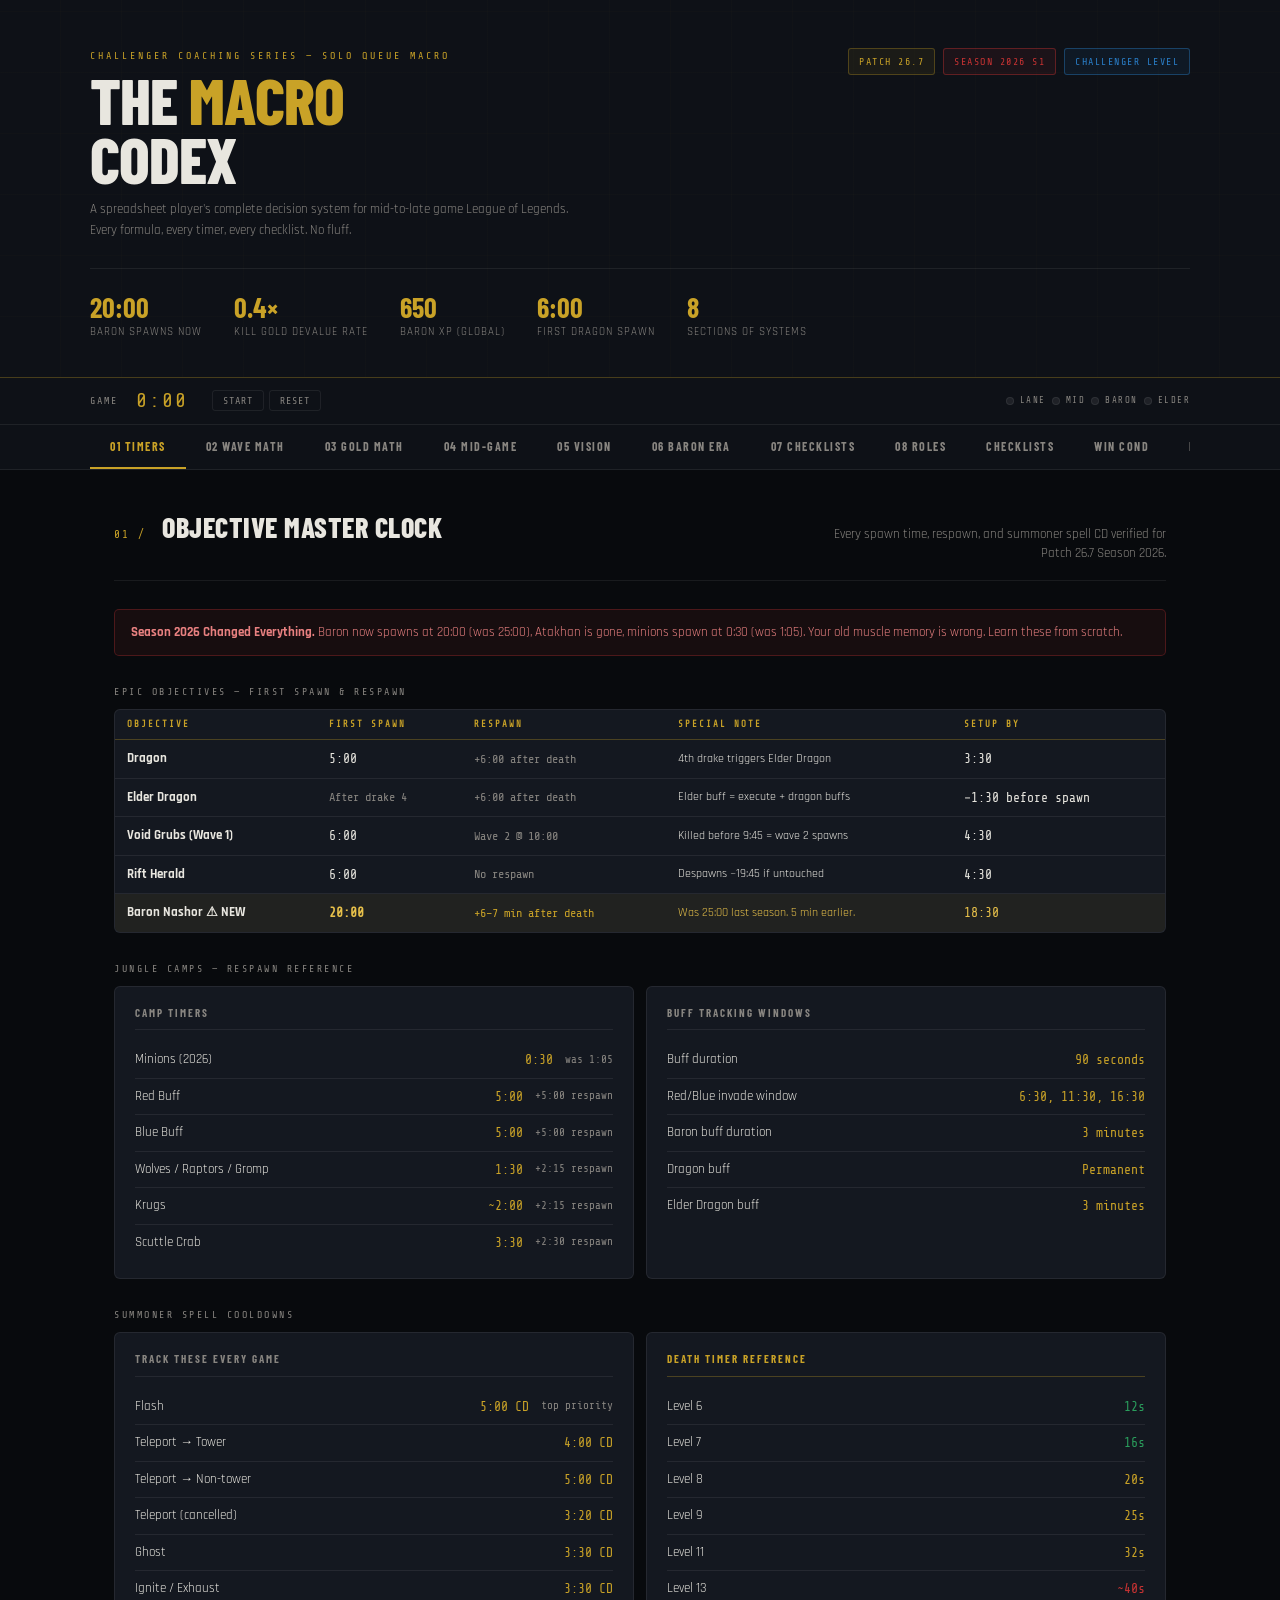
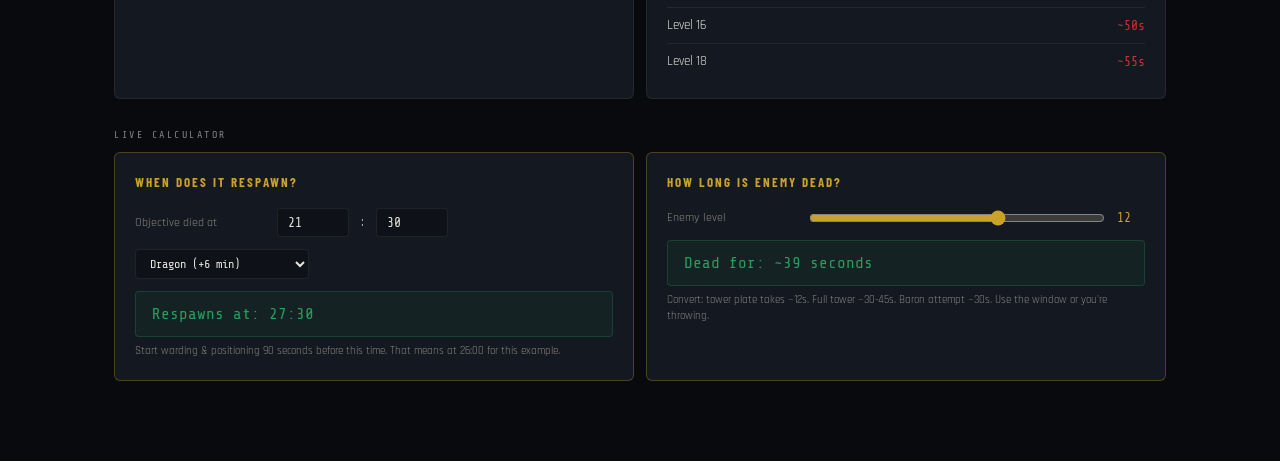
==== index.html @ 19264fd6 "Challenger Macro Codex v2 — interactive checklists, game timer, win condition builder, notes, localS" ====
<!DOCTYPE html>
<html lang="en">
<head>
<meta charset="UTF-8">
<meta name="viewport" content="width=device-width, initial-scale=1.0">
<title>Challenger Macro Codex — Patch 26.7</title>
<link rel="preconnect" href="https://fonts.googleapis.com">
<link href="https://fonts.googleapis.com/css2?family=Rajdhani:wght@400;500;600;700&family=Share+Tech+Mono&family=Barlow+Condensed:wght@400;600;700;800&display=swap" rel="stylesheet">
<style>
:root {
  --gold: #c9a227;
  --gold-light: #e8c14a;
  --gold-dim: #7a6115;
  --gold-bg: rgba(201,162,39,0.07);
  --red: #c93333;
  --red-bg: rgba(201,51,51,0.08);
  --green: #2a9d5c;
  --green-bg: rgba(42,157,92,0.08);
  --blue: #2a7fc9;
  --blue-bg: rgba(42,127,201,0.08);
  --bg: #080a0d;
  --bg2: #0e1117;
  --bg3: #141820;
  --border: rgba(255,255,255,0.07);
  --border-gold: rgba(201,162,39,0.3);
  --text: #e8e6df;
  --text-dim: #888580;
  --text-faint: #444240;
  --mono: 'Share Tech Mono', monospace;
  --head: 'Rajdhani', sans-serif;
  --display: 'Barlow Condensed', sans-serif;
}

* { box-sizing: border-box; margin: 0; padding: 0; }

html { scroll-behavior: smooth; }

body {
  background: var(--bg);
  color: var(--text);
  font-family: var(--head);
  font-size: 14px;
  line-height: 1.5;
  min-height: 100vh;
}

/* ═══ HEADER ═══ */
.header {
  position: relative;
  padding: 48px 40px 36px;
  border-bottom: 1px solid var(--border-gold);
  overflow: hidden;
  background: var(--bg2);
}

.header::before {
  content: '';
  position: absolute;
  top: 0; left: 0; right: 0; bottom: 0;
  background: 
    repeating-linear-gradient(
      90deg,
      transparent,
      transparent 60px,
      rgba(201,162,39,0.015) 60px,
      rgba(201,162,39,0.015) 61px
    ),
    repeating-linear-gradient(
      0deg,
      transparent,
      transparent 60px,
      rgba(201,162,39,0.015) 60px,
      rgba(201,162,39,0.015) 61px
    );
  pointer-events: none;
}

.header-inner { position: relative; max-width: 1100px; margin: 0 auto; }

.header-top { display: flex; align-items: flex-start; justify-content: space-between; flex-wrap: wrap; gap: 16px; }

.header-eyebrow {
  font-family: var(--mono);
  font-size: 10px;
  letter-spacing: 3px;
  color: var(--gold);
  text-transform: uppercase;
  margin-bottom: 8px;
}

.header-title {
  font-family: var(--display);
  font-size: clamp(36px, 6vw, 64px);
  font-weight: 800;
  line-height: 0.92;
  letter-spacing: -1px;
  color: var(--text);
  text-transform: uppercase;
}

.header-title span { color: var(--gold); }

.header-subtitle {
  font-size: 13px;
  color: var(--text-dim);
  margin-top: 10px;
  max-width: 500px;
  line-height: 1.6;
}

.badge-cluster { display: flex; gap: 8px; flex-wrap: wrap; align-items: flex-start; }

.badge {
  font-family: var(--mono);
  font-size: 10px;
  letter-spacing: 1.5px;
  padding: 5px 10px;
  border-radius: 3px;
  text-transform: uppercase;
}

.badge-gold { background: var(--gold-bg); border: 1px solid var(--border-gold); color: var(--gold); }
.badge-red { background: var(--red-bg); border: 1px solid rgba(201,51,51,0.4); color: var(--red); }
.badge-blue { background: var(--blue-bg); border: 1px solid rgba(42,127,201,0.4); color: var(--blue); }

.header-stat-row {
  display: flex; gap: 32px; margin-top: 28px; padding-top: 24px;
  border-top: 1px solid var(--border);
  flex-wrap: wrap;
}

.hstat { }
.hstat-num { font-family: var(--display); font-size: 28px; font-weight: 700; color: var(--gold); line-height: 1; }
.hstat-lbl { font-size: 11px; color: var(--text-dim); letter-spacing: 1px; text-transform: uppercase; margin-top: 3px; }

/* ═══ NAV ═══ */
.nav-bar {
  position: sticky;
  top: 0;
  z-index: 100;
  background: var(--bg2);
  border-bottom: 1px solid var(--border);
  backdrop-filter: blur(8px);
}

.nav-inner {
  max-width: 1100px;
  margin: 0 auto;
  display: flex;
  gap: 0;
  overflow-x: auto;
  scrollbar-width: none;
}
.nav-inner::-webkit-scrollbar { display: none; }

.nav-btn {
  font-family: var(--display);
  font-size: 12px;
  font-weight: 700;
  letter-spacing: 1.5px;
  text-transform: uppercase;
  padding: 14px 20px;
  border: none;
  border-bottom: 2px solid transparent;
  background: transparent;
  color: var(--text-dim);
  cursor: pointer;
  white-space: nowrap;
  transition: color 0.15s, border-color 0.15s;
}

.nav-btn:hover { color: var(--text); border-bottom-color: rgba(201,162,39,0.4); }
.nav-btn.active { color: var(--gold); border-bottom-color: var(--gold); }

/* ═══ LAYOUT ═══ */
.main { max-width: 1100px; margin: 0 auto; padding: 0 24px 80px; }

.section { display: none; padding-top: 36px; }
.section.active { display: block; }

.section-head {
  display: flex;
  align-items: baseline;
  gap: 16px;
  margin-bottom: 28px;
  padding-bottom: 16px;
  border-bottom: 1px solid var(--border);
}

.section-num {
  font-family: var(--mono);
  font-size: 11px;
  color: var(--gold);
  letter-spacing: 2px;
}

.section-title {
  font-family: var(--display);
  font-size: 28px;
  font-weight: 800;
  text-transform: uppercase;
  letter-spacing: 0.5px;
}

.section-desc {
  font-size: 13px;
  color: var(--text-dim);
  margin-left: auto;
  max-width: 340px;
  text-align: right;
  line-height: 1.5;
}

/* ═══ LABEL ═══ */
.label {
  font-family: var(--mono);
  font-size: 10px;
  letter-spacing: 2.5px;
  color: var(--text-dim);
  text-transform: uppercase;
  margin-bottom: 10px;
  margin-top: 28px;
}
.label:first-child { margin-top: 0; }

/* ═══ GRID SYSTEMS ═══ */
.g2 { display: grid; grid-template-columns: 1fr 1fr; gap: 12px; }
.g3 { display: grid; grid-template-columns: 1fr 1fr 1fr; gap: 12px; }
.g4 { display: grid; grid-template-columns: repeat(4, 1fr); gap: 12px; }

@media (max-width: 700px) {
  .g2, .g3, .g4 { grid-template-columns: 1fr; }
  .header { padding: 32px 20px 24px; }
  .main { padding: 0 16px 60px; }
  .section-desc { display: none; }
}

/* ═══ CARD ═══ */
.card {
  background: var(--bg3);
  border: 1px solid var(--border);
  border-radius: 6px;
  padding: 18px 20px;
}

.card-gold { border-color: var(--border-gold); }
.card-red { border-color: rgba(201,51,51,0.3); }
.card-green { border-color: rgba(42,157,92,0.3); }
.card-blue { border-color: rgba(42,127,201,0.3); }

.card-title {
  font-family: var(--display);
  font-size: 11px;
  font-weight: 700;
  letter-spacing: 2px;
  text-transform: uppercase;
  color: var(--text-dim);
  margin-bottom: 12px;
  padding-bottom: 8px;
  border-bottom: 1px solid var(--border);
}
.card-title.gold { color: var(--gold); border-color: var(--border-gold); }
.card-title.red { color: var(--red); border-color: rgba(201,51,51,0.3); }
.card-title.green { color: var(--green); border-color: rgba(42,157,92,0.3); }

/* ═══ TABLE ═══ */
.data-table {
  width: 100%;
  border-collapse: collapse;
  font-size: 13px;
}
.data-table thead tr {
  border-bottom: 1px solid var(--border-gold);
}
.data-table th {
  font-family: var(--mono);
  font-size: 9px;
  letter-spacing: 2px;
  text-transform: uppercase;
  color: var(--gold);
  padding: 8px 12px;
  text-align: left;
  white-space: nowrap;
}
.data-table td {
  padding: 9px 12px;
  border-bottom: 1px solid var(--border);
  color: var(--text);
  vertical-align: middle;
}
.data-table tr:last-child td { border-bottom: none; }
.data-table tr:hover td { background: rgba(255,255,255,0.02); }
.td-mono { font-family: var(--mono); font-size: 12px; }
.td-gold { color: var(--gold); font-family: var(--mono); }
.td-red { color: var(--red); }
.td-green { color: var(--green); }
.td-dim { color: var(--text-dim); font-size: 12px; }
.td-highlight { background: var(--gold-bg); }

/* ═══ FORMULA ═══ */
.formula {
  background: var(--bg2);
  border: 1px solid var(--border);
  border-left: 3px solid var(--gold);
  border-radius: 0 6px 6px 0;
  padding: 14px 18px;
  margin: 10px 0;
  font-family: var(--mono);
  font-size: 12px;
  line-height: 1.8;
  color: var(--text);
}
.formula .f-label {
  font-size: 9px;
  letter-spacing: 2px;
  color: var(--gold);
  text-transform: uppercase;
  display: block;
  margin-bottom: 6px;
}
.formula .f-result { color: var(--green); }
.formula .f-warn { color: var(--red); }
.formula .f-note { color: var(--text-dim); font-size: 11px; }

.formula-red {
  border-left-color: var(--red);
  border-color: rgba(201,51,51,0.3) rgba(201,51,51,0.3) rgba(201,51,51,0.3) var(--red);
}

.formula-green {
  border-left-color: var(--green);
  border-color: rgba(42,157,92,0.3) rgba(42,157,92,0.3) rgba(42,157,92,0.3) var(--green);
}

/* ═══ CHECKLIST ═══ */
.checklist { list-style: none; }
.check-item {
  display: flex;
  gap: 12px;
  align-items: flex-start;
  padding: 10px 0;
  border-bottom: 1px solid var(--border);
}
.check-item:last-child { border-bottom: none; }

.check-num {
  font-family: var(--mono);
  font-size: 11px;
  color: var(--gold);
  min-width: 22px;
  margin-top: 1px;
  flex-shrink: 0;
}
.check-num.red { color: var(--red); }
.check-num.green { color: var(--green); }

.check-body { flex: 1; }
.check-main { font-size: 14px; color: var(--text); font-weight: 500; line-height: 1.4; }
.check-sub {
  font-family: var(--mono);
  font-size: 11px;
  color: var(--text-dim);
  margin-top: 4px;
  line-height: 1.5;
  display: block;
}

/* ═══ CALLOUT ═══ */
.callout {
  padding: 12px 16px;
  border-radius: 5px;
  font-size: 13px;
  line-height: 1.6;
  margin: 12px 0;
}
.callout-gold { background: var(--gold-bg); border: 1px solid var(--border-gold); color: var(--gold-light); }
.callout-red { background: var(--red-bg); border: 1px solid rgba(201,51,51,0.3); color: #e88080; }
.callout-green { background: var(--green-bg); border: 1px solid rgba(42,157,92,0.3); color: #6ec99a; }
.callout-blue { background: var(--blue-bg); border: 1px solid rgba(42,127,201,0.3); color: #80b8e8; }

.callout strong { font-weight: 700; }

/* ═══ DECISION TREE ═══ */
.decision { margin: 8px 0; }
.d-question {
  background: var(--blue-bg);
  border: 1px solid rgba(42,127,201,0.35);
  border-radius: 5px;
  padding: 10px 14px;
  font-size: 13px;
  color: var(--text);
}
.d-q-label { font-family: var(--mono); font-size: 9px; letter-spacing: 2px; color: var(--blue); margin-bottom: 3px; }
.d-branches { display: grid; grid-template-columns: 1fr 1fr; gap: 8px; margin-top: 8px; }
.d-yes, .d-no {
  border-radius: 5px; padding: 10px 14px; font-size: 13px; color: var(--text);
}
.d-yes { background: var(--green-bg); border: 1px solid rgba(42,157,92,0.35); }
.d-no { background: var(--red-bg); border: 1px solid rgba(201,51,51,0.35); }
.d-yn-label { font-family: var(--mono); font-size: 9px; letter-spacing: 2px; margin-bottom: 3px; }
.d-yes .d-yn-label { color: var(--green); }
.d-no .d-yn-label { color: var(--red); }

/* ═══ WAVE STATE CARDS ═══ */
.wave-grid { display: grid; grid-template-columns: repeat(4,1fr); gap: 10px; }
@media (max-width: 700px) { .wave-grid { grid-template-columns: 1fr 1fr; } }

.wave-card {
  background: var(--bg3);
  border: 1px solid var(--border);
  border-radius: 6px;
  padding: 16px;
  position: relative;
  overflow: hidden;
}
.wave-card::before {
  content: '';
  position: absolute;
  top: 0; left: 0; right: 0;
  height: 3px;
}
.wc-freeze::before { background: #5ba8e8; }
.wc-slow::before { background: var(--gold); }
.wc-crash::before { background: var(--red); }
.wc-bounce::before { background: var(--green); }

.wc-name {
  font-family: var(--display);
  font-size: 16px;
  font-weight: 800;
  text-transform: uppercase;
  letter-spacing: 1px;
  margin-bottom: 6px;
}
.wc-freeze .wc-name { color: #5ba8e8; }
.wc-slow .wc-name { color: var(--gold); }
.wc-crash .wc-name { color: var(--red); }
.wc-bounce .wc-name { color: var(--green); }

.wc-desc { font-size: 12px; color: var(--text-dim); line-height: 1.55; margin-bottom: 10px; }
.wc-use { font-family: var(--mono); font-size: 10px; color: var(--text-faint); line-height: 1.5; border-top: 1px solid var(--border); padding-top: 8px; margin-top: 4px; }

/* ═══ STAT CARDS ═══ */
.stat-row { display: grid; grid-template-columns: repeat(auto-fit, minmax(140px, 1fr)); gap: 10px; }

.stat-card {
  background: var(--bg3);
  border: 1px solid var(--border);
  border-radius: 6px;
  padding: 14px 16px;
  text-align: center;
}
.stat-num {
  font-family: var(--display);
  font-size: 32px;
  font-weight: 800;
  color: var(--gold);
  line-height: 1;
}
.stat-num.red { color: var(--red); }
.stat-num.green { color: var(--green); }
.stat-lbl { font-size: 11px; color: var(--text-dim); margin-top: 4px; line-height: 1.4; }

/* ═══ INTERACTIVE CALCULATOR ═══ */
.calc-card {
  background: var(--bg3);
  border: 1px solid var(--border-gold);
  border-radius: 6px;
  padding: 20px;
}
.calc-title {
  font-family: var(--display);
  font-size: 13px;
  font-weight: 700;
  letter-spacing: 2px;
  text-transform: uppercase;
  color: var(--gold);
  margin-bottom: 16px;
}
.calc-row {
  display: flex;
  align-items: center;
  gap: 12px;
  margin-bottom: 12px;
  flex-wrap: wrap;
}
.calc-lbl {
  font-size: 12px;
  color: var(--text-dim);
  min-width: 130px;
}
.calc-row input[type=number] {
  width: 72px;
  background: var(--bg2);
  border: 1px solid var(--border);
  border-radius: 4px;
  padding: 6px 10px;
  color: var(--text);
  font-family: var(--mono);
  font-size: 13px;
  outline: none;
}
.calc-row input[type=number]:focus { border-color: var(--gold-dim); }
.calc-row input[type=range] {
  flex: 1;
  min-width: 120px;
  accent-color: var(--gold);
}
.calc-row select {
  background: var(--bg2);
  border: 1px solid var(--border);
  border-radius: 4px;
  padding: 6px 10px;
  color: var(--text);
  font-family: var(--mono);
  font-size: 12px;
  outline: none;
}
.calc-result {
  font-family: var(--mono);
  font-size: 16px;
  color: var(--green);
  background: rgba(42,157,92,0.08);
  border: 1px solid rgba(42,157,92,0.25);
  border-radius: 4px;
  padding: 10px 16px;
  margin-top: 8px;
}
.calc-result span { color: var(--text-dim); font-size: 11px; margin-left: 8px; }
.calc-hint { font-size: 11px; color: var(--text-dim); margin-top: 6px; line-height: 1.5; }
.range-val { font-family: var(--mono); font-size: 13px; min-width: 28px; color: var(--gold); }

/* ═══ ROLE TABS ═══ */
.role-tabs { display: flex; gap: 6px; margin-bottom: 20px; flex-wrap: wrap; }
.role-tab {
  font-family: var(--display);
  font-size: 12px;
  font-weight: 700;
  letter-spacing: 1.5px;
  text-transform: uppercase;
  padding: 8px 16px;
  border: 1px solid var(--border);
  border-radius: 4px;
  background: transparent;
  color: var(--text-dim);
  cursor: pointer;
  transition: all 0.15s;
}
.role-tab:hover { color: var(--text); border-color: rgba(255,255,255,0.2); }
.role-tab.active { background: var(--gold-bg); color: var(--gold); border-color: var(--border-gold); }

.role-panel { display: none; }
.role-panel.active { display: block; }

/* ═══ TIMER ROW ═══ */
.timer-row {
  display: flex;
  justify-content: space-between;
  align-items: center;
  padding: 8px 0;
  border-bottom: 1px solid var(--border);
  gap: 12px;
}
.timer-row:last-child { border-bottom: none; }
.tr-name { font-size: 13px; color: var(--text); flex: 1; }
.tr-spawn { font-family: var(--mono); font-size: 13px; color: var(--gold); white-space: nowrap; }
.tr-resp { font-family: var(--mono); font-size: 11px; color: var(--text-dim); white-space: nowrap; }
.timer-row.highlight { background: var(--gold-bg); border-radius: 4px; padding: 8px 10px; margin: 0 -10px; }
.timer-row.highlight .tr-name { color: var(--gold-light); font-weight: 600; }

/* ═══ PRIORITY ORDER ═══ */
.priority-list { display: flex; flex-direction: column; gap: 8px; }

.priority-item {
  display: flex;
  align-items: flex-start;
  gap: 14px;
  background: var(--bg3);
  border: 1px solid var(--border);
  border-radius: 6px;
  padding: 14px 16px;
  position: relative;
}
.priority-item::before {
  content: '';
  position: absolute;
  left: 0; top: 0; bottom: 0;
  width: 3px;
  background: var(--gold);
  border-radius: 6px 0 0 6px;
}

.p-num {
  font-family: var(--display);
  font-size: 28px;
  font-weight: 800;
  color: var(--gold);
  line-height: 1;
  min-width: 32px;
  opacity: 0.5;
}
.p-body { flex: 1; }
.p-main { font-size: 14px; font-weight: 600; color: var(--text); margin-bottom: 4px; }
.p-sub { font-family: var(--mono); font-size: 11px; color: var(--text-dim); line-height: 1.5; }

/* ═══ PHASE BLOCKS ═══ */
.phase-block {
  border: 1px solid var(--border);
  border-radius: 8px;
  overflow: hidden;
  margin: 12px 0;
}

.phase-header {
  background: var(--bg2);
  padding: 10px 16px;
  display: flex;
  align-items: center;
  gap: 12px;
  border-bottom: 1px solid var(--border);
}

.phase-tag {
  font-family: var(--mono);
  font-size: 9px;
  letter-spacing: 2px;
  color: var(--gold);
  background: var(--gold-bg);
  border: 1px solid var(--border-gold);
  padding: 3px 8px;
  border-radius: 3px;
}

.phase-name {
  font-family: var(--display);
  font-size: 15px;
  font-weight: 700;
  letter-spacing: 1px;
  text-transform: uppercase;
}

.phase-body { padding: 14px 16px; }

/* ═══ MAP PATTERN ═══ */
.map-pattern {
  display: grid;
  grid-template-columns: 1fr 1fr;
  gap: 12px;
  margin: 10px 0;
}
@media (max-width: 600px) { .map-pattern { grid-template-columns: 1fr; } }

.mp-card {
  background: var(--bg2);
  border: 1px solid var(--border);
  border-radius: 6px;
  padding: 16px;
}
.mp-name {
  font-family: var(--display);
  font-size: 18px;
  font-weight: 800;
  text-transform: uppercase;
  letter-spacing: 1px;
  color: var(--gold);
  margin-bottom: 6px;
}
.mp-desc { font-size: 12px; color: var(--text-dim); line-height: 1.6; margin-bottom: 10px; }
.mp-use { font-size: 12px; color: var(--text); border-top: 1px solid var(--border); padding-top: 8px; }
.mp-math { font-family: var(--mono); font-size: 11px; color: var(--green); margin-top: 6px; }

/* ═══ VISION ZONE ═══ */
.vision-grid { display: grid; grid-template-columns: 1fr 1fr; gap: 12px; }
@media (max-width: 600px) { .vision-grid { grid-template-columns: 1fr; } }

/* ═══ BARON PLAYBOOK ═══ */
.baron-steps { display: flex; flex-direction: column; gap: 0; }
.baron-step {
  display: flex;
  gap: 16px;
  align-items: flex-start;
  padding: 14px 0;
  border-bottom: 1px solid var(--border);
}
.baron-step:last-child { border-bottom: none; }
.bs-icon {
  width: 36px; height: 36px;
  background: var(--gold-bg);
  border: 1px solid var(--border-gold);
  border-radius: 50%;
  display: flex;
  align-items: center;
  justify-content: center;
  font-family: var(--display);
  font-size: 16px;
  font-weight: 800;
  color: var(--gold);
  flex-shrink: 0;
}
.bs-body { flex: 1; }
.bs-title { font-size: 14px; font-weight: 600; color: var(--text); margin-bottom: 4px; }
.bs-desc { font-size: 12px; color: var(--text-dim); line-height: 1.55; }
.bs-math { font-family: var(--mono); font-size: 11px; color: var(--green); margin-top: 4px; }

/* ═══ DIVIDER ═══ */
.divider { border: none; border-top: 1px solid var(--border); margin: 24px 0; }

/* ═══ FULLWIDTH TABLE WRAPPER ═══ */
.table-wrap {
  background: var(--bg3);
  border: 1px solid var(--border);
  border-radius: 6px;
  overflow-x: auto;
}

/* ═══ WIN CONDITION BOX ═══ */
.wc-box {
  background: var(--bg3);
  border: 1px solid var(--border-gold);
  border-radius: 6px;
  padding: 16px 20px;
  margin: 10px 0;
}
.wc-box-title {
  font-family: var(--mono);
  font-size: 10px;
  letter-spacing: 2px;
  color: var(--gold);
  margin-bottom: 10px;
}
.wc-list { display: flex; flex-direction: column; gap: 6px; }
.wc-item {
  display: flex; gap: 10px; align-items: flex-start;
  font-size: 13px; color: var(--text);
}
.wc-dot { color: var(--gold); font-size: 16px; line-height: 1.2; flex-shrink: 0; }

/* ═══ PRINT ═══ */
@media print {
  body { background: white; color: black; }
  .nav-bar { display: none; }
  .section { display: block !important; page-break-before: always; }
  .header { background: white; border-bottom: 2px solid black; }
  .card, .formula, .wave-card { border: 1px solid #ccc; }
  .calc-card { display: none; }
  * { color-scheme: light; }
  .text { color: black !important; }
}

/* ═══ FOOTER ═══ */
.footer {
  border-top: 1px solid var(--border);
  padding: 24px 40px;
  display: flex;
  justify-content: space-between;
  align-items: center;
  background: var(--bg2);
  font-family: var(--mono);
  font-size: 10px;
  color: var(--text-faint);
  letter-spacing: 1px;
}

/* INTERACTIVE CHECKLIST STYLES */
.ic-item{display:flex;gap:12px;align-items:flex-start;padding:10px 12px;border-radius:5px;border:1px solid transparent;margin-bottom:4px;cursor:pointer;transition:all .15s;list-style:none}
.ic-item:hover{background:rgba(255,255,255,.02);border-color:rgba(255,255,255,.07)}
.ic-item.checked{background:rgba(42,157,92,.05);border-color:rgba(42,157,92,.18)}
.ic-item.checked .ic-main{color:#888580;text-decoration:line-through;text-decoration-color:rgba(42,157,92,.4)}
.ic-checkbox{width:18px;height:18px;border:1.5px solid #2a2927;border-radius:4px;flex-shrink:0;margin-top:2px;display:flex;align-items:center;justify-content:center;transition:all .2s}
.ic-item.checked .ic-checkbox{background:#2a9d5c;border-color:#2a9d5c}
.ic-item.checked .ic-checkbox::after{content:'\2713';color:#fff;font-size:11px;font-weight:700;line-height:1}
.ic-item:hover .ic-checkbox{border-color:#7a6115}
.ic-body{flex:1}.ic-main{font-size:14px;color:#e8e6df;font-weight:500;line-height:1.35}.ic-sub{font-family:'Share Tech Mono',monospace;font-size:11px;color:#888580;margin-top:4px;line-height:1.5;display:block}
.ic-num{font-family:'Share Tech Mono',monospace;font-size:11px;color:#c9a227;min-width:22px;margin-top:2px;flex-shrink:0}
.pi-item{display:flex;align-items:flex-start;gap:13px;background:#141820;border:1px solid rgba(255,255,255,.07);border-radius:6px;padding:12px 14px;position:relative;cursor:pointer;transition:all .15s;margin-bottom:6px}
.pi-item::before{content:'';position:absolute;left:0;top:0;bottom:0;width:3px;background:#c9a227;border-radius:6px 0 0 6px}
.pi-item.checked{opacity:.5;background:rgba(42,157,92,.03);border-color:rgba(42,157,92,.2)}
.pi-item.checked::before{background:#2a9d5c}
.pi-item.checked .pi-main{text-decoration:line-through;text-decoration-color:rgba(42,157,92,.5);color:#888580}
.pi-num{font-family:'Barlow Condensed',sans-serif;font-size:26px;font-weight:800;color:#c9a227;line-height:1;min-width:28px;opacity:.4}
.pi-main{font-size:14px;font-weight:600;color:#e8e6df;margin-bottom:3px}
.pi-sub{font-family:'Share Tech Mono',monospace;font-size:11px;color:#888580;line-height:1.5}
.pi-cb{width:19px;height:19px;border:1.5px solid #2a2927;border-radius:4px;flex-shrink:0;margin-top:3px;display:flex;align-items:center;justify-content:center;transition:all .2s}
.pi-item.checked .pi-cb{background:#2a9d5c;border-color:#2a9d5c}
.pi-item.checked .pi-cb::after{content:'\2713';color:#fff;font-size:12px;font-weight:700}
.sp-bar{height:3px;background:rgba(255,255,255,.07);border-radius:2px;overflow:hidden;margin:4px 0 12px}
.sp-fill{height:100%;background:linear-gradient(90deg,#7a6115,#c9a227);border-radius:2px;transition:width .4s ease;width:0%}
.sp-fill.done{background:linear-gradient(90deg,#1a6b3a,#2a9d5c)}
.sp-header{display:flex;justify-content:space-between;margin-bottom:4px}
.sp-label{font-family:'Share Tech Mono',monospace;font-size:10px;letter-spacing:2px;color:#888580;text-transform:uppercase}
.sp-count{font-family:'Share Tech Mono',monospace;font-size:11px;color:#c9a227}
.cl-head{display:flex;align-items:center;justify-content:space-between;margin-bottom:12px}
.cl-title{font-family:'Barlow Condensed',sans-serif;font-size:14px;font-weight:700;letter-spacing:1px;text-transform:uppercase;color:#e8e6df}
.cl-btns{display:flex;gap:6px}
.cl-btn{font-family:'Share Tech Mono',monospace;font-size:10px;letter-spacing:1px;padding:4px 9px;border:1px solid rgba(255,255,255,.07);border-radius:3px;background:transparent;color:#888580;cursor:pointer;transition:all .15s}
.cl-btn:hover{border-color:#7a6115;color:#c9a227}
.cl-btn.rst{border-color:rgba(201,51,51,.3);color:#c93333}
.tbar{background:#0e1117;border-bottom:1px solid rgba(255,255,255,.07);padding:8px 40px}
.tbar-inner{max-width:1100px;margin:0 auto;display:flex;align-items:center;gap:18px;flex-wrap:wrap}
.clk-label{font-family:'Share Tech Mono',monospace;font-size:10px;letter-spacing:2px;color:#888580;text-transform:uppercase}
.clk-display{font-family:'Share Tech Mono',monospace;font-size:20px;color:#c9a227;letter-spacing:2px;min-width:58px}
.clk-btns{display:flex;gap:5px}
.clk-btn{font-family:'Share Tech Mono',monospace;font-size:10px;letter-spacing:1px;padding:4px 10px;border:1px solid rgba(255,255,255,.07);border-radius:3px;background:transparent;color:#888580;cursor:pointer;transition:all .15s}
.clk-btn:hover{border-color:#7a6115;color:#c9a227}.clk-btn.on{background:rgba(42,157,92,.08);border-color:rgba(42,157,92,.4);color:#2a9d5c}
.phase-wrap{display:flex;gap:6px;align-items:center;margin-left:auto;flex-wrap:wrap}
.ph-dot{width:8px;height:8px;border-radius:50%;background:rgba(255,255,255,.07);border:1px solid rgba(255,255,255,.07);transition:all .3s}
.ph-dot.ac{background:#c9a227;border-color:#c9a227}.ph-dot.dn{background:#2a9d5c;border-color:#2a9d5c}
.ph-lbl{font-family:'Share Tech Mono',monospace;font-size:9px;letter-spacing:1.5px;color:#888580;text-transform:uppercase}
.wc-select-box{background:#141820;border:1px solid rgba(201,162,39,.3);border-radius:6px;padding:16px 18px;margin:12px 0}
.wcs-title{font-family:'Share Tech Mono',monospace;font-size:10px;letter-spacing:2px;color:#c9a227;margin-bottom:12px}
.wc-opts{display:grid;grid-template-columns:repeat(auto-fit,minmax(170px,1fr));gap:8px;margin-bottom:12px}
.wco{border:1px solid rgba(255,255,255,.07);border-radius:5px;padding:12px;cursor:pointer;transition:all .15s}
.wco:hover{border-color:rgba(201,162,39,.4)}.wco.sel{border-color:#c9a227;background:rgba(201,162,39,.07)}
.wco-name{font-family:'Barlow Condensed',sans-serif;font-size:14px;font-weight:700;color:#c9a227;margin-bottom:3px}
.wco-when{font-size:11px;color:#888580;margin-bottom:4px}
.wco-deny{font-family:'Share Tech Mono',monospace;font-size:10px;color:#c93333}
.wc-output{background:#0e1117;border:1px solid rgba(255,255,255,.07);border-radius:5px;padding:12px 14px;min-height:50px;font-size:13px;color:#888580;line-height:1.6}
.wc-output.active{border-color:rgba(201,162,39,.3);color:#e8e6df}
.notes-textarea{width:100%;background:#0e1117;border:1px solid rgba(255,255,255,.07);border-radius:6px;padding:13px;color:#e8e6df;font-family:'Share Tech Mono',monospace;font-size:12px;line-height:1.7;resize:vertical;min-height:130px;outline:none;transition:border-color .15s}
.notes-textarea:focus{border-color:#7a6115}.notes-textarea::placeholder{color:#2a2927}
.note-row{display:flex;align-items:center;gap:10px;margin-top:7px}
.note-save-btn{font-family:'Share Tech Mono',monospace;font-size:10px;letter-spacing:1px;padding:5px 12px;border:1px solid rgba(201,162,39,.3);border-radius:3px;background:rgba(201,162,39,.07);color:#c9a227;cursor:pointer}
.note-saved{font-family:'Share Tech Mono',monospace;font-size:10px;color:#2a9d5c;opacity:0;transition:opacity .3s}.note-saved.show{opacity:1}
.reset-all-bar{background:#0e1117;border:1px solid rgba(255,255,255,.07);border-radius:6px;padding:12px 16px;display:flex;align-items:center;gap:14px;flex-wrap:wrap;margin:20px 0 0}
.rab-label{font-family:'Share Tech Mono',monospace;font-size:10px;letter-spacing:2px;color:#888580;text-transform:uppercase;flex:1}
.rab-btn{font-family:'Share Tech Mono',monospace;font-size:10px;letter-spacing:1px;padding:6px 14px;border-radius:3px;cursor:pointer;border:1px solid rgba(42,157,92,.4);background:rgba(42,157,92,.08);color:#2a9d5c}
.rab-btn:hover{background:rgba(42,157,92,.16)}
.prog-bar-nav{position:absolute;top:8px;right:5px;width:6px;height:6px;border-radius:50%;background:#2a9d5c;display:none}
.prog-bar-nav.show{display:block}
</style>
</head>
<body>

<!-- ═══════════════════════ HEADER ═══════════════════════ -->
<header class="header">
  <div class="header-inner">
    <div class="header-top">
      <div>
        <div class="header-eyebrow">Challenger Coaching Series — Solo Queue Macro</div>
        <h1 class="header-title">The <span>Macro</span><br>Codex</h1>
        <p class="header-subtitle">A spreadsheet player's complete decision system for mid-to-late game League of Legends. Every formula, every timer, every checklist. No fluff.</p>
      </div>
      <div class="badge-cluster">
        <span class="badge badge-gold">Patch 26.7</span>
        <span class="badge badge-red">Season 2026 S1</span>
        <span class="badge badge-blue">Challenger Level</span>
      </div>
    </div>
    <div class="header-stat-row">
      <div class="hstat"><div class="hstat-num">20:00</div><div class="hstat-lbl">Baron Spawns Now</div></div>
      <div class="hstat"><div class="hstat-num">0.4×</div><div class="hstat-lbl">Kill Gold Devalue Rate</div></div>
      <div class="hstat"><div class="hstat-num">650</div><div class="hstat-lbl">Baron XP (Global)</div></div>
      <div class="hstat"><div class="hstat-num">6:00</div><div class="hstat-lbl">First Dragon Spawn</div></div>
      <div class="hstat"><div class="hstat-num">8</div><div class="hstat-lbl">Sections of Systems</div></div>
    </div>
  </div>
</header>

<!-- ═══════════════════════ NAV ═══════════════════════ -->

<div class="tbar">
  <div class="tbar-inner">
    <span class="clk-label">Game</span>
    <span class="clk-display" id="clkdisp">0:00</span>
    <div class="clk-btns">
      <button class="clk-btn" id="clkbtn" onclick="startClock()">START</button>
      <button class="clk-btn" onclick="resetClock()">RESET</button>
    </div>
    <div class="phase-wrap">
      <div class="ph-dot" id="ph0"></div><span class="ph-lbl">Lane</span>
      <div class="ph-dot" id="ph1"></div><span class="ph-lbl">Mid</span>
      <div class="ph-dot" id="ph2"></div><span class="ph-lbl">Baron</span>
      <div class="ph-dot" id="ph3"></div><span class="ph-lbl">Elder</span>
    </div>
  </div>
</div>
<nav class="nav-bar">
  <div class="nav-inner">
    <button class="nav-btn active" onclick="showSection('timers',this)">01 Timers</button>
    <button class="nav-btn" onclick="showSection('waves',this)">02 Wave Math</button>
    <button class="nav-btn" onclick="showSection('gold',this)">03 Gold Math</button>
    <button class="nav-btn" onclick="showSection('mid',this)">04 Mid-Game</button>
    <button class="nav-btn" onclick="showSection('vision',this)">05 Vision</button>
    <button class="nav-btn" onclick="showSection('baron',this)">06 Baron Era</button>
    <button class="nav-btn" onclick="showSection('checklists',this)">07 Checklists</button>
    <button class="nav-btn" onclick="showSection('roles',this)">08 Roles</button>
      <button class="nav-btn" onclick="showSection('interact',this)">Checklists</button>
    <button class="nav-btn" onclick="showSection('wincond',this)">Win Cond</button>
    <button class="nav-btn" onclick="showSection('notes',this)">Notes</button>
  </div>
</nav>

<main class="main">

<!-- ═══════════════════════ 01 TIMERS ═══════════════════════ -->
<section id="sec-timers" class="section active">
  <div class="section-head">
    <span class="section-num">01 /</span>
    <h2 class="section-title">Objective Master Clock</h2>
    <p class="section-desc">Every spawn time, respawn, and summoner spell CD verified for Patch 26.7 Season 2026.</p>
  </div>

  <div class="callout callout-red">
    <strong>Season 2026 Changed Everything.</strong> Baron now spawns at 20:00 (was 25:00), Atakhan is gone, minions spawn at 0:30 (was 1:05). Your old muscle memory is wrong. Learn these from scratch.
  </div>

  <div class="label">Epic Objectives — First Spawn & Respawn</div>
  <div class="table-wrap">
    <table class="data-table">
      <thead>
        <tr>
          <th>Objective</th>
          <th>First Spawn</th>
          <th>Respawn</th>
          <th>Special Note</th>
          <th>Setup By</th>
        </tr>
      </thead>
      <tbody>
        <tr>
          <td><strong>Dragon</strong></td>
          <td class="td-gold">5:00</td>
          <td class="td-mono" style="color:var(--text-dim);">+6:00 after death</td>
          <td class="td-dim">4th drake triggers Elder Dragon</td>
          <td class="td-gold">3:30</td>
        </tr>
        <tr>
          <td><strong>Elder Dragon</strong></td>
          <td class="td-mono" style="color:var(--text-dim);">After drake 4</td>
          <td class="td-mono" style="color:var(--text-dim);">+6:00 after death</td>
          <td class="td-dim">Elder buff = execute + dragon buffs</td>
          <td class="td-gold">−1:30 before spawn</td>
        </tr>
        <tr>
          <td><strong>Void Grubs (Wave 1)</strong></td>
          <td class="td-gold">6:00</td>
          <td class="td-mono" style="color:var(--text-dim);">Wave 2 @ 10:00</td>
          <td class="td-dim">Killed before 9:45 = wave 2 spawns</td>
          <td class="td-gold">4:30</td>
        </tr>
        <tr>
          <td><strong>Rift Herald</strong></td>
          <td class="td-gold">6:00</td>
          <td class="td-mono" style="color:var(--text-dim);">No respawn</td>
          <td class="td-dim">Despawns ~19:45 if untouched</td>
          <td class="td-gold">4:30</td>
        </tr>
        <tr class="td-highlight">
          <td><strong>Baron Nashor ⚠ NEW</strong></td>
          <td class="td-gold" style="color:var(--gold-light); font-weight:700;">20:00</td>
          <td class="td-mono" style="color:var(--gold);">+6–7 min after death</td>
          <td style="color:var(--gold-light); font-size:12px;">Was 25:00 last season. 5 min earlier.</td>
          <td class="td-gold" style="color:var(--gold-light);">18:30</td>
        </tr>
      </tbody>
    </table>
  </div>

  <div class="label">Jungle Camps — Respawn Reference</div>
  <div class="g2">
    <div class="card">
      <div class="card-title">Camp Timers</div>
      <div class="timer-row"><span class="tr-name">Minions (2026)</span><span class="tr-spawn">0:30</span><span class="tr-resp">was 1:05</span></div>
      <div class="timer-row"><span class="tr-name">Red Buff</span><span class="tr-spawn">5:00</span><span class="tr-resp">+5:00 respawn</span></div>
      <div class="timer-row"><span class="tr-name">Blue Buff</span><span class="tr-spawn">5:00</span><span class="tr-resp">+5:00 respawn</span></div>
      <div class="timer-row"><span class="tr-name">Wolves / Raptors / Gromp</span><span class="tr-spawn">1:30</span><span class="tr-resp">+2:15 respawn</span></div>
      <div class="timer-row"><span class="tr-name">Krugs</span><span class="tr-spawn">~2:00</span><span class="tr-resp">+2:15 respawn</span></div>
      <div class="timer-row"><span class="tr-name">Scuttle Crab</span><span class="tr-spawn">3:30</span><span class="tr-resp">+2:30 respawn</span></div>
    </div>
    <div class="card">
      <div class="card-title">Buff Tracking Windows</div>
      <div class="timer-row"><span class="tr-name">Buff duration</span><span class="tr-spawn">90 seconds</span></div>
      <div class="timer-row"><span class="tr-name">Red/Blue invade window</span><span class="tr-spawn">6:30, 11:30, 16:30</span></div>
      <div class="timer-row"><span class="tr-name">Baron buff duration</span><span class="tr-spawn">3 minutes</span></div>
      <div class="timer-row"><span class="tr-name">Dragon buff</span><span class="tr-spawn">Permanent</span></div>
      <div class="timer-row"><span class="tr-name">Elder Dragon buff</span><span class="tr-spawn">3 minutes</span></div>
    </div>
  </div>

  <div class="label">Summoner Spell Cooldowns</div>
  <div class="g2">
    <div class="card">
      <div class="card-title">Track These Every Game</div>
      <div class="timer-row"><span class="tr-name">Flash</span><span class="tr-spawn">5:00 CD</span><span class="tr-resp">top priority</span></div>
      <div class="timer-row"><span class="tr-name">Teleport → Tower</span><span class="tr-spawn">4:00 CD</span></div>
      <div class="timer-row"><span class="tr-name">Teleport → Non-tower</span><span class="tr-spawn">5:00 CD</span></div>
      <div class="timer-row"><span class="tr-name">Teleport (cancelled)</span><span class="tr-spawn">3:20 CD</span></div>
      <div class="timer-row"><span class="tr-name">Ghost</span><span class="tr-spawn">3:30 CD</span></div>
      <div class="timer-row"><span class="tr-name">Ignite / Exhaust</span><span class="tr-spawn">3:30 CD</span></div>
    </div>
    <div class="card">
      <div class="card-title gold">Death Timer Reference</div>
      <div class="timer-row"><span class="tr-name">Level 6</span><span class="tr-spawn" style="color:var(--green);">12s</span></div>
      <div class="timer-row"><span class="tr-name">Level 7</span><span class="tr-spawn" style="color:var(--green);">16s</span></div>
      <div class="timer-row"><span class="tr-name">Level 8</span><span class="tr-spawn" style="color:var(--gold);">20s</span></div>
      <div class="timer-row"><span class="tr-name">Level 9</span><span class="tr-spawn" style="color:var(--gold);">25s</span></div>
      <div class="timer-row"><span class="tr-name">Level 11</span><span class="tr-spawn" style="color:var(--gold);">32s</span></div>
      <div class="timer-row"><span class="tr-name">Level 13</span><span class="tr-spawn" style="color:var(--red);">~40s</span></div>
      <div class="timer-row"><span class="tr-name">Level 16</span><span class="tr-spawn" style="color:var(--red);">~50s</span></div>
      <div class="timer-row"><span class="tr-name">Level 18</span><span class="tr-spawn" style="color:var(--red);">~55s</span></div>
    </div>
  </div>

  <div class="label">Live Calculator</div>
  <div class="g2">
    <div class="calc-card">
      <div class="calc-title">When Does It Respawn?</div>
      <div class="calc-row">
        <span class="calc-lbl">Objective died at</span>
        <input type="number" id="c-min" value="21" min="0" max="55" oninput="calcRespawn()"> :
        <input type="number" id="c-sec" value="30" min="0" max="59" oninput="calcRespawn()">
        <select id="c-type" onchange="calcRespawn()">
          <option value="6">Dragon (+6 min)</option>
          <option value="7">Baron (+7 min)</option>
          <option value="5">Red/Blue Buff (+5 min)</option>
        </select>
      </div>
      <div class="calc-result" id="r-respawn">Respawns at: 27:30</div>
      <p class="calc-hint">Start warding & positioning 90 seconds before this time. That means at 26:00 for this example.</p>
    </div>

    <div class="calc-card">
      <div class="calc-title">How Long Is Enemy Dead?</div>
      <div class="calc-row">
        <span class="calc-lbl">Enemy level</span>
        <input type="range" min="1" max="18" value="12" id="c-lvl" step="1" oninput="calcDeath()">
        <span class="range-val" id="c-lvl-out">12</span>
      </div>
      <div class="calc-result" id="r-death">Dead for: ~39 seconds</div>
      <p class="calc-hint">Convert: tower plate takes ~12s. Full tower ~30-45s. Baron attempt ~30s. Use the window or you're throwing.</p>
    </div>
  </div>
</section>

<!-- ═══════════════════════ 02 WAVES ═══════════════════════ -->
<section id="sec-waves" class="section">
  <div class="section-head">
    <span class="section-num">02 /</span>
    <h2 class="section-title">Wave Management Math</h2>
    <p class="section-desc">The most controllable macro lever in the game. Master waves and tempo follows automatically.</p>
  </div>

  <div class="callout callout-gold">
    <strong>Waves are the game's clock.</strong> Every wave is ~150-220 gold and ~500 XP. Missing 3 waves early is roughly half a level deficit. Your wave state dictates whether you have tempo — and tempo dictates whether you win objective fights.
  </div>

  <div class="label">The Four Wave States</div>
  <div class="wave-grid">
    <div class="wave-card wc-freeze">
      <div class="wc-name">Freeze</div>
      <div class="wc-desc">Maintain 3-5 more enemy minions alive than yours, near your tower. Enemy must walk into danger to farm. You are safe. They bleed XP and gold.</div>
      <div class="wc-use">HOW: Kill only what keeps the ratio. Let their wave push, kill just enough of yours. Never kill more than needed. If it breaks, slow push to reset.<br><br>WHEN: You won lane, enemy is weaker, jungler is coming to dive, or you're protecting a lead.</div>
    </div>
    <div class="wave-card wc-slow">
      <div class="wc-name">Slow Push</div>
      <div class="wc-desc">Kill the enemy backline (casters) first. Let your melee minions stack. Wave grows large over time without you needing to auto anything extra.</div>
      <div class="wc-use">HOW: Kill casters early in each wave cycle. Last-hit only. Your wave inflates automatically.<br><br>WHEN: Before an objective (crash that big wave to it), before a roam, or before a dive setup. The big wave creates the opportunity.</div>
    </div>
    <div class="wave-card wc-crash">
      <div class="wc-name">Crash</div>
      <div class="wc-desc">Full clear and push everything into the enemy tower. Tower spends time killing minions — enemy loses those CS if they aren't there. You gain free tempo.</div>
      <div class="wc-use">HOW: Hard clear everything. Run it into the tower. Leave as it crashes.<br><br>WHEN: 20-30s before an objective, before recalling, before a roam, after killing enemy, to deny TP value. Every action you take after a crash costs them something.</div>
    </div>
    <div class="wave-card wc-bounce">
      <div class="wc-name">Bounce</div>
      <div class="wc-desc">After a crash, the enemy wave rebuilds and naturally pushes toward you. The wave "bounces" back. You return to lane into a safe setup for a freeze.</div>
      <div class="wc-use">HOW: After crashing, go do your thing (recall, objective). Return when the bounced wave reaches you.<br><br>WHEN: Automatically happens after any crash. Your job is to USE the bounce window (recall, roam) and return in time to collect.</div>
    </div>
  </div>

  <div class="label">Wave Gold & XP Math</div>
  <div class="g2">
    <div class="formula">
      <span class="f-label">Normal Wave Gold Value</span>
      6 melee @ ~21g each = 126g<br>
      3 casters @ ~17g each = 51g<br>
      <span class="f-result">Total: ~177g per normal wave</span><br>
      <span class="f-note">Cannon wave every 3rd: +~60g = ~237g</span>
    </div>
    <div class="formula">
      <span class="f-label">XP Per Wave (early, approx)</span>
      Full wave: ~500 XP (scales with game time)<br>
      Missing 3 waves = ~1,500 XP lost<br>
      <span class="f-result">Level 4–6: 3 missed waves ≈ half a level behind</span><br>
      <span class="f-note">This is why crashes + bounces compound advantage so fast</span>
    </div>
  </div>

  <div class="label">Crash Timing Formula</div>
  <div class="formula">
    <span class="f-label">The Crash-Before-Objective Rule</span>
    Objective spawns: <strong>T</strong><br>
    Start crashing wave by: <strong>T − 40 seconds</strong><br>
    Arrive at objective: <strong>T − 10 to 15 seconds</strong><br>
    <span class="f-result">If you're still farming at T-20, you are ALREADY LATE. Priority shift: leave wave and run.</span><br>
    <span class="f-warn">Never finish the last three minions if it means arriving at objective after it spawns.</span>
  </div>

  <div class="formula formula-green">
    <span class="f-label">Freeze Formula (Exact)</span>
    Minions on your side > Minions on enemy side<br>
    Target: enemy has 3–5 more minions than yours<br>
    <span class="f-result">This keeps the wave stationary near your tower. If it drifts toward enemy tower, you over-killed.</span><br>
    <span class="f-note">Cannon waves make freezes harder — kill cannon early or the wave explodes in size.</span>
  </div>

  <div class="label">When to Roam — All Conditions Must Be True</div>
  <div class="card card-gold">
    <ul class="checklist">
      <li class="check-item">
        <span class="check-num green">✓</span>
        <div class="check-body">
          <div class="check-main">Your wave is crashing OR already crashed into the enemy tower</div>
          <span class="check-sub">If your wave is pushing TO you → stay and collect. You lose 150-220g and 500 XP per wave if you leave now.</span>
        </div>
      </li>
      <li class="check-item">
        <span class="check-num green">✓</span>
        <div class="check-body">
          <div class="check-main">You have lane priority (enemy is pushed in or recalled)</div>
          <span class="check-sub">No priority = you arrive to the fight late and your presence doesn't swing it. You just wasted a wave for nothing.</span>
        </div>
      </li>
      <li class="check-item">
        <span class="check-num green">✓</span>
        <div class="check-body">
          <div class="check-main">There is an active objective or confirmed kill opportunity to convert</div>
          <span class="check-sub">Roaming "to see what's happening" is not a plan. Have a destination and a purpose before you leave lane.</span>
        </div>
      </li>
      <li class="check-item">
        <span class="check-num green">✓</span>
        <div class="check-body">
          <div class="check-main">You are healthy enough to fight when you arrive</div>
          <span class="check-sub">60% HP roam to "help" means you feed two kills instead of one. Recall first if needed — the wave will still be there on your return.</span>
        </div>
      </li>
      <li class="check-item">
        <span class="check-num green">✓</span>
        <div class="check-body">
          <div class="check-main">You have the mobility to get there in time to matter</div>
          <span class="check-sub">Count walk time. Bot lane from top lane in 2026 takes ~18-22 seconds. If the fight is already decided by then, TP or don't go.</span>
        </div>
      </li>
    </ul>
  </div>

  <div class="callout callout-red">
    <strong>The #1 Wave Error in Gold Elo:</strong> Letting your wave randomly crash into the enemy tower with no plan attached to it. You hand them free gold AND gave yourself zero tempo. Every crash must be deliberate — tied to a recall, roam, dive, or objective. If you can't answer "what am I doing with this crash?", you don't have a game plan.
  </div>

  <div class="label">Advanced: Side Lane Wave Management (Mid-Late Game)</div>
  <div class="formula">
    <span class="f-label">Shoving Side Lanes Before Baron (The Setup)</span>
    At 19:00 → push your assigned side lane hard into the enemy tower<br>
    This forces: enemy must respond to the wave (they lose tower) OR they don't (you gain pressure)<br>
    Then rotate to Baron at 19:30–19:45<br>
    <span class="f-result">You now have: Baron threat + a side wave threatening a tower = two problems they must solve simultaneously</span>
  </div>
</section>

<!-- ═══════════════════════ 03 GOLD ═══════════════════════ -->
<section id="sec-gold" class="section">
  <div class="section-head">
    <span class="section-num">03 /</span>
    <h2 class="section-title">Gold Math & Economy</h2>
    <p class="section-desc">The 2026 kill devaluation rework changed the economy fundamentally. The math is different now.</p>
  </div>

  <div class="label">Objective Gold Values — Patch 26.7</div>
  <div class="table-wrap">
    <table class="data-table">
      <thead>
        <tr>
          <th>Objective</th>
          <th>Kill Gold</th>
          <th>Global Gold</th>
          <th>XP</th>
          <th>True Value</th>
          <th>Priority</th>
        </tr>
      </thead>
      <tbody>
        <tr>
          <td><strong>Baron Nashor</strong></td>
          <td class="td-gold">100g</td>
          <td class="td-gold">150g global</td>
          <td class="td-green">650 XP global</td>
          <td class="td-dim">Minion buff + XP spike = level curve</td>
          <td style="color:var(--red);">S</td>
        </tr>
        <tr>
          <td><strong>Dragon (each)</strong></td>
          <td class="td-gold">~100-150g</td>
          <td class="td-gold">small</td>
          <td class="td-dim">—</td>
          <td class="td-dim">Stack bonuses compound per drake</td>
          <td style="color:var(--red);">S</td>
        </tr>
        <tr>
          <td><strong>Elder Dragon</strong></td>
          <td class="td-gold">~300g</td>
          <td class="td-gold">small</td>
          <td class="td-dim">—</td>
          <td class="td-dim">Buff + execute = win condition activated</td>
          <td style="color:var(--red);">S+</td>
        </tr>
        <tr>
          <td><strong>Rift Herald</strong></td>
          <td class="td-gold">100g</td>
          <td class="td-dim">—</td>
          <td class="td-dim">—</td>
          <td class="td-dim">Eye item → 2-3 tower plates (320-480g)</td>
          <td style="color:var(--gold);">A</td>
        </tr>
        <tr>
          <td><strong>Void Grubs</strong></td>
          <td class="td-gold">restructured</td>
          <td class="td-dim">low local</td>
          <td class="td-dim">—</td>
          <td class="td-dim">Voidmite tower pressure (huge top-side)</td>
          <td style="color:var(--gold);">A</td>
        </tr>
        <tr>
          <td><strong>Tower Plate</strong></td>
          <td class="td-gold">160g split</td>
          <td class="td-dim">—</td>
          <td class="td-dim">—</td>
          <td class="td-dim">Now permanent (even on base towers)</td>
          <td style="color:var(--text-dim);">B</td>
        </tr>
        <tr>
          <td><strong>Outer Tower</strong></td>
          <td class="td-gold">150-300g split</td>
          <td class="td-gold">+50g global</td>
          <td class="td-dim">—</td>
          <td class="td-dim">Map access + lane dominance</td>
          <td style="color:var(--gold);">A</td>
        </tr>
        <tr>
          <td><strong>Inhibitor</strong></td>
          <td class="td-gold">50g kill</td>
          <td class="td-gold">25g global</td>
          <td class="td-dim">—</td>
          <td class="td-dim">Super minions = massive sustained pressure</td>
          <td style="color:var(--red);">S</td>
        </tr>
      </tbody>
    </table>
  </div>

  <div class="label">2026 Kill Gold Devaluation System — Know This</div>
  <div class="callout callout-red">
    <strong>This was doubled in Patch 26.1.</strong> The devaluation rate went from 0.2 to 0.4, and bounty accrual doubled from 0.1 to 0.2. Dying is now twice as punishing to your own kill gold — and your fed carry becomes a target twice as fast.
  </div>

  <div class="g2">
    <div class="formula formula-red">
      <span class="f-label">Kill Gold Devaluation (26.1 Rework)</span>
      Per 1g you give on death: −0.4g from your base kill value<br><br>
      Example: You die, giving the enemy 300g<br>
      Your next kill is worth: 300 − (300 × 0.4) = <span class="f-warn">−120g vs old −60g</span><br><br>
      Old system: Die giving 300g = your kills worth 60g less<br>
      <span class="f-warn">New system: Die giving 300g = your kills worth 120g less</span>
    </div>
    <div class="formula formula-green">
      <span class="f-label">Bounty Accrual (Also Doubled)</span>
      Per 1g you earn: bounty grows by 0.2g (was 0.1g)<br><br>
      Your fed carry at 10k gold earned<br>
      Old system: ~1,000g bounty on them<br>
      <span class="f-result">New system: ~2,000g bounty on them</span><br><br>
      Your fed carry is twice the target they used to be. Play around them smarter — or let them split where it's safe.
    </div>
  </div>

  <div class="label">Baron XP Math — Why 2026 Baron Is About Levels</div>
  <div class="formula">
    <span class="f-label">Baron Nashor Reward Breakdown (26.1 Rework)</span>
    OLD: 25g kill + 300g global = 325g net. XP: small local amount.<br>
    NEW: 100g kill + 150g global = 250g net. XP: <span class="f-result">650 XP GLOBAL to all 5 team members</span><br><br>
    650 XP global at level 12 = roughly 40-60% of a level ahead.<br>
    <span class="f-result">Taking Baron when your team is level 12-13 can spike everyone to level 13-14 simultaneously.</span><br>
    <span class="f-warn">Comeback XP also applies — losing team gets +25% XP per level they're behind per player (linear, capped at 2×). A 4-level-down team stealing Baron = devastating XP spike.</span>
  </div>

  <div class="label">Item Spike Timing — The Mental Model</div>
  <div class="g2">
    <div class="card card-gold">
      <div class="card-title gold">Force Fights When</div>
      <ul class="checklist">
        <li class="check-item">
          <span class="check-num green">↑</span>
          <div class="check-body">
            <div class="check-main">You just completed your first item, enemy hasn't</div>
            <span class="check-sub">Biggest power delta in the game. This window closes in minutes. Force it NOW.</span>
          </div>
        </li>
        <li class="check-item">
          <span class="check-num green">↑</span>
          <div class="check-body">
            <div class="check-main">You hit your legendary / mythic upgrade before them</div>
            <span class="check-sub">Item spikes are time-gated. Your window is 1-3 minutes wide before they catch up.</span>
          </div>
        </li>
        <li class="check-item">
          <span class="check-num green">↑</span>
          <div class="check-body">
            <div class="check-main">Your comp naturally spikes earlier than theirs</div>
            <span class="check-sub">Engage comp at 20 min vs scale comp at 35 min = fight at 18 min and win before they power up.</span>
          </div>
        </li>
      </ul>
    </div>
    <div class="card card-red">
      <div class="card-title red">Stall / Avoid Fights When</div>
      <ul class="checklist">
        <li class="check-item">
          <span class="check-num red">↓</span>
          <div class="check-body">
            <div class="check-main">Enemy just completed a major item and you haven't</div>
            <span class="check-sub">You are in the deficit window. Farm waves, don't fight. Let the window close.</span>
          </div>
        </li>
        <li class="check-item">
          <span class="check-num red">↓</span>
          <div class="check-body">
            <div class="check-main">Your comp is designed to win 30-35 minutes in</div>
            <span class="check-sub">Your job is to survive until your power window. Don't let them force you into fights at minute 15.</span>
          </div>
        </li>
        <li class="check-item">
          <span class="check-num red">↓</span>
          <div class="check-body">
            <div class="check-main">You're 1-2 items behind the fed enemy carry</div>
            <span class="check-sub">Item deficit = fight deficit. Peel for your own fed player instead.</span>
          </div>
        </li>
      </ul>
    </div>
  </div>

  <div class="label">The Recall Discipline Formula</div>
  <div class="formula">
    <span class="f-label">Optimal Recall Conditions (All Should Be True)</span>
    ✓ Your wave is crashing / crashed (you lose 0 CS)<br>
    ✓ You have 1,400-1,600g+ (component or full item on recall)<br>
    ✓ No objective spawning in the next 90 seconds<br>
    ✓ Your lane opponent has similar HP / is also recalling<br><br>
    <span class="f-result">A well-timed recall = full item advantage + safe return into a bounced wave.</span><br>
    <span class="f-warn">Bad recall timing = losing 1-2 waves of gold (300-440g) + arriving back to a pushed wave you can't freeze.</span>
  </div>
</section>

<!-- ═══════════════════════ 04 MID-GAME ═══════════════════════ -->
<section id="sec-mid" class="section">
  <div class="section-head">
    <span class="section-num">04 /</span>
    <h2 class="section-title">Mid-Game Systems</h2>
    <p class="section-desc">When laning ends, most players default to following their teammates. Don't. Have a system.</p>
  </div>

  <div class="callout callout-gold">
    <strong>The Single Most Important Macro Skill:</strong> Knowing what to do in the 5 seconds after a kill or fight ends. That 5-second window determines whether you convert wins into leads or let them evaporate. Run the priority system below — every single time.
  </div>

  <div class="label">Post-Fight Priority — Run This In Order, Every Time</div>
  <div class="priority-list">
    <div class="priority-item">
      <div class="p-num">1</div>
      <div class="p-body">
        <div class="p-main">Can we end the game RIGHT NOW?</div>
        <div class="p-sub">If yes: ignore everything else. Walk to their Nexus. Don't round up. Don't recall. Don't "play it safe." You will never get a better window. GO.</div>
      </div>
    </div>
    <div class="priority-item">
      <div class="p-num">2</div>
      <div class="p-body">
        <div class="p-main">Is Baron spawning / available in the next 90 seconds?</div>
        <div class="p-sub">If yes: rotate immediately. Vision first, then position. Smite ready. Baron at 20:00 — if you won a fight at 19:30, that Baron is yours. Claim it.</div>
      </div>
    </div>
    <div class="priority-item">
      <div class="p-num">3</div>
      <div class="p-body">
        <div class="p-main">Is Dragon spawning / available in the next 90 seconds?</div>
        <div class="p-sub">If yes: rotate to Dragon. Every stack compounds. Trading towers for a Dragon stack is usually worth it early (it's not worth it if you're 3-0 on stacks and need an inhib).</div>
      </div>
    </div>
    <div class="priority-item">
      <div class="p-num">4</div>
      <div class="p-body">
        <div class="p-main">Is there a tower in our path we can take with the numbers advantage?</div>
        <div class="p-sub">If yes: push it down. Towers give 150-300g split + map access. Push in the direction of the fight — never regroup across the map just to group up again.</div>
      </div>
    </div>
    <div class="priority-item">
      <div class="p-num">5</div>
      <div class="p-body">
        <div class="p-main">Should we reset for items?</div>
        <div class="p-sub">Only if: no objectives available in 90s, your gold puts you within 300g of a major item spike, AND your side waves are in a safe state. Otherwise you're wasting tempo.</div>
      </div>
    </div>
    <div class="priority-item">
      <div class="p-num">6</div>
      <div class="p-body">
        <div class="p-main">Push side lanes and set up the next play cycle.</div>
        <div class="p-sub">Crash a side wave. Ward the next objective area. Force the enemy to make a decision. Repeat from Step 1 next fight.</div>
      </div>
    </div>
  </div>

  <div class="label">The 60-30-10 Objective Setup Rule</div>
  <div class="g3">
    <div class="phase-block">
      <div class="phase-header">
        <span class="phase-tag">T−60 Seconds</span>
        <span class="phase-name">Vision Phase</span>
      </div>
      <div class="phase-body">
        <p style="font-size:13px; color:var(--text-dim); line-height:1.6;">Ward the river entrances, the pit itself, and the flanking bushes. Sweep enemy wards from your side. Your whole team should be on the correct side of the map. Not farming. Not in base. Moving.</p>
      </div>
    </div>
    <div class="phase-block">
      <div class="phase-header">
        <span class="phase-tag">T−30 Seconds</span>
        <span class="phase-name">Stack Phase</span>
      </div>
      <div class="phase-body">
        <p style="font-size:13px; color:var(--text-dim); line-height:1.6;">Stop farming. Everyone is at the objective. No stragglers collecting "one more wave." Check the minimap for enemy positions. If you don't know where 3+ enemies are, do not start the objective.</p>
      </div>
    </div>
    <div class="phase-block">
      <div class="phase-header">
        <span class="phase-tag">T−10 Seconds</span>
        <span class="phase-name">Execute Phase</span>
      </div>
      <div class="phase-body">
        <p style="font-size:13px; color:var(--text-dim); line-height:1.6;">Smite is ready. Frontline is tanking. Formation is set. Engage on THEM if they approach — don't let them contest on their terms. You arrived first. You dictate.</p>
      </div>
    </div>
  </div>

  <div class="label">Win Condition Framework — Answer Before Every Game</div>
  <div class="wc-box">
    <div class="wc-box-title">Ask At 2:00, 8:00, and 15:00</div>
    <div class="wc-list">
      <div class="wc-item"><span class="wc-dot">→</span><span><strong>Who is the strongest player on our team right now?</strong> Build the game around them. Protect them. Feed them objectives.</span></div>
      <div class="wc-item"><span class="wc-dot">→</span><span><strong>Who is the strongest player on their team right now?</strong> Deny them farm, deny them objectives, kill them before Baron fights.</span></div>
      <div class="wc-item"><span class="wc-dot">→</span><span><strong>What is our win condition?</strong> Scale, pick, split, engage, or siege. Say it out loud. All decisions flow from this.</span></div>
      <div class="wc-item"><span class="wc-dot">→</span><span><strong>When does our win condition peak vs theirs?</strong> Force fights on YOUR timeline, not theirs.</span></div>
    </div>
  </div>

  <div class="label">Map Patterns — How to Position 5 People</div>
  <div class="map-pattern">
    <div class="mp-card">
      <div class="mp-name">1-3-1 Split</div>
      <div class="mp-desc">One strong champion splits top, one splits bot, three control mid and vision. The side laners must draw enemy attention or the pattern fails. Group only for Baron, Elder, or a winning teamfight.</div>
      <div class="mp-use"><strong>Use when:</strong> Your comp has two champions who can 1v1/1v2 in side lanes and disengage safely.</div>
      <div class="mp-math">Math: You drawing 2 enemies + your 4 take Baron = net win. Drawing 0 = you're useless. Group.</div>
    </div>
    <div class="mp-card">
      <div class="mp-name">4-1 Death Push</div>
      <div class="mp-desc">One champion splits a side lane drawing a response, four group mid to siege, take objectives, or wait for a pick. The 1 must create a 2v1 or threaten a tower or this pattern does nothing.</div>
      <div class="mp-use"><strong>Use when:</strong> You have a fed tank, bruiser, or hyperscaler who can splitpush and teleport back to fights.</div>
      <div class="mp-math">Math: 1 drawing 2 = 4v3 mid. Even draw = neutral. 1 drawing 0 = group immediately.</div>
    </div>
    <div class="mp-card">
      <div class="mp-name">5v5 Grouping</div>
      <div class="mp-desc">Everyone runs mid together and forces a fight, siege, or tower take. Works when your teamfight comp needs numbers to activate, or when you're ahead and want to close the game fast.</div>
      <div class="mp-use"><strong>Use when:</strong> You have engage/AoE teamfight, you're decisively ahead, or it's late enough that individual picks don't matter.</div>
      <div class="mp-math">Math: Every second you're grouped and not taking a tower or objective is gold-per-second wasted.</div>
    </div>
    <div class="mp-card">
      <div class="mp-name">Pick / Flank</div>
      <div class="mp-desc">Deep vision, bait with one player, collapse on the isolated enemy. Works with assassins, engage supports, or any pick-focused comp. Requires excellent vision control around the bait point.</div>
      <div class="mp-use"><strong>Use when:</strong> You have hard CC + mobility, and the enemy team is soft when isolated.</div>
      <div class="mp-math">Math: 1 pick → 5v4 for 25-40s at level 13 → guaranteed objective if you move fast.</div>
    </div>
  </div>

  <div class="label">Role Quests 2026 — Track These</div>
  <div class="callout callout-blue">
    <strong>New in Season 2026:</strong> Role Quests were added to every position (not just support/jungle). Each role gets a unique power reward when their lane-phase quest completes. Know when YOUR quest completes. Know when your opponent's quest completes. Force fights <em>after</em> yours, <em>before</em> theirs.
  </div>
</section>

<!-- ═══════════════════════ 05 VISION ═══════════════════════ -->
<section id="sec-vision" class="section">
  <div class="section-head">
    <span class="section-num">05 /</span>
    <h2 class="section-title">Vision Control</h2>
    <p class="section-desc">Information wins games. Every death to a "5-man ambush" is a ward failure, not a gank.</p>
  </div>

  <div class="stat-row">
    <div class="stat-card"><div class="stat-num">1.5+</div><div class="stat-lbl">Vision score per minute target (minimum)</div></div>
    <div class="stat-card"><div class="stat-num">3</div><div class="stat-lbl">Wards needed to establish a control zone</div></div>
    <div class="stat-card"><div class="stat-num">90s</div><div class="stat-lbl">Before objective: full sweep + plant done</div></div>
    <div class="stat-card"><div class="stat-num">0</div><div class="stat-lbl">Enemy wards allowed inside your objective pit</div></div>
  </div>

  <div class="callout callout-red" style="margin-top:16px;">
    <strong>The Visibility Rule:</strong> If you cannot see 3 or more enemy champions on the minimap, do not walk forward into fog. This is not optional. Every death to an ambush is your fault — not bad luck.
  </div>

  <div class="label">Ward vs. Sweep — Decision Tree</div>
  <div class="decision">
    <div class="d-question">
      <div class="d-q-label">Decision</div>
      Is an objective spawning in the next 90 seconds?
    </div>
    <div class="d-branches">
      <div class="d-yes">
        <div class="d-yn-label">Yes →</div>
        <strong>Sweep first, then plant.</strong> Clear enemy wards in the pit and river entrances BEFORE placing yours. A ward you plant while their ward sees you = they know your position and can counter-engage. Order: Sweep pit → Sweep river → Plant deep offensive wards.
      </div>
      <div class="d-no">
        <div class="d-yn-label">No →</div>
        <strong>Defensive plant.</strong> River bushes, tribrush on your side, and dragon/baron side approach paths. Save your sweeper for pre-objective timing — don't waste Oracle charges on random roaming lanes.
      </div>
    </div>
  </div>

  <div style="margin-top:12px;">
    <div class="d-question">
      <div class="d-q-label">Decision</div>
      Did you just win a fight and have 20-40 seconds of dead enemies?
    </div>
    <div class="d-branches">
      <div class="d-yes">
        <div class="d-yn-label">Yes →</div>
        <strong>Deep ward immediately.</strong> Place wards in their jungle — blue side, their camps, their lane bushes. This is your free window. Support especially: this is your primary job in this moment. Don't recall yet.
      </div>
      <div class="d-no">
        <div class="d-yn-label">No →</div>
        Stay in safe warding positions. Never deep ward when enemies are alive and unaccounted for. You will die and lose both the ward and your own death timer.
      </div>
    </div>
  </div>

  <div class="label">Mandatory Wards by Game Phase</div>
  <div class="vision-grid">
    <div class="card">
      <div class="card-title green">Early Game (0:00–14:00)</div>
      <ul class="checklist">
        <li class="check-item">
          <span class="check-num green">→</span>
          <div class="check-body">
            <div class="check-main">River bush (your side)</div>
            <span class="check-sub">Gank protection. Always. No exceptions. If you push without this, you deserve the gank.</span>
          </div>
        </li>
        <li class="check-item">
          <span class="check-num green">→</span>
          <div class="check-body">
            <div class="check-main">Enemy jungle entrance when you're pushing</div>
            <span class="check-sub">Only ever push when this path is warded. Otherwise you're farming into darkness.</span>
          </div>
        </li>
        <li class="check-item">
          <span class="check-num green">→</span>
          <div class="check-body">
            <div class="check-main">Dragon / Grub pit at 4:00</div>
            <span class="check-sub">Gives you vision of dragon side approach before 5:00 spawn. Wins information wars.</span>
          </div>
        </li>
        <li class="check-item">
          <span class="check-num green">→</span>
          <div class="check-body">
            <div class="check-main">Track enemy jungler after every visible camp clear</div>
            <span class="check-sub">Jungler clears red at 2:00 top side → they're pathing top or mid, not bot. Dragon is free. Ping it.</span>
          </div>
        </li>
      </ul>
    </div>
    <div class="card">
      <div class="card-title" style="color:var(--gold);">Mid Game (15:00–25:00)</div>
      <ul class="checklist">
        <li class="check-item">
          <span class="check-num green">→</span>
          <div class="check-body">
            <div class="check-main">Both Baron river entrances by 18:30</div>
            <span class="check-sub">Baron spawns at 20:00. If you're planting Baron vision at 19:45 you've already lost the vision war.</span>
          </div>
        </li>
        <li class="check-item">
          <span class="check-num green">→</span>
          <div class="check-body">
            <div class="check-main">Deep enemy jungle — know where their camps are</div>
            <span class="check-sub">Seeing their jungler doing wraiths at 19:00 tells you exactly where NOT to get caught.</span>
          </div>
        </li>
        <li class="check-item">
          <span class="check-num green">→</span>
          <div class="check-body">
            <div class="check-main">Pixel brush / Dragon side tri-brush</div>
            <span class="check-sub">Dragon side vision = safe bot lane poke + flanking protection in teamfights.</span>
          </div>
        </li>
        <li class="check-item">
          <span class="check-num red">✕</span>
          <div class="check-body">
            <div class="check-main">SWEEP enemy wards before starting Baron</div>
            <span class="check-sub">If they have a ward in the pit, they see your HP, they know your smite timing, they counter at the worst moment. Never start Baron with enemy wards alive in the pit.</span>
          </div>
        </li>
      </ul>
    </div>
  </div>

  <div class="label">Faelights — 2026 New Vision Layer</div>
  <div class="callout callout-blue">
    <strong>New in Season 2026:</strong> Faelights are a new vision system added on top of traditional wards. They provide temporal and positional information in ways that traditional wards didn't. Track enemy Faelight positions — they reveal rotation intentions earlier than ward patterns used to. When you see an enemy Faelight moving toward an objective side, start your own setup immediately.
  </div>

  <div class="label">Vision Score Math</div>
  <div class="formula">
    <span class="f-label">Vision Score Targets by Role</span>
    Support: 2.0+ per minute (you are the primary ward provider)<br>
    Jungle: 1.2+ per minute (sweeping + warding during rotations)<br>
    Top/Mid/Bot: 0.8-1.0+ per minute minimum<br><br>
    <span class="f-result">At game end, 20 minutes × 1.5 = 30+ vision score minimum for any non-support role.</span><br>
    <span class="f-warn">If your end-game vision score is under 15 and you're not the support, you played too far from wards all game.</span>
  </div>
</section>

<!-- ═══════════════════════ 06 BARON ═══════════════════════ -->
<section id="sec-baron" class="section">
  <div class="section-head">
    <span class="section-num">06 /</span>
    <h2 class="section-title">Baron Era Macro</h2>
    <p class="section-desc">Baron spawns 5 minutes earlier in 2026. Your entire mid-game window compressed. Adapt or lose.</p>
  </div>

  <div class="callout callout-red">
    <strong>Retrain Your Timing.</strong> Baron spawns at 20:00 now — was 25:00 last season. Your muscle memory says "we have time." You don't. Start Baron vision setup at 18:30. Start positioning by 19:00. This is not negotiable.
  </div>

  <div class="label">2026 Baron Rework — The New Math</div>
  <div class="g2">
    <div class="card card-gold">
      <div class="card-title gold">Reward Breakdown (26.1 Rework)</div>
      <div class="timer-row"><span class="tr-name">Kill gold (local)</span><span class="tr-spawn" style="color:var(--green);">100g</span><span class="tr-resp">was 25g</span></div>
      <div class="timer-row"><span class="tr-name">Global team gold</span><span class="tr-spawn">150g</span><span class="tr-resp">was 300g</span></div>
      <div class="timer-row" style="border-color:var(--border-gold)"><span class="tr-name" style="color:var(--gold-light);"><strong>Global XP (all 5)</strong></span><span class="tr-spawn" style="color:var(--gold-light); font-size:15px;">650 XP</span><span class="tr-resp" style="color:var(--gold);">NEW ↑</span></div>
      <div class="timer-row"><span class="tr-name">Buff duration</span><span class="tr-spawn">3 minutes</span></div>
      <div class="timer-row"><span class="tr-name">Respawn after kill</span><span class="tr-spawn">6–7 minutes</span></div>
      <div class="timer-row"><span class="tr-name">Armor shred aura</span><span class="tr-spawn">0.5/s to nearby</span><span class="tr-resp">re-added in 26.1</span></div>
    </div>
    <div class="card">
      <div class="card-title red">Why You Take Baron (2026)</div>
      <p style="font-size:13px; color:var(--text-dim); line-height:1.6; margin-bottom:12px;">
        Baron is no longer primarily a gold play. The global gold was cut almost in half. <strong style="color:var(--text);">Baron is now an XP play.</strong> 650 global XP can push your entire team to the next level simultaneously — unlocking item slots, ability rank-ups, and level-scaling abilities all at once.
      </p>
      <p style="font-size:13px; color:var(--text-dim); line-height:1.6;">
        The minion buff is still the conversion tool — empowered super minions push towers and force the enemy to play defense or watch their base melt.
      </p>
    </div>
  </div>

  <div class="label">The Baron Playbook — Four Phases</div>
  <div class="card">
    <div class="baron-steps">
      <div class="baron-step">
        <div class="bs-icon">1</div>
        <div class="bs-body">
          <div class="bs-title">Threat — Create the Dilemma</div>
          <div class="bs-desc">3 players in Baron pit starting the objective. 2 players split-pushing side lanes hard. The enemy must choose: give up the towers on the sides, or come 5v3 at Baron. Either answer is wrong for them.</div>
          <div class="bs-math">Math: If they come 5v3, your 2 split pushers take free towers. If they don't, you get Baron.</div>
        </div>
      </div>
      <div class="baron-step">
        <div class="bs-icon">2</div>
        <div class="bs-body">
          <div class="bs-title">Bait — Control the Tempo</div>
          <div class="bs-desc">Start Baron damage to force their hand. If they don't contest, finish it. If they contest, assess: do you have the numbers advantage? Is their position bad? Can your smite win the steal?</div>
          <div class="bs-math">Execute conditions: numbers advantage + vision control + waves pushing in + smite available.</div>
        </div>
      </div>
      <div class="baron-step">
        <div class="bs-icon">3</div>
        <div class="bs-body">
          <div class="bs-title">Execute — Secure It Cleanly</div>
          <div class="bs-desc">Smite holder is the priority protect target. Everyone else peels for them. Smite Baron at around 1,500-2,000 HP if contested — earlier in the value range if enemy smite is up. Never lose Baron to a smite steal when you had it.</div>
          <div class="bs-math">Smite damage: ~900 base at level 18. Time it for when Baron is within 1,000 HP if contested.</div>
        </div>
      </div>
      <div class="baron-step">
        <div class="bs-icon">4</div>
        <div class="bs-body">
          <div class="bs-title">Convert — Don't Waste the Buff</div>
          <div class="bs-desc">Baron buff lasts 3 minutes. After securing: push the nearest inhibitor lane with the empowered minions. Do NOT group in fog and look for fights. The buff is the weapon — use it to siege and end, not to brawl.</div>
          <div class="bs-math">Bleeding buff time in fog = throwing. Every second of Baron buff not applied to a tower is wasted.</div>
        </div>
      </div>
    </div>
  </div>

  <div class="label">Baron Setup Checklist — Run Before Every Baron Fight</div>
  <div class="card card-gold">
    <ul class="checklist">
      <li class="check-item"><span class="check-num green">✓</span><div class="check-body"><div class="check-main">Vision established — pit, both river entrances, flanking bushes</div><span class="check-sub">If you're missing vision on any entrance, they can engage you from an angle you can't defend. Don't start without full vision.</span></div></li>
      <li class="check-item"><span class="check-num green">✓</span><div class="check-body"><div class="check-main">Enemy wards in the pit have been swept</div><span class="check-sub">Their ward in the pit tells them your HP at all times. They can smite steal perfectly with that information.</span></div></li>
      <li class="check-item"><span class="check-num green">✓</span><div class="check-body"><div class="check-main">Side waves are shoved into their towers</div><span class="check-sub">Enemy must lose farm if they contest Baron. This makes contesting costly even if they win the fight.</span></div></li>
      <li class="check-item"><span class="check-num green">✓</span><div class="check-body"><div class="check-main">We have a numbers advantage (they're 1-2 down)</div><span class="check-sub">5v5 Baron fights go to the team with better comp or better position — extremely risky. Take Baron with numbers whenever possible.</span></div></li>
      <li class="check-item"><span class="check-num green">✓</span><div class="check-body"><div class="check-main">Smite is available or Baron is at 30%+ HP</div><span class="check-sub">Starting Baron at 30% HP without smite when contested = you're gifting them the steal. Either have smite or start earlier and take it before they arrive.</span></div></li>
      <li class="check-item"><span class="check-num red">✕</span><div class="check-body"><div class="check-main">Your side waves are NOT pushing toward you</div><span class="check-sub">If waves are crashing into your towers, contesting Baron means losing both Baron AND your towers. Wait 30 seconds and crash the wave first.</span></div></li>
    </ul>
  </div>

  <div class="callout callout-red">
    <strong>The Most Common Baron Throw:</strong> Securing Baron then immediately walking into a bad fight because "we have Baron buff." Baron does not win teamfights. Your comp wins teamfights. Baron helps you siege and snowball through minions — not through ego fights in the river.
  </div>
</section>

<!-- ═══════════════════════ 07 CHECKLISTS ═══════════════════════ -->
<section id="sec-checklists" class="section">
  <div class="section-head">
    <span class="section-num">07 /</span>
    <h2 class="section-title">Game Phase Checklists</h2>
    <p class="section-desc">Print this section. Read it between games. Internalize it until it's automatic.</p>
  </div>

  <div class="label">PRE-GAME — Before You Lock In</div>
  <div class="card card-gold">
    <ul class="checklist">
      <li class="check-item"><span class="check-num">01</span><div class="check-body"><div class="check-main">What is OUR win condition?</div><span class="check-sub">Scale and 5v5 / Pick and snowball / Split push / Hard engage / Siege and poke. One answer. Commit to it. Say it in chat.</span></div></li>
      <li class="check-item"><span class="check-num">02</span><div class="check-body"><div class="check-main">What is THEIR win condition?</div><span class="check-sub">Scale comp = force early fights. Engage comp = deny vision. Pick comp = move in groups. Identify it and deny it.</span></div></li>
      <li class="check-item"><span class="check-num">03</span><div class="check-body"><div class="check-main">When does OUR comp peak? When does THEIRS?</div><span class="check-sub">If you peak at 20 min and they peak at 35 min: force fights at 18 min. Never let them reach their window.</span></div></li>
      <li class="check-item"><span class="check-num">04</span><div class="check-body"><div class="check-main">Who is MY matchup and what is the expected outcome?</div><span class="check-sub">Favored = push for kills and priority. Unfavored = farm, scale, and deny them kill pressure on you.</span></div></li>
    </ul>
  </div>

  <div class="label">LANING PHASE — Run This Loop Every 2 Minutes</div>
  <div class="card">
    <ul class="checklist">
      <li class="check-item"><span class="check-num">→</span><div class="check-body"><div class="check-main">What is my current wave state? Is it where I want it?</div><span class="check-sub">Pushed = you have priority and can roam. Frozen = you're denying them. Crashing = you have a tempo window.</span></div></li>
      <li class="check-item"><span class="check-num">→</span><div class="check-body"><div class="check-main">Where is the enemy jungler?</div><span class="check-sub">If unseen for 90+ seconds and your river is dark → respect the gank. Pull back. Don't be greedy.</span></div></li>
      <li class="check-item"><span class="check-num">→</span><div class="check-body"><div class="check-main">Is an objective spawning in the next 2 minutes?</div><span class="check-sub">If yes: start your crash now. Arriving with priority 30s before spawn = you control that objective.</span></div></li>
      <li class="check-item"><span class="check-num">→</span><div class="check-body"><div class="check-main">What are the enemy summoner spell cooldowns?</div><span class="check-sub">Their Flash is down (5 min CD) = you can all-in / dive / they can't escape. Track it on a timer.</span></div></li>
      <li class="check-item"><span class="check-num">→</span><div class="check-body"><div class="check-main">What is my current HP and should I recall?</div><span class="check-sub">Below 40% = recall if wave is crashed. Don't stay low just to squeeze out 2 more CS. It's a false economy.</span></div></li>
      <li class="check-item"><span class="check-num">→</span><div class="check-body"><div class="check-main">Am I completing my Role Quest objective?</div><span class="check-sub">Season 2026 — your quest power spike is a real weapon. Track your progress and play toward completing it.</span></div></li>
    </ul>
  </div>

  <div class="label">POST-FIGHT — Before You Do Anything Else</div>
  <div class="card card-gold">
    <ul class="checklist">
      <li class="check-item"><span class="check-num green">1</span><div class="check-body"><div class="check-main">How many enemies died? How long are they dead?</div><span class="check-sub">Level 13 = ~40s dead. Level 15 = ~47s. You have a concrete window. Start the clock in your head. Don't waste it.</span></div></li>
      <li class="check-item"><span class="check-num green">2</span><div class="check-body"><div class="check-main">Can we end right now?</div><span class="check-sub">If yes: go. Skip everything else. The game being over is worth more than every objective combined.</span></div></li>
      <li class="check-item"><span class="check-num green">3</span><div class="check-body"><div class="check-main">What's the nearest objective we can take?</div><span class="check-sub">Run the priority list: End > Baron > Dragon > Tower. Take the highest-priority thing you can reach.</span></div></li>
      <li class="check-item"><span class="check-num green">4</span><div class="check-body"><div class="check-main">Is there a tower in our path?</div><span class="check-sub">Always push in the direction of the fight before regrouping. Never regroup across the map empty-handed.</span></div></li>
      <li class="check-item"><span class="check-num green">5</span><div class="check-body"><div class="check-main">How much gold do I have? Is a major item within 300g?</div><span class="check-sub">If you can recall and return before the next objective window, do it. If not, hold off and convert first.</span></div></li>
      <li class="check-item"><span class="check-num green">6</span><div class="check-body"><div class="check-main">Are side waves building up unattended?</div><span class="check-sub">After taking an objective, crash side lane waves before regrouping. Lost side waves = lost gold that compounds.</span></div></li>
    </ul>
  </div>

  <div class="label">WHEN BEHIND — The Deficit Playbook</div>
  <div class="card card-red">
    <ul class="checklist">
      <li class="check-item"><span class="check-num red">✕</span><div class="check-body"><div class="check-main">Stop fighting in fog of war</div><span class="check-sub">All-ins when behind = feeding their bounties. You give them more gold, they get further ahead. Every blind fight you take when losing compounds the deficit.</span></div></li>
      <li class="check-item"><span class="check-num red">✕</span><div class="check-body"><div class="check-main">Don't let them have free Baron — zone with threat, not with a fight</div><span class="check-sub">Stand at the edge. Force them to smite early. One good steal flip is worth more than five lost 5v5 Baron fights.</span></div></li>
      <li class="check-item"><span class="check-num green">✓</span><div class="check-body"><div class="check-main">Freeze your side lanes under your towers</div><span class="check-sub">Deny them free farm, protect your carries from being caught, and farm yourself back into the game safely.</span></div></li>
      <li class="check-item"><span class="check-num green">✓</span><div class="check-body"><div class="check-main">Play for picks with deep vision, not straight fights</div><span class="check-sub">Get deep wards. Wait. One pick creates a 5v4. 5v4 gets you an objective. Objective gets you back in the game.</span></div></li>
      <li class="check-item"><span class="check-num green">✓</span><div class="check-body"><div class="check-main">Remember: Comeback XP is linear and aggressive in 2026</div><span class="check-sub">You close level gaps faster than old seasons. Don't panic. A stolen Baron + 650 global XP + minion buff can flip a game that looked unwinnable.</span></div></li>
      <li class="check-item"><span class="check-num green">✓</span><div class="check-body"><div class="check-main">Identify who on your team can still win the game and play around them</div><span class="check-sub">Even when behind, someone on your team has the smallest deficit. Protect them, funnel resources, and let them carry.</span></div></li>
    </ul>
  </div>

  <div class="label">END GAME — When You Have Baron / Elder / Inhibitors</div>
  <div class="card card-green">
    <ul class="checklist">
      <li class="check-item"><span class="check-num green">1</span><div class="check-body"><div class="check-main">After Baron: push the nearest inhibitor lane IMMEDIATELY with the minions</div><span class="check-sub">Don't group in jungle. Don't look for fights. The buff is a siege tool, not a fight buff.</span></div></li>
      <li class="check-item"><span class="check-num green">2</span><div class="check-body"><div class="check-main">After an inhibitor: super minions apply constant pressure. Use that to force a fight on your terms.</div><span class="check-sub">Super minions force the enemy to be in base or lose it. That creates free pressure everywhere else on the map.</span></div></li>
      <li class="check-item"><span class="check-num green">3</span><div class="check-body"><div class="check-main">Two inhibitors = Elder Dragon priority over everything</div><span class="check-sub">Two inhibs + Elder Dragon buff = the game is over if you get it. Rotate immediately.</span></div></li>
      <li class="check-item"><span class="check-num red">✕</span><div class="check-body"><div class="check-main">Never recall to base unless you're near death</div><span class="check-sub">Every second you spend in base at the end of the game with Baron buff ticking is gold thrown away. Heal at fountain only if you must.</span></div></li>
    </ul>
  </div>
</section>

<!-- ═══════════════════════ 08 ROLES ═══════════════════════ -->
<section id="sec-roles" class="section">
  <div class="section-head">
    <span class="section-num">08 /</span>
    <h2 class="section-title">Role-Specific Macro</h2>
    <p class="section-desc">General macro plus the specific decisions and math for each position on the map.</p>
  </div>

  <div class="role-tabs">
    <button class="role-tab active" onclick="switchRole('top',this)">Top Lane</button>
    <button class="role-tab" onclick="switchRole('bot',this)">Bot Lane (ADC)</button>
    <button class="role-tab" onclick="switchRole('jungle',this)">Jungle</button>
    <button class="role-tab" onclick="switchRole('support',this)">Support</button>
    <button class="role-tab" onclick="switchRole('mid',this)">Mid Lane</button>
  </div>

  <!-- TOP -->
  <div id="role-top" class="role-panel active">
    <div class="callout callout-gold">
      <strong>You know laning.</strong> Top lane macro problem is almost always the same: "I won lane. Now what?" The answer is not "keep farming top lane." The answer is a specific, phase-by-phase rotation plan.
    </div>

    <div class="label">Top Lane Macro Priority Order</div>
    <ul class="checklist">
      <li class="check-item"><span class="check-num">01</span><div class="check-body"><div class="check-main">At 14:00: crash top wave and rotate to Rift Herald or Dragon</div><span class="check-sub">Sitting in top lane past 14 minutes when your team is contesting objectives means you're a liability, not an asset.</span></div></li>
      <li class="check-item"><span class="check-num">02</span><div class="check-body"><div class="check-main">After every objective: TP back to top and continue split pressure</div><span class="check-sub">This is the single biggest thing Challenger top laners do that Platinum players don't. Teleport creates a second self.</span></div></li>
      <li class="check-item"><span class="check-num">03</span><div class="check-body"><div class="check-main">Ask: am I the split threat or the teamfighter?</div><span class="check-sub">Split threat: stay in 1-3-1 all game, only group for Baron/Elder/definitive fights.<br>Teamfighter: group at 15 min and anchor your team's front line. Don't split when you're the engage tool.</span></div></li>
      <li class="check-item"><span class="check-num">04</span><div class="check-body"><div class="check-main">Teleport Usage — the math</div><span class="check-sub">TP to tower → collect plates (~160g), crash wave, rotate. TP to a fight only if you arrive in time to add a decisive number.<br>Bad TP to dying fight = you feed 2 people and waste a 4-minute CD.</span></div></li>
      <li class="check-item"><span class="check-num">05</span><div class="check-body"><div class="check-main">Tower plates are now permanent (2026) — even on base towers</div><span class="check-sub">Collect them constantly. A top laner who farms plates throughout the game accrues 800-1200g more than one who ignores them.</span></div></li>
    </ul>

    <div class="label">Split Push Math</div>
    <div class="formula">
      <span class="f-label">Is Your Split Effective?</span>
      You drawing 2 enemies + your 4 take Baron/objective = <span class="f-result">net win</span><br>
      You drawing 1 enemy + neutral matchup = neutral at best<br>
      You drawing 0 enemies = <span class="f-warn">you are useless. Stop splitting. Group immediately.</span><br><br>
      Test: After 30 seconds in side lane, how many pinged you? 2+ = stay. 0-1 = recall and group.
    </div>

    <div class="formula formula-green">
      <span class="f-label">When To Group vs Keep Splitting</span>
      Group if: Baron or Elder is up, you're the engage tool, you can't win your 1v1<br>
      <span class="f-result">Split if: You can win your 1v1, you have TP to join fights, you're drawing 2+ enemies</span><br><br>
      The split pusher's golden rule: if you die in the side lane, your TP + death timer = your team just went 4v5 for 50+ seconds.
    </div>
  </div>

  <!-- BOT -->
  <div id="role-bot" class="role-panel">
    <div class="callout callout-gold">
      <strong>You know laning.</strong> ADC macro problem: "I don't know where to be, when to group, or what to hit in teamfights." These three questions have specific answers.
    </div>

    <div class="label">ADC Macro Priority Order</div>
    <ul class="checklist">
      <li class="check-item"><span class="check-num">01</span><div class="check-body"><div class="check-main">At 14:00: push bot wave and rotate to Dragon</div><span class="check-sub">Bot lane is Dragon side. You set up almost every Dragon fight in the game. This is your macro role.</span></div></li>
      <li class="check-item"><span class="check-num">02</span><div class="check-body"><div class="check-main">After Dragon: NEVER recall to bot lane and sit there farming</div><span class="check-sub">Mid-game = group with your team at mid or apply top-side pressure. Farming bot lane alone when the map is active = you're irrelevant.</span></div></li>
      <li class="check-item"><span class="check-num">03</span><div class="check-body"><div class="check-main">Siege play: use your range advantage to chip towers safely</div><span class="check-sub">Your job in sieges is hitting the tower while your team zones. Hitting the enemy frontline = walking into their range and dying.</span></div></li>
      <li class="check-item"><span class="check-num">04</span><div class="check-body"><div class="check-main">Teamfight positioning: max range. Hit the nearest target.</div><span class="check-sub">Trying to reach their carry by walking through their frontline = you die before you auto once. Hit whoever is nearest. DPS is DPS.</span></div></li>
      <li class="check-item"><span class="check-num">05</span><div class="check-body"><div class="check-main">Know when YOU are the win condition and protect yourself accordingly</div><span class="check-sub">If you have the most gold on the team: your job is to survive and deal damage, not to make plays or take risks. You are the weapon, not the trigger.</span></div></li>
    </ul>

    <div class="label">ADC Reset Timing</div>
    <div class="formula">
      <span class="f-label">Optimal ADC Recall Conditions</span>
      After Dragon dies (6-minute window starts) OR after crashing bot wave into tower<br>
      Gold target: 1,400-1,600g+ for a full item component or boots<br>
      Return timing: back in lane before the bounce wave arrives at mid-lane<br><br>
      <span class="f-result">Well-timed recall = item advantage + safe return into a free wave.</span><br>
      <span class="f-warn">Recalling mid-wave or after missing 3+ CS in a row = already behind before the fight started.</span>
    </div>

    <div class="formula formula-green">
      <span class="f-label">ADC Positioning Formula</span>
      Safe attack range: stay at 100% of your auto-attack range from the nearest enemy<br>
      Kiting direction: always kite away from the engage, not sideways<br>
      <span class="f-result">Auto-attack → move back → auto-attack → move back. This is the pattern. Every ADC who dies in teamfights stops moving.</span>
    </div>
  </div>

  <!-- JUNGLE -->
  <div id="role-jungle" class="role-panel">
    <div class="callout callout-gold">
      Jungle macro is a loop. Clear → Gank/Objective → Clear → Gank/Objective. Every camp clears funds the next tempo play. Aimless clearing is losing the game one camp at a time.
    </div>

    <div class="label">The Jungle Macro Loop</div>
    <div class="formula">
      <span class="f-label">Core Rotation Formula</span>
      Clear (efficient path) → Gank with priority lane → Objective → Clear (other side) → Repeat<br><br>
      After every gank or objective, ask: where is the enemy jungler? What are they doing?<br>
      <span class="f-result">If you can see them farming, their nearby objective is free. Ping your nearest laners and take it.</span>
    </div>

    <ul class="checklist">
      <li class="check-item"><span class="check-num">01</span><div class="check-body"><div class="check-main">Void Grubs at 6:00 — adjust your first clear to arrive there</div><span class="check-sub">6 Grubs = maximum Voidmite tower push pressure. Missing these because your path went the wrong way is a significant macro error.</span></div></li>
      <li class="check-item"><span class="check-num">02</span><div class="check-body"><div class="check-main">Track enemy jungler position at all times</div><span class="check-sub">Enemy seen top side = Dragon is free. Ping bot lane to move. Enemy seen bot side = Baron pit and Herald are free top side.</span></div></li>
      <li class="check-item"><span class="check-num">03</span><div class="check-body"><div class="check-main">Set up objectives 60 seconds early. Smite must be available.</div><span class="check-sub">Smite on cooldown when Baron spawns = you auto-lose every contested Baron fight. Time your clears around it.</span></div></li>
      <li class="check-item"><span class="check-num">04</span><div class="check-body"><div class="check-main">Baron at 20:00 — vision must be set by 18:30</div><span class="check-sub">5 minutes earlier than last season. If you're routing your clear at 19:30 to "get to Baron in time," you're already late.</span></div></li>
      <li class="check-item"><span class="check-num">05</span><div class="check-body"><div class="check-main">Path toward the next objective, not toward the easiest camp</div><span class="check-sub">The easiest camp is a trap. The next objective is the game. Clear camps that put you in position — not camps that are convenient.</span></div></li>
    </ul>
  </div>

  <!-- SUPPORT -->
  <div id="role-support" class="role-panel">
    <div class="callout callout-gold">
      Support macro is vision + enablement. You are the map's eyes and your carry's safety net. Your vision score IS your macro performance score.
    </div>

    <ul class="checklist">
      <li class="check-item"><span class="check-num">01</span><div class="check-body"><div class="check-main">Vision score is your primary job. Target 2.0+ per minute.</div><span class="check-sub">If your vision score is under 1.0/min, you are not doing your job — regardless of how many assists or heals you have.</span></div></li>
      <li class="check-item"><span class="check-num">02</span><div class="check-body"><div class="check-main">At 14:00: roam to Dragon setup WITH your jungler</div><span class="check-sub">Your ADC loses one wave. Dragon is worth multiple waves. This trade is always correct.</span></div></li>
      <li class="check-item"><span class="check-num">03</span><div class="check-body"><div class="check-main">After winning a fight: immediately deep ward their jungle</div><span class="check-sub">Dead enemies = free warding window. This is your highest-value use of that time window — not standing next to your ADC.</span></div></li>
      <li class="check-item"><span class="check-num">04</span><div class="check-body"><div class="check-main">Keep your carry alive through peel, not through engaging</div><span class="check-sub">You dying "for your carry" by standing between them = now there's no peel and they die anyway. Stand behind them. Peel what reaches them.</span></div></li>
      <li class="check-item"><span class="check-num">05</span><div class="check-body"><div class="check-main">Control Wards: buy one every single recall without exception</div><span class="check-sub">Control Ward (75g) is the highest gold-efficiency purchase in the game. If you're not buying one every recall, you're playing without information.</span></div></li>
    </ul>
  </div>

  <!-- MID -->
  <div id="role-mid" class="role-panel">
    <div class="callout callout-gold">
      Mid lane is the map's pivot point. You have the fastest access to both sides of the map, which means your roam timing and wave management creates cascading advantages everywhere.
    </div>

    <ul class="checklist">
      <li class="check-item"><span class="check-num">01</span><div class="check-body"><div class="check-main">Control mid wave state for roam tempo</div><span class="check-sub">Slow push mid, crash it, then roam bot or top with priority. This is the foundation of mid-lane macro.</span></div></li>
      <li class="check-item"><span class="check-num">02</span><div class="check-body"><div class="check-main">You are the most mobile role — use it to swing fights before they start</div><span class="check-sub">A mid laner who roams bot at level 6 with a strong ultimate can single-handedly swing Dragon, bot tower, and 2 kills.</span></div></li>
      <li class="check-item"><span class="check-num">03</span><div class="check-body"><div class="check-main">After laning phase: own mid priority so your team can move</div><span class="check-sub">If you have mid priority, your jungle + support can set up objectives without fear of the enemy mid roaming. Deny their mid priority = deny their roams.</span></div></li>
      <li class="check-item"><span class="check-num">04</span><div class="check-body"><div class="check-main">Your roam impact window: 6-14 minutes</div><span class="check-sub">Roaming mid after 14 minutes is usually wrong unless you have TP or you're going to an objective. Your gold and XP matter too much to abandon your lane repeatedly.</span></div></li>
      <li class="check-item"><span class="check-num">05</span><div class="check-body"><div class="check-main">Track enemy mid roams and counter-roam or push towers</div><span class="check-sub">Enemy mid left for bot? Push their mid tower. If you follow them to bot, you both lose your lanes and nothing is gained.</span></div></li>
    </ul>
  </div>
</section>


<!-- INTERACTIVE CHECKLISTS SECTION -->
<section id="sec-interact" class="section">
  <div class="section-head">
    <span class="section-num">09 /</span>
    <h2 class="section-title">Interactive Checklists</h2>
    <p class="section-desc">Click to check off — state saves automatically between sessions.</p>
  </div>
  <div class="callout co-purple" style="background:rgba(124,58,237,.08);border:1px solid rgba(124,58,237,.3);color:#b99bf4;padding:12px 16px;border-radius:5px;margin-bottom:20px;font-size:13px;line-height:1.6"><strong>How to use:</strong> Run each checklist at the right game phase. Click items to check them off. Progress bars track completion per list. Hit "New Game" at the bottom to reset everything at once between matches.</div>

  <div class="label">Pre-Game — During Pick Phase</div>
  <div id="cl-pgame" class="card card-gold">
    <div class="cl-head"><span class="cl-title">Pre-Game Decisions</span><div class="cl-btns"><button class="cl-btn" onclick="checkAll2('cl-pgame')">All ✓</button><button class="cl-btn rst" onclick="clearAll2('cl-pgame')">Reset</button></div></div>
    <div class="sp-header"><span class="sp-label">Progress</span><span class="sp-count" id="spc-cl-pgame">0 / 5</span></div><div class="sp-bar"><div class="sp-fill" id="spf-cl-pgame"></div></div>
    <ul style="list-style:none">
      <li class="ic-item" onclick="togCheck(this,'cl-pgame')"><div class="ic-checkbox"></div><span class="ic-num">01</span><div class="ic-body"><div class="ic-main">What is OUR win condition?</div><span class="ic-sub">Scale / Pick / Split / Engage / Siege. One answer. Commit. If you cannot name it, you do not have one.</span></div></li>
      <li class="ic-item" onclick="togCheck(this,'cl-pgame')"><div class="ic-checkbox"></div><span class="ic-num">02</span><div class="ic-body"><div class="ic-main">What is THEIR win condition?</div><span class="ic-sub">Scale = force early fights. Engage = deny their vision. Pick = group up, never roam solo.</span></div></li>
      <li class="ic-item" onclick="togCheck(this,'cl-pgame')"><div class="ic-checkbox"></div><span class="ic-num">03</span><div class="ic-body"><div class="ic-main">When does our comp peak vs theirs?</div><span class="ic-sub">Peak before them = fight on your timeline. Peak after = stall to your window and deny their early fights.</span></div></li>
      <li class="ic-item" onclick="togCheck(this,'cl-pgame')"><div class="ic-checkbox"></div><span class="ic-num">04</span><div class="ic-body"><div class="ic-main">What is my matchup expectation?</div><span class="ic-sub">Favored = aggressive for kills and priority. Unfavored = safe farm and scale, deny their kill pressure.</span></div></li>
      <li class="ic-item" onclick="togCheck(this,'cl-pgame')"><div class="ic-checkbox"></div><span class="ic-num">05</span><div class="ic-body"><div class="ic-main">Do I know my Role Quest objective for this game?</div><span class="ic-sub">2026 quest power spikes are real. Know what yours requires before minute one of the game.</span></div></li>
    </ul>
  </div>

  <div class="label">Laning Loop — Every 2 Minutes</div>
  <div id="cl-laning2" class="card">
    <div class="cl-head"><span class="cl-title">2-Minute Scan</span><div class="cl-btns"><button class="cl-btn" onclick="checkAll2('cl-laning2')">All ✓</button><button class="cl-btn rst" onclick="clearAll2('cl-laning2')">Reset</button></div></div>
    <div class="sp-header"><span class="sp-label">Progress</span><span class="sp-count" id="spc-cl-laning2">0 / 7</span></div><div class="sp-bar"><div class="sp-fill" id="spf-cl-laning2"></div></div>
    <ul style="list-style:none">
      <li class="ic-item" onclick="togCheck(this,'cl-laning2')"><div class="ic-checkbox"></div><span class="ic-num">→</span><div class="ic-body"><div class="ic-main">What is my wave state and is it where I want it?</div><span class="ic-sub">Pushed = roam priority. Frozen = denying them. Crashing = tempo window open. Bouncing = collect safely.</span></div></li>
      <li class="ic-item" onclick="togCheck(this,'cl-laning2')"><div class="ic-checkbox"></div><span class="ic-num">→</span><div class="ic-body"><div class="ic-main">Where is the enemy jungler right now?</div><span class="ic-sub">Unseen for 90s and river dark = respect the gank. Pull back. Do not be greedy for one more CS.</span></div></li>
      <li class="ic-item" onclick="togCheck(this,'cl-laning2')"><div class="ic-checkbox"></div><span class="ic-num">→</span><div class="ic-body"><div class="ic-main">Is an objective spawning in the next 2 minutes?</div><span class="ic-sub">If yes: crash wave now. Arriving with priority 30s before spawn = you control the fight.</span></div></li>
      <li class="ic-item" onclick="togCheck(this,'cl-laning2')"><div class="ic-checkbox"></div><span class="ic-num">→</span><div class="ic-body"><div class="ic-main">What are the enemy summoner spell cooldowns?</div><span class="ic-sub">No Flash (5 min CD) = you can all-in, dive, or roam safely. Track from the moment it gets burned.</span></div></li>
      <li class="ic-item" onclick="togCheck(this,'cl-laning2')"><div class="ic-checkbox"></div><span class="ic-num">→</span><div class="ic-body"><div class="ic-main">Should I recall — healthy and at a gold threshold?</div><span class="ic-sub">Below 40% HP with wave crashed = recall. Staying low for 2 more CS is a false economy every time.</span></div></li>
      <li class="ic-item" onclick="togCheck(this,'cl-laning2')"><div class="ic-checkbox"></div><span class="ic-num">→</span><div class="ic-body"><div class="ic-main">Am I progressing my Role Quest objective?</div><span class="ic-sub">2026 quest spike is real. Play actively toward it — and track when the enemy completes theirs.</span></div></li>
      <li class="ic-item" onclick="togCheck(this,'cl-laning2')"><div class="ic-checkbox"></div><span class="ic-num">→</span><div class="ic-body"><div class="ic-main">What am I doing with my next wave crash?</div><span class="ic-sub">Every crash needs a plan: recall / roam / objective / vision / dive setup. "Nothing" is not acceptable.</span></div></li>
    </ul>
  </div>

  <div class="label">Post-Fight — Immediate Actions After Winning</div>
  <div id="cl-postf" class="card card-gold">
    <div class="cl-head"><span class="cl-title">Post-Fight Conversion</span><div class="cl-btns"><button class="cl-btn" onclick="checkAll2('cl-postf')">All ✓</button><button class="cl-btn rst" onclick="clearAll2('cl-postf')">Reset</button></div></div>
    <div class="sp-header"><span class="sp-label">Progress</span><span class="sp-count" id="spc-cl-postf">0 / 6</span></div><div class="sp-bar"><div class="sp-fill" id="spf-cl-postf"></div></div>
    <ul style="list-style:none">
      <li class="ic-item" onclick="togCheck(this,'cl-postf')"><div class="ic-checkbox"></div><span class="ic-num">1</span><div class="ic-body"><div class="ic-main">Count enemy death timers — how long is the window?</div><span class="ic-sub">Level 13 = ~40s. Level 15 = ~47s. Start counting from the kill. That is your entire conversion window.</span></div></li>
      <li class="ic-item" onclick="togCheck(this,'cl-postf')"><div class="ic-checkbox"></div><span class="ic-num">2</span><div class="ic-body"><div class="ic-main">Can we end the game right now?</div><span class="ic-sub">If yes: go. Skip everything else. Nothing matters more than the game ending immediately.</span></div></li>
      <li class="ic-item" onclick="togCheck(this,'cl-postf')"><div class="ic-checkbox"></div><span class="ic-num">3</span><div class="ic-body"><div class="ic-main">Highest priority objective in reach?</div><span class="ic-sub">Order: End > Baron > Dragon > Tower. Take the highest available thing you can reach in time.</span></div></li>
      <li class="ic-item" onclick="togCheck(this,'cl-postf')"><div class="ic-checkbox"></div><span class="ic-num">4</span><div class="ic-body"><div class="ic-main">Is there a tower in our direct path?</div><span class="ic-sub">Always push in the direction of the fight. Never regroup across the whole map empty-handed.</span></div></li>
      <li class="ic-item" onclick="togCheck(this,'cl-postf')"><div class="ic-checkbox"></div><span class="ic-num">5</span><div class="ic-body"><div class="ic-main">Within 300 gold of a major item spike?</div><span class="ic-sub">If objectives are clear and you are 300g from a spike: recall, buy, return before the next window opens.</span></div></li>
      <li class="ic-item" onclick="togCheck(this,'cl-postf')"><div class="ic-checkbox"></div><span class="ic-num">6</span><div class="ic-body"><div class="ic-main">Side waves building up unattended?</div><span class="ic-sub">Crash side waves before regrouping. Lost side waves compound against you silently every minute.</span></div></li>
    </ul>
  </div>

  <div class="label">When Behind — Deficit Survival</div>
  <div id="cl-behind2" class="card" style="border-color:rgba(201,51,51,.3)">
    <div class="cl-head"><span class="cl-title">Deficit Playbook</span><div class="cl-btns"><button class="cl-btn" onclick="checkAll2('cl-behind2')">All ✓</button><button class="cl-btn rst" onclick="clearAll2('cl-behind2')">Reset</button></div></div>
    <div class="sp-header"><span class="sp-label">Progress</span><span class="sp-count" id="spc-cl-behind2">0 / 6</span></div><div class="sp-bar"><div class="sp-fill" id="spf-cl-behind2" style="background:linear-gradient(90deg,#6b1a1a,#c93333)"></div></div>
    <ul style="list-style:none">
      <li class="ic-item" onclick="togCheck(this,'cl-behind2')"><div class="ic-checkbox"></div><span class="ic-num" style="color:#c93333">✕</span><div class="ic-body"><div class="ic-main">Stop fighting in fog of war</div><span class="ic-sub">All-ins when behind = feeding bounties. Every blind fight compounds the deficit through the doubled devaluation.</span></div></li>
      <li class="ic-item" onclick="togCheck(this,'cl-behind2')"><div class="ic-checkbox"></div><span class="ic-num" style="color:#c93333">✕</span><div class="ic-body"><div class="ic-main">Do not 5v5 fight for Baron — zone with threat only</div><span class="ic-sub">Stand at pit entrance. Force early smite. One steal flip beats five lost Baron fights by a mile.</span></div></li>
      <li class="ic-item" onclick="togCheck(this,'cl-behind2')"><div class="ic-checkbox"></div><span class="ic-num" style="color:#2a9d5c">✓</span><div class="ic-body"><div class="ic-main">Freeze lanes under your towers and farm back in</div><span class="ic-sub">Deny them free farm while safely scaling. A freeze under tower is strategic denial — not passive play.</span></div></li>
      <li class="ic-item" onclick="togCheck(this,'cl-behind2')"><div class="ic-checkbox"></div><span class="ic-num" style="color:#2a9d5c">✓</span><div class="ic-body"><div class="ic-main">Look for picks with deep vision — not straight fights</div><span class="ic-sub">Deep ward → wait for isolated target → collapse → 5v4 objective. That is your path back into this game.</span></div></li>
      <li class="ic-item" onclick="togCheck(this,'cl-behind2')"><div class="ic-checkbox"></div><span class="ic-num" style="color:#2a9d5c">✓</span><div class="ic-body"><div class="ic-main">Remember comeback XP is linear and aggressive in 2026</div><span class="ic-sub">You close level gaps faster now. A stolen Baron plus 650 XP plus the buff can flip games that look unwinnable.</span></div></li>
      <li class="ic-item" onclick="togCheck(this,'cl-behind2')"><div class="ic-checkbox"></div><span class="ic-num" style="color:#2a9d5c">✓</span><div class="ic-body"><div class="ic-main">Identify who on your team can still win and protect them</div><span class="ic-sub">Even when behind, someone has the smallest deficit. Fund them, protect them, stop trying to be the hero solo.</span></div></li>
    </ul>
  </div>

  <div class="label">End Game — Baron, Elder, Inhibitor Conversion</div>
  <div id="cl-endg" class="card" style="border-color:rgba(42,157,92,.3)">
    <div class="cl-head"><span class="cl-title">Game Closer</span><div class="cl-btns"><button class="cl-btn" onclick="checkAll2('cl-endg')">All ✓</button><button class="cl-btn rst" onclick="clearAll2('cl-endg')">Reset</button></div></div>
    <div class="sp-header"><span class="sp-label">Progress</span><span class="sp-count" id="spc-cl-endg">0 / 5</span></div><div class="sp-bar"><div class="sp-fill" id="spf-cl-endg" style="background:linear-gradient(90deg,#1a6b3a,#2a9d5c)"></div></div>
    <ul style="list-style:none">
      <li class="ic-item" onclick="togCheck(this,'cl-endg')"><div class="ic-checkbox"></div><span class="ic-num">1</span><div class="ic-body"><div class="ic-main">After Baron: push nearest inhibitor lane with empowered minions now</div><span class="ic-sub">Do not group in jungle. Do not look for fights. Buff is a siege tool — apply it to a tower immediately.</span></div></li>
      <li class="ic-item" onclick="togCheck(this,'cl-endg')"><div class="ic-checkbox"></div><span class="ic-num">2</span><div class="ic-body"><div class="ic-main">After inhibitor: use super minion pressure to force a favorable fight</div><span class="ic-sub">Super minions force them to defend. Pick the fight angle you want — not the one they choose.</span></div></li>
      <li class="ic-item" onclick="togCheck(this,'cl-endg')"><div class="ic-checkbox"></div><span class="ic-num">3</span><div class="ic-body"><div class="ic-main">Two inhibitors = Elder Dragon is now absolute top priority</div><span class="ic-sub">Two inhibs plus Elder buff = the game is over. Rotate to Elder immediately and take it.</span></div></li>
      <li class="ic-item" onclick="togCheck(this,'cl-endg')"><div class="ic-checkbox"></div><span class="ic-num" style="color:#c93333">✕</span><div class="ic-body"><div class="ic-main">Do NOT recall with Baron buff still ticking</div><span class="ic-sub">Every second in base with buff active is tempo thrown away. Heal at fountain only if no other option.</span></div></li>
      <li class="ic-item" onclick="togCheck(this,'cl-endg')"><div class="ic-checkbox"></div><span class="ic-num" style="color:#c93333">✕</span><div class="ic-body"><div class="ic-main">Do NOT look for fights in fog just because you have buff</div><span class="ic-sub">Baron buff wins sieges not fights. Push the tower. Do not brawl in their jungle for no reason.</span></div></li>
    </ul>
  </div>

  <div class="reset-all-bar"><span class="rab-label">Reset all checklists for a new game</span><button class="rab-btn" onclick="resetAllLists()">&#x1F504; New Game — Reset All</button></div>
</section>

<!-- WIN CONDITION SECTION -->
<section id="sec-wincond" class="section">
  <div class="section-head"><span class="section-num">10 /</span><h2 class="section-title">Win Condition Builder</h2><p class="section-desc">Select your team's win condition and get the specific macro game plan for it.</p></div>
  <div class="callout callout-gold" style="background:rgba(201,162,39,.07);border:1px solid rgba(201,162,39,.3);color:#e8c14a;padding:12px 16px;border-radius:5px;margin-bottom:20px;font-size:13px;line-height:1.6">Select the win condition matching your draft every game before you lock in. Every macro decision — when to fight, when to split, when to trade — flows from this single answer.</div>
  <div class="wc-select-box">
    <div class="wcs-title">Select Your Win Condition This Game</div>
    <div class="wc-opts">
      <div class="wco" data-type="scale" onclick="selWC(this,'scale')"><div class="wco-name">Scale and 5v5</div><div class="wco-when">Peak: 25-35 minutes</div><div class="wco-deny">Deny: early fights before spike</div></div>
      <div class="wco" data-type="pick" onclick="selWC(this,'pick')"><div class="wco-name">Pick Comp</div><div class="wco-when">Peak: all game with vision</div><div class="wco-deny">Deny: enemy grouping as five</div></div>
      <div class="wco" data-type="split" onclick="selWC(this,'split')"><div class="wco-name">Split Push</div><div class="wco-when">Peak: when your 1v1 wins</div><div class="wco-deny">Deny: enemy forcing 5v5</div></div>
      <div class="wco" data-type="engage" onclick="selWC(this,'engage')"><div class="wco-name">Hard Engage</div><div class="wco-when">Peak: 15-25 minutes</div><div class="wco-deny">Deny: enemy peeling your engage</div></div>
      <div class="wco" data-type="siege" onclick="selWC(this,'siege')"><div class="wco-name">Siege and Poke</div><div class="wco-when">Peak: around objectives</div><div class="wco-deny">Deny: enemy diving you</div></div>
    </div>
    <div class="wc-output" id="wc-out">Select a win condition above to receive your specific macro game plan for this game...</div>
  </div>
  <div class="label">Three Questions — Ask at 2:00, 8:00, and 15:00</div>
  <div class="card card-gold">
    <div style="display:flex;flex-direction:column;gap:10px">
      <div style="display:flex;gap:10px;font-size:13px;color:#e8e6df"><span style="color:#c9a227;font-size:16px;flex-shrink:0">→</span><span><strong>Who is the strongest player on our team right now?</strong> Build the entire game around them. Protect them, feed them objectives, keep them alive through every fight.</span></div>
      <div style="display:flex;gap:10px;font-size:13px;color:#e8e6df"><span style="color:#c9a227;font-size:16px;flex-shrink:0">→</span><span><strong>Who is the strongest on their team?</strong> Deny them farm, deny them objectives, kill them before every Baron fight begins.</span></div>
      <div style="display:flex;gap:10px;font-size:13px;color:#e8e6df"><span style="color:#c9a227;font-size:16px;flex-shrink:0">→</span><span><strong>Has a major event shifted our win condition?</strong> A shutdown, stolen Baron, 0-5 carry — all of these require a full win condition reassessment immediately.</span></div>
    </div>
  </div>
</section>

<!-- NOTES SECTION -->
<section id="sec-notes" class="section">
  <div class="section-head"><span class="section-num">11 /</span><h2 class="section-title">Game Notes and Review</h2><p class="section-desc">Track mistakes and wins per session. Saves automatically.</p></div>
  <div class="callout co-purple" style="background:rgba(124,58,237,.08);border:1px solid rgba(124,58,237,.3);color:#b99bf4;padding:12px 16px;border-radius:5px;margin-bottom:20px;font-size:13px;line-height:1.6"><strong>How to use:</strong> After each game, write one macro mistake and one correct decision. Patterns across 3+ games reveal your actual weak points to fix in practice.</div>
  <div class="label">Session Notes — Saves Automatically</div>
  <div class="card">
    <div class="cl-head"><span class="cl-title">Today's Games</span><div class="cl-btns"><button class="cl-btn rst" onclick="clearNote()">Clear Notes</button></div></div>
    <textarea class="notes-textarea" id="note-area" rows="10" placeholder="Format suggestion:&#10;Game 1 — Mistake: Didn't crash wave before Dragon at 11:00. Cost us the objective entirely.&#10;Game 1 — Win: Had Baron vision set by 18:30. Got Baron uncontested because enemy had no information.&#10;&#10;Game 2 — Mistake: Stayed farming top past 16 minutes. Team went 4v5 on Dragon fight without me.&#10;Game 2 — Win: After winning teamfight, took the inhibitor instead of randomly recalling.&#10;&#10;Pattern I keep seeing: I miss the 14 minute rotation every game. Need a mental alarm at 13:30."></textarea>
    <div class="note-row"><button class="note-save-btn" onclick="saveNote()">Save Notes</button><span class="note-saved" id="note-saved">Saved ✓</span></div>
  </div>
  <div class="label">Mistake Tracker — Check What You Did This Game</div>
  <div id="cl-errs" class="card" style="border-color:rgba(201,51,51,.3)">
    <div class="cl-head"><span class="cl-title">Common Mistakes</span><div class="cl-btns"><button class="cl-btn rst" onclick="clearAll2('cl-errs')">Reset</button></div></div>
    <div class="sp-header"><span class="sp-label">Mistakes This Game</span><span class="sp-count" id="spc-cl-errs">0 / 10</span></div><div class="sp-bar"><div class="sp-fill" id="spf-cl-errs" style="background:linear-gradient(90deg,#6b1a1a,#c93333)"></div></div>
    <ul style="list-style:none">
      <li class="ic-item" onclick="togCheck(this,'cl-errs')"><div class="ic-checkbox"></div><span class="ic-num" style="color:#c93333">!</span><div class="ic-body"><div class="ic-main">Did not crash wave before an objective spawn</div><span class="ic-sub">Arrived late without wave priority — gave enemy free setup time and favorable position.</span></div></li>
      <li class="ic-item" onclick="togCheck(this,'cl-errs')"><div class="ic-checkbox"></div><span class="ic-num" style="color:#c93333">!</span><div class="ic-body"><div class="ic-main">Farmed in lane past 14 minutes while team fought objectives</div><span class="ic-sub">Failed to transition out of laning phase — left team at 4v5 for a major objective fight.</span></div></li>
      <li class="ic-item" onclick="togCheck(this,'cl-errs')"><div class="ic-checkbox"></div><span class="ic-num" style="color:#c93333">!</span><div class="ic-body"><div class="ic-main">Did not set up Baron vision before 18:30</div><span class="ic-sub">Lost the entire vision war on Baron before it even spawned — enemy had perfect information advantage.</span></div></li>
      <li class="ic-item" onclick="togCheck(this,'cl-errs')"><div class="ic-checkbox"></div><span class="ic-num" style="color:#c93333">!</span><div class="ic-body"><div class="ic-main">Took Baron but did not siege immediately with the buff</div><span class="ic-sub">Grouped in jungle or looked for fights — bled the entire buff timer into meaningless fog walking.</span></div></li>
      <li class="ic-item" onclick="togCheck(this,'cl-errs')"><div class="ic-checkbox"></div><span class="ic-num" style="color:#c93333">!</span><div class="ic-body"><div class="ic-main">Won a fight but converted nothing from it</div><span class="ic-sub">Walked away completely empty-handed from a winning teamfight — wasted the entire death timer window.</span></div></li>
      <li class="ic-item" onclick="togCheck(this,'cl-errs')"><div class="ic-checkbox"></div><span class="ic-num" style="color:#c93333">!</span><div class="ic-body"><div class="ic-main">Recalled on a bad wave state and lost CS or XP</div><span class="ic-sub">Recalled when wave was pushing toward me — lost the incoming gold and experience for no benefit.</span></div></li>
      <li class="ic-item" onclick="togCheck(this,'cl-errs')"><div class="ic-checkbox"></div><span class="ic-num" style="color:#c93333">!</span><div class="ic-body"><div class="ic-main">Did not know where 3+ enemies were before walking forward</div><span class="ic-sub">Died to an ambush that one ward placed 90 seconds earlier would have completely and easily prevented.</span></div></li>
      <li class="ic-item" onclick="togCheck(this,'cl-errs')"><div class="ic-checkbox"></div><span class="ic-num" style="color:#c93333">!</span><div class="ic-body"><div class="ic-main">Took a 5v5 Baron fight while behind instead of zoning</div><span class="ic-sub">Should have zoned and threatened a smite steal — not fought for it head-on from a position of clear disadvantage.</span></div></li>
      <li class="ic-item" onclick="togCheck(this,'cl-errs')"><div class="ic-checkbox"></div><span class="ic-num" style="color:#c93333">!</span><div class="ic-body"><div class="ic-main">Roamed without wave priority and lost farm plus roam failed</div><span class="ic-sub">Left lane when wave was pushing toward me — lost both the wave's gold and the roam accomplished nothing at all.</span></div></li>
      <li class="ic-item" onclick="togCheck(this,'cl-errs')"><div class="ic-checkbox"></div><span class="ic-num" style="color:#c93333">!</span><div class="ic-body"><div class="ic-main">Did not track enemy death timers after winning a fight</div><span class="ic-sub">Did not know how long the window was — wasted it or missed the objective entirely due to slow reaction.</span></div></li>
    </ul>
    <div style="margin-top:12px;font-size:12px;color:#888580">If you check the same mistake 3+ games in a row, that is your primary practice focus right now. Everything else is secondary.</div>
  </div>
</section>

</main>
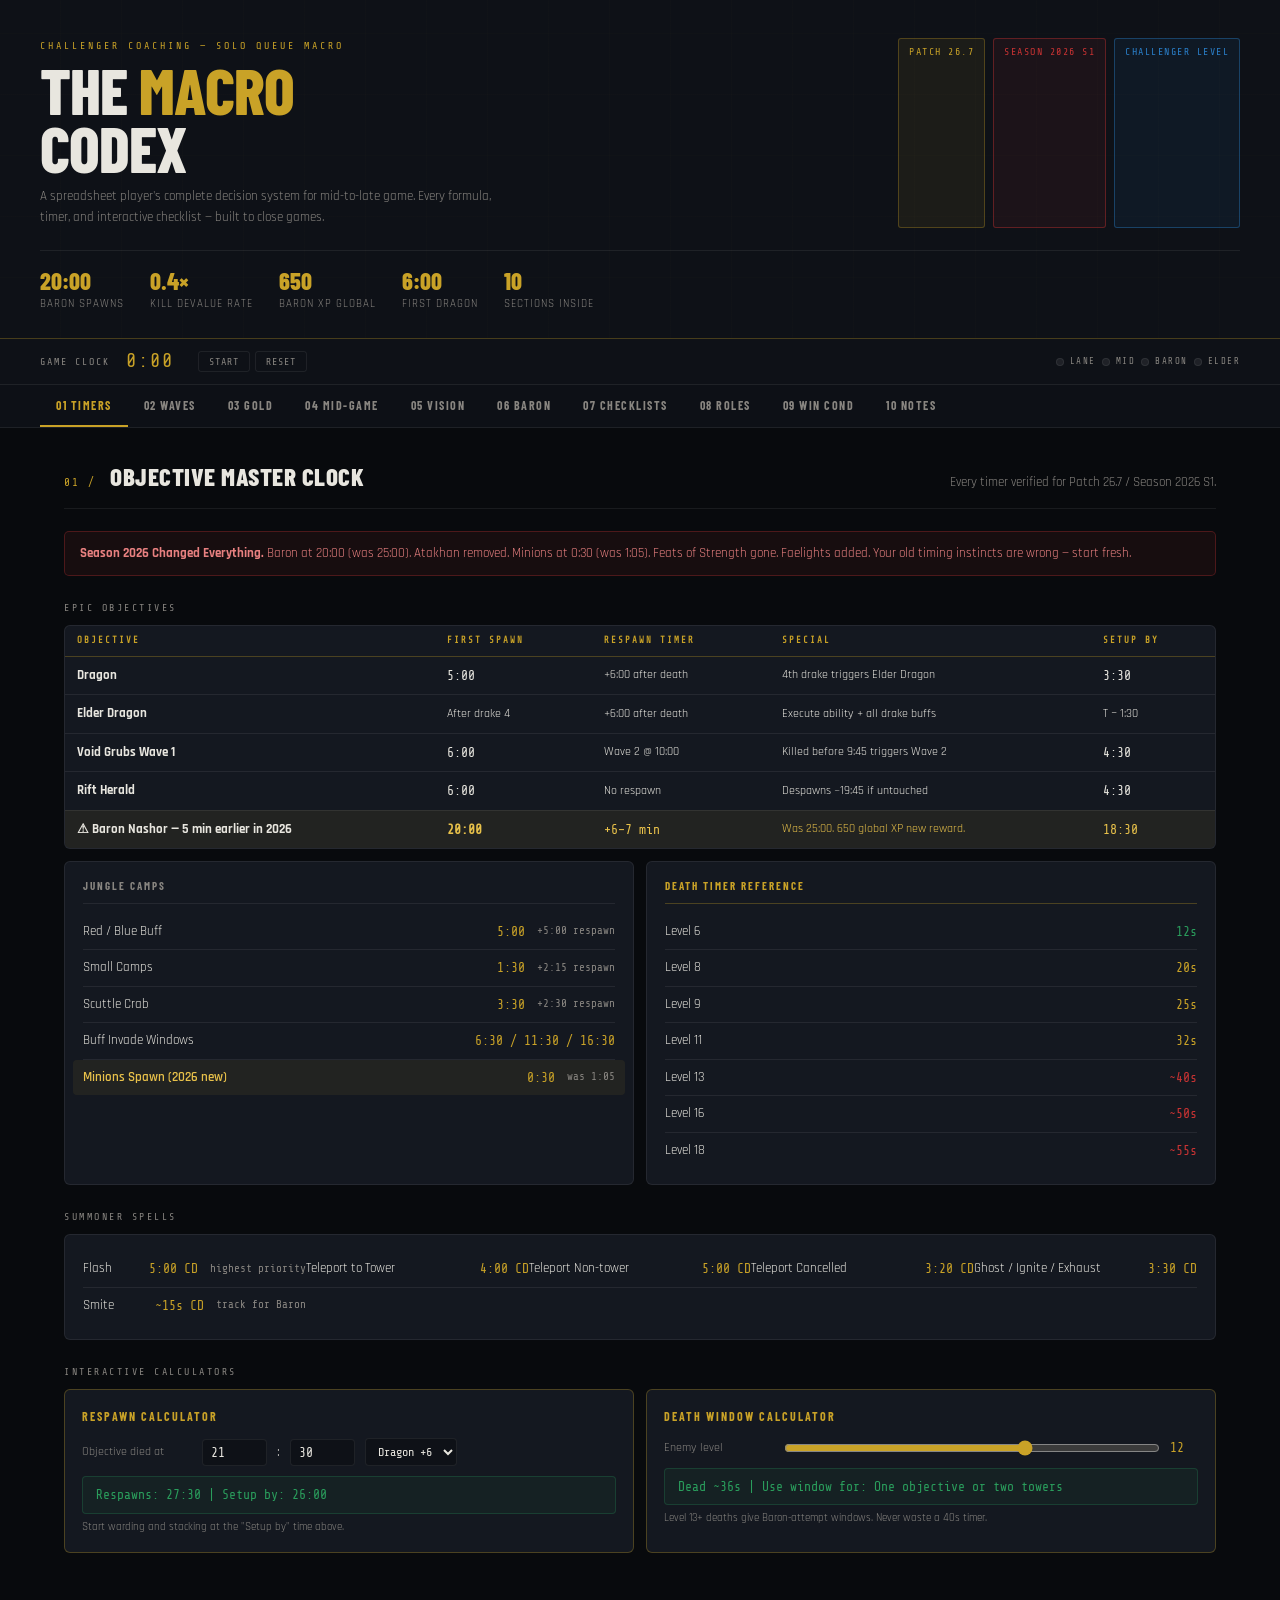
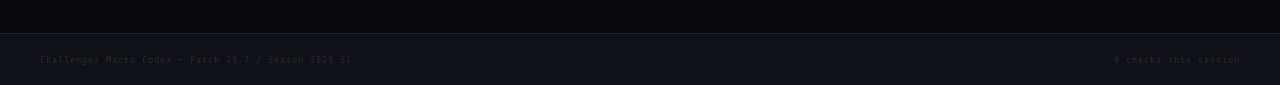
==== commit 30f6c0fa: "Refactor: proper project structure — css/, js/, sections/ directories - index.html: shell only (2.9K" ====
--- a/index.html
+++ b/index.html
@@ -4,2051 +4,70 @@
 <meta charset="UTF-8">
 <meta name="viewport" content="width=device-width, initial-scale=1.0">
 <title>Challenger Macro Codex — Patch 26.7</title>
+<link rel="icon" href="favicon.svg" type="image/svg+xml">
 <link rel="preconnect" href="https://fonts.googleapis.com">
-<link href="https://fonts.googleapis.com/css2?family=Rajdhani:wght@400;500;600;700&family=Share+Tech+Mono&family=Barlow+Condensed:wght@400;600;700;800&display=swap" rel="stylesheet">
-<style>
-:root {
-  --gold: #c9a227;
-  --gold-light: #e8c14a;
-  --gold-dim: #7a6115;
-  --gold-bg: rgba(201,162,39,0.07);
-  --red: #c93333;
-  --red-bg: rgba(201,51,51,0.08);
-  --green: #2a9d5c;
-  --green-bg: rgba(42,157,92,0.08);
-  --blue: #2a7fc9;
-  --blue-bg: rgba(42,127,201,0.08);
-  --bg: #080a0d;
-  --bg2: #0e1117;
-  --bg3: #141820;
-  --border: rgba(255,255,255,0.07);
-  --border-gold: rgba(201,162,39,0.3);
-  --text: #e8e6df;
-  --text-dim: #888580;
-  --text-faint: #444240;
-  --mono: 'Share Tech Mono', monospace;
-  --head: 'Rajdhani', sans-serif;
-  --display: 'Barlow Condensed', sans-serif;
-}
-
-* { box-sizing: border-box; margin: 0; padding: 0; }
-
-html { scroll-behavior: smooth; }
-
-body {
-  background: var(--bg);
-  color: var(--text);
-  font-family: var(--head);
-  font-size: 14px;
-  line-height: 1.5;
-  min-height: 100vh;
-}
-
-/* ═══ HEADER ═══ */
-.header {
-  position: relative;
-  padding: 48px 40px 36px;
-  border-bottom: 1px solid var(--border-gold);
-  overflow: hidden;
-  background: var(--bg2);
-}
-
-.header::before {
-  content: '';
-  position: absolute;
-  top: 0; left: 0; right: 0; bottom: 0;
-  background: 
-    repeating-linear-gradient(
-      90deg,
-      transparent,
-      transparent 60px,
-      rgba(201,162,39,0.015) 60px,
-      rgba(201,162,39,0.015) 61px
-    ),
-    repeating-linear-gradient(
-      0deg,
-      transparent,
-      transparent 60px,
-      rgba(201,162,39,0.015) 60px,
-      rgba(201,162,39,0.015) 61px
-    );
-  pointer-events: none;
-}
-
-.header-inner { position: relative; max-width: 1100px; margin: 0 auto; }
-
-.header-top { display: flex; align-items: flex-start; justify-content: space-between; flex-wrap: wrap; gap: 16px; }
-
-.header-eyebrow {
-  font-family: var(--mono);
-  font-size: 10px;
-  letter-spacing: 3px;
-  color: var(--gold);
-  text-transform: uppercase;
-  margin-bottom: 8px;
-}
-
-.header-title {
-  font-family: var(--display);
-  font-size: clamp(36px, 6vw, 64px);
-  font-weight: 800;
-  line-height: 0.92;
-  letter-spacing: -1px;
-  color: var(--text);
-  text-transform: uppercase;
-}
-
-.header-title span { color: var(--gold); }
-
-.header-subtitle {
-  font-size: 13px;
-  color: var(--text-dim);
-  margin-top: 10px;
-  max-width: 500px;
-  line-height: 1.6;
-}
-
-.badge-cluster { display: flex; gap: 8px; flex-wrap: wrap; align-items: flex-start; }
-
-.badge {
-  font-family: var(--mono);
-  font-size: 10px;
-  letter-spacing: 1.5px;
-  padding: 5px 10px;
-  border-radius: 3px;
-  text-transform: uppercase;
-}
-
-.badge-gold { background: var(--gold-bg); border: 1px solid var(--border-gold); color: var(--gold); }
-.badge-red { background: var(--red-bg); border: 1px solid rgba(201,51,51,0.4); color: var(--red); }
-.badge-blue { background: var(--blue-bg); border: 1px solid rgba(42,127,201,0.4); color: var(--blue); }
-
-.header-stat-row {
-  display: flex; gap: 32px; margin-top: 28px; padding-top: 24px;
-  border-top: 1px solid var(--border);
-  flex-wrap: wrap;
-}
-
-.hstat { }
-.hstat-num { font-family: var(--display); font-size: 28px; font-weight: 700; color: var(--gold); line-height: 1; }
-.hstat-lbl { font-size: 11px; color: var(--text-dim); letter-spacing: 1px; text-transform: uppercase; margin-top: 3px; }
-
-/* ═══ NAV ═══ */
-.nav-bar {
-  position: sticky;
-  top: 0;
-  z-index: 100;
-  background: var(--bg2);
-  border-bottom: 1px solid var(--border);
-  backdrop-filter: blur(8px);
-}
-
-.nav-inner {
-  max-width: 1100px;
-  margin: 0 auto;
-  display: flex;
-  gap: 0;
-  overflow-x: auto;
-  scrollbar-width: none;
-}
-.nav-inner::-webkit-scrollbar { display: none; }
-
-.nav-btn {
-  font-family: var(--display);
-  font-size: 12px;
-  font-weight: 700;
-  letter-spacing: 1.5px;
-  text-transform: uppercase;
-  padding: 14px 20px;
-  border: none;
-  border-bottom: 2px solid transparent;
-  background: transparent;
-  color: var(--text-dim);
-  cursor: pointer;
-  white-space: nowrap;
-  transition: color 0.15s, border-color 0.15s;
-}
-
-.nav-btn:hover { color: var(--text); border-bottom-color: rgba(201,162,39,0.4); }
-.nav-btn.active { color: var(--gold); border-bottom-color: var(--gold); }
-
-/* ═══ LAYOUT ═══ */
-.main { max-width: 1100px; margin: 0 auto; padding: 0 24px 80px; }
-
-.section { display: none; padding-top: 36px; }
-.section.active { display: block; }
-
-.section-head {
-  display: flex;
-  align-items: baseline;
-  gap: 16px;
-  margin-bottom: 28px;
-  padding-bottom: 16px;
-  border-bottom: 1px solid var(--border);
-}
-
-.section-num {
-  font-family: var(--mono);
-  font-size: 11px;
-  color: var(--gold);
-  letter-spacing: 2px;
-}
-
-.section-title {
-  font-family: var(--display);
-  font-size: 28px;
-  font-weight: 800;
-  text-transform: uppercase;
-  letter-spacing: 0.5px;
-}
-
-.section-desc {
-  font-size: 13px;
-  color: var(--text-dim);
-  margin-left: auto;
-  max-width: 340px;
-  text-align: right;
-  line-height: 1.5;
-}
-
-/* ═══ LABEL ═══ */
-.label {
-  font-family: var(--mono);
-  font-size: 10px;
-  letter-spacing: 2.5px;
-  color: var(--text-dim);
-  text-transform: uppercase;
-  margin-bottom: 10px;
-  margin-top: 28px;
-}
-.label:first-child { margin-top: 0; }
-
-/* ═══ GRID SYSTEMS ═══ */
-.g2 { display: grid; grid-template-columns: 1fr 1fr; gap: 12px; }
-.g3 { display: grid; grid-template-columns: 1fr 1fr 1fr; gap: 12px; }
-.g4 { display: grid; grid-template-columns: repeat(4, 1fr); gap: 12px; }
-
-@media (max-width: 700px) {
-  .g2, .g3, .g4 { grid-template-columns: 1fr; }
-  .header { padding: 32px 20px 24px; }
-  .main { padding: 0 16px 60px; }
-  .section-desc { display: none; }
-}
-
-/* ═══ CARD ═══ */
-.card {
-  background: var(--bg3);
-  border: 1px solid var(--border);
-  border-radius: 6px;
-  padding: 18px 20px;
-}
-
-.card-gold { border-color: var(--border-gold); }
-.card-red { border-color: rgba(201,51,51,0.3); }
-.card-green { border-color: rgba(42,157,92,0.3); }
-.card-blue { border-color: rgba(42,127,201,0.3); }
-
-.card-title {
-  font-family: var(--display);
-  font-size: 11px;
-  font-weight: 700;
-  letter-spacing: 2px;
-  text-transform: uppercase;
-  color: var(--text-dim);
-  margin-bottom: 12px;
-  padding-bottom: 8px;
-  border-bottom: 1px solid var(--border);
-}
-.card-title.gold { color: var(--gold); border-color: var(--border-gold); }
-.card-title.red { color: var(--red); border-color: rgba(201,51,51,0.3); }
-.card-title.green { color: var(--green); border-color: rgba(42,157,92,0.3); }
-
-/* ═══ TABLE ═══ */
-.data-table {
-  width: 100%;
-  border-collapse: collapse;
-  font-size: 13px;
-}
-.data-table thead tr {
-  border-bottom: 1px solid var(--border-gold);
-}
-.data-table th {
-  font-family: var(--mono);
-  font-size: 9px;
-  letter-spacing: 2px;
-  text-transform: uppercase;
-  color: var(--gold);
-  padding: 8px 12px;
-  text-align: left;
-  white-space: nowrap;
-}
-.data-table td {
-  padding: 9px 12px;
-  border-bottom: 1px solid var(--border);
-  color: var(--text);
-  vertical-align: middle;
-}
-.data-table tr:last-child td { border-bottom: none; }
-.data-table tr:hover td { background: rgba(255,255,255,0.02); }
-.td-mono { font-family: var(--mono); font-size: 12px; }
-.td-gold { color: var(--gold); font-family: var(--mono); }
-.td-red { color: var(--red); }
-.td-green { color: var(--green); }
-.td-dim { color: var(--text-dim); font-size: 12px; }
-.td-highlight { background: var(--gold-bg); }
-
-/* ═══ FORMULA ═══ */
-.formula {
-  background: var(--bg2);
-  border: 1px solid var(--border);
-  border-left: 3px solid var(--gold);
-  border-radius: 0 6px 6px 0;
-  padding: 14px 18px;
-  margin: 10px 0;
-  font-family: var(--mono);
-  font-size: 12px;
-  line-height: 1.8;
-  color: var(--text);
-}
-.formula .f-label {
-  font-size: 9px;
-  letter-spacing: 2px;
-  color: var(--gold);
-  text-transform: uppercase;
-  display: block;
-  margin-bottom: 6px;
-}
-.formula .f-result { color: var(--green); }
-.formula .f-warn { color: var(--red); }
-.formula .f-note { color: var(--text-dim); font-size: 11px; }
-
-.formula-red {
-  border-left-color: var(--red);
-  border-color: rgba(201,51,51,0.3) rgba(201,51,51,0.3) rgba(201,51,51,0.3) var(--red);
-}
-
-.formula-green {
-  border-left-color: var(--green);
-  border-color: rgba(42,157,92,0.3) rgba(42,157,92,0.3) rgba(42,157,92,0.3) var(--green);
-}
-
-/* ═══ CHECKLIST ═══ */
-.checklist { list-style: none; }
-.check-item {
-  display: flex;
-  gap: 12px;
-  align-items: flex-start;
-  padding: 10px 0;
-  border-bottom: 1px solid var(--border);
-}
-.check-item:last-child { border-bottom: none; }
-
-.check-num {
-  font-family: var(--mono);
-  font-size: 11px;
-  color: var(--gold);
-  min-width: 22px;
-  margin-top: 1px;
-  flex-shrink: 0;
-}
-.check-num.red { color: var(--red); }
-.check-num.green { color: var(--green); }
-
-.check-body { flex: 1; }
-.check-main { font-size: 14px; color: var(--text); font-weight: 500; line-height: 1.4; }
-.check-sub {
-  font-family: var(--mono);
-  font-size: 11px;
-  color: var(--text-dim);
-  margin-top: 4px;
-  line-height: 1.5;
-  display: block;
-}
-
-/* ═══ CALLOUT ═══ */
-.callout {
-  padding: 12px 16px;
-  border-radius: 5px;
-  font-size: 13px;
-  line-height: 1.6;
-  margin: 12px 0;
-}
-.callout-gold { background: var(--gold-bg); border: 1px solid var(--border-gold); color: var(--gold-light); }
-.callout-red { background: var(--red-bg); border: 1px solid rgba(201,51,51,0.3); color: #e88080; }
-.callout-green { background: var(--green-bg); border: 1px solid rgba(42,157,92,0.3); color: #6ec99a; }
-.callout-blue { background: var(--blue-bg); border: 1px solid rgba(42,127,201,0.3); color: #80b8e8; }
-
-.callout strong { font-weight: 700; }
-
-/* ═══ DECISION TREE ═══ */
-.decision { margin: 8px 0; }
-.d-question {
-  background: var(--blue-bg);
-  border: 1px solid rgba(42,127,201,0.35);
-  border-radius: 5px;
-  padding: 10px 14px;
-  font-size: 13px;
-  color: var(--text);
-}
-.d-q-label { font-family: var(--mono); font-size: 9px; letter-spacing: 2px; color: var(--blue); margin-bottom: 3px; }
-.d-branches { display: grid; grid-template-columns: 1fr 1fr; gap: 8px; margin-top: 8px; }
-.d-yes, .d-no {
-  border-radius: 5px; padding: 10px 14px; font-size: 13px; color: var(--text);
-}
-.d-yes { background: var(--green-bg); border: 1px solid rgba(42,157,92,0.35); }
-.d-no { background: var(--red-bg); border: 1px solid rgba(201,51,51,0.35); }
-.d-yn-label { font-family: var(--mono); font-size: 9px; letter-spacing: 2px; margin-bottom: 3px; }
-.d-yes .d-yn-label { color: var(--green); }
-.d-no .d-yn-label { color: var(--red); }
-
-/* ═══ WAVE STATE CARDS ═══ */
-.wave-grid { display: grid; grid-template-columns: repeat(4,1fr); gap: 10px; }
-@media (max-width: 700px) { .wave-grid { grid-template-columns: 1fr 1fr; } }
-
-.wave-card {
-  background: var(--bg3);
-  border: 1px solid var(--border);
-  border-radius: 6px;
-  padding: 16px;
-  position: relative;
-  overflow: hidden;
-}
-.wave-card::before {
-  content: '';
-  position: absolute;
-  top: 0; left: 0; right: 0;
-  height: 3px;
-}
-.wc-freeze::before { background: #5ba8e8; }
-.wc-slow::before { background: var(--gold); }
-.wc-crash::before { background: var(--red); }
-.wc-bounce::before { background: var(--green); }
-
-.wc-name {
-  font-family: var(--display);
-  font-size: 16px;
-  font-weight: 800;
-  text-transform: uppercase;
-  letter-spacing: 1px;
-  margin-bottom: 6px;
-}
-.wc-freeze .wc-name { color: #5ba8e8; }
-.wc-slow .wc-name { color: var(--gold); }
-.wc-crash .wc-name { color: var(--red); }
-.wc-bounce .wc-name { color: var(--green); }
-
-.wc-desc { font-size: 12px; color: var(--text-dim); line-height: 1.55; margin-bottom: 10px; }
-.wc-use { font-family: var(--mono); font-size: 10px; color: var(--text-faint); line-height: 1.5; border-top: 1px solid var(--border); padding-top: 8px; margin-top: 4px; }
-
-/* ═══ STAT CARDS ═══ */
-.stat-row { display: grid; grid-template-columns: repeat(auto-fit, minmax(140px, 1fr)); gap: 10px; }
-
-.stat-card {
-  background: var(--bg3);
-  border: 1px solid var(--border);
-  border-radius: 6px;
-  padding: 14px 16px;
-  text-align: center;
-}
-.stat-num {
-  font-family: var(--display);
-  font-size: 32px;
-  font-weight: 800;
-  color: var(--gold);
-  line-height: 1;
-}
-.stat-num.red { color: var(--red); }
-.stat-num.green { color: var(--green); }
-.stat-lbl { font-size: 11px; color: var(--text-dim); margin-top: 4px; line-height: 1.4; }
-
-/* ═══ INTERACTIVE CALCULATOR ═══ */
-.calc-card {
-  background: var(--bg3);
-  border: 1px solid var(--border-gold);
-  border-radius: 6px;
-  padding: 20px;
-}
-.calc-title {
-  font-family: var(--display);
-  font-size: 13px;
-  font-weight: 700;
-  letter-spacing: 2px;
-  text-transform: uppercase;
-  color: var(--gold);
-  margin-bottom: 16px;
-}
-.calc-row {
-  display: flex;
-  align-items: center;
-  gap: 12px;
-  margin-bottom: 12px;
-  flex-wrap: wrap;
-}
-.calc-lbl {
-  font-size: 12px;
-  color: var(--text-dim);
-  min-width: 130px;
-}
-.calc-row input[type=number] {
-  width: 72px;
-  background: var(--bg2);
-  border: 1px solid var(--border);
-  border-radius: 4px;
-  padding: 6px 10px;
-  color: var(--text);
-  font-family: var(--mono);
-  font-size: 13px;
-  outline: none;
-}
-.calc-row input[type=number]:focus { border-color: var(--gold-dim); }
-.calc-row input[type=range] {
-  flex: 1;
-  min-width: 120px;
-  accent-color: var(--gold);
-}
-.calc-row select {
-  background: var(--bg2);
-  border: 1px solid var(--border);
-  border-radius: 4px;
-  padding: 6px 10px;
-  color: var(--text);
-  font-family: var(--mono);
-  font-size: 12px;
-  outline: none;
-}
-.calc-result {
-  font-family: var(--mono);
-  font-size: 16px;
-  color: var(--green);
-  background: rgba(42,157,92,0.08);
-  border: 1px solid rgba(42,157,92,0.25);
-  border-radius: 4px;
-  padding: 10px 16px;
-  margin-top: 8px;
-}
-.calc-result span { color: var(--text-dim); font-size: 11px; margin-left: 8px; }
-.calc-hint { font-size: 11px; color: var(--text-dim); margin-top: 6px; line-height: 1.5; }
-.range-val { font-family: var(--mono); font-size: 13px; min-width: 28px; color: var(--gold); }
-
-/* ═══ ROLE TABS ═══ */
-.role-tabs { display: flex; gap: 6px; margin-bottom: 20px; flex-wrap: wrap; }
-.role-tab {
-  font-family: var(--display);
-  font-size: 12px;
-  font-weight: 700;
-  letter-spacing: 1.5px;
-  text-transform: uppercase;
-  padding: 8px 16px;
-  border: 1px solid var(--border);
-  border-radius: 4px;
-  background: transparent;
-  color: var(--text-dim);
-  cursor: pointer;
-  transition: all 0.15s;
-}
-.role-tab:hover { color: var(--text); border-color: rgba(255,255,255,0.2); }
-.role-tab.active { background: var(--gold-bg); color: var(--gold); border-color: var(--border-gold); }
-
-.role-panel { display: none; }
-.role-panel.active { display: block; }
-
-/* ═══ TIMER ROW ═══ */
-.timer-row {
-  display: flex;
-  justify-content: space-between;
-  align-items: center;
-  padding: 8px 0;
-  border-bottom: 1px solid var(--border);
-  gap: 12px;
-}
-.timer-row:last-child { border-bottom: none; }
-.tr-name { font-size: 13px; color: var(--text); flex: 1; }
-.tr-spawn { font-family: var(--mono); font-size: 13px; color: var(--gold); white-space: nowrap; }
-.tr-resp { font-family: var(--mono); font-size: 11px; color: var(--text-dim); white-space: nowrap; }
-.timer-row.highlight { background: var(--gold-bg); border-radius: 4px; padding: 8px 10px; margin: 0 -10px; }
-.timer-row.highlight .tr-name { color: var(--gold-light); font-weight: 600; }
-
-/* ═══ PRIORITY ORDER ═══ */
-.priority-list { display: flex; flex-direction: column; gap: 8px; }
-
-.priority-item {
-  display: flex;
-  align-items: flex-start;
-  gap: 14px;
-  background: var(--bg3);
-  border: 1px solid var(--border);
-  border-radius: 6px;
-  padding: 14px 16px;
-  position: relative;
-}
-.priority-item::before {
-  content: '';
-  position: absolute;
-  left: 0; top: 0; bottom: 0;
-  width: 3px;
-  background: var(--gold);
-  border-radius: 6px 0 0 6px;
-}
-
-.p-num {
-  font-family: var(--display);
-  font-size: 28px;
-  font-weight: 800;
-  color: var(--gold);
-  line-height: 1;
-  min-width: 32px;
-  opacity: 0.5;
-}
-.p-body { flex: 1; }
-.p-main { font-size: 14px; font-weight: 600; color: var(--text); margin-bottom: 4px; }
-.p-sub { font-family: var(--mono); font-size: 11px; color: var(--text-dim); line-height: 1.5; }
-
-/* ═══ PHASE BLOCKS ═══ */
-.phase-block {
-  border: 1px solid var(--border);
-  border-radius: 8px;
-  overflow: hidden;
-  margin: 12px 0;
-}
-
-.phase-header {
-  background: var(--bg2);
-  padding: 10px 16px;
-  display: flex;
-  align-items: center;
-  gap: 12px;
-  border-bottom: 1px solid var(--border);
-}
-
-.phase-tag {
-  font-family: var(--mono);
-  font-size: 9px;
-  letter-spacing: 2px;
-  color: var(--gold);
-  background: var(--gold-bg);
-  border: 1px solid var(--border-gold);
-  padding: 3px 8px;
-  border-radius: 3px;
-}
-
-.phase-name {
-  font-family: var(--display);
-  font-size: 15px;
-  font-weight: 700;
-  letter-spacing: 1px;
-  text-transform: uppercase;
-}
-
-.phase-body { padding: 14px 16px; }
-
-/* ═══ MAP PATTERN ═══ */
-.map-pattern {
-  display: grid;
-  grid-template-columns: 1fr 1fr;
-  gap: 12px;
-  margin: 10px 0;
-}
-@media (max-width: 600px) { .map-pattern { grid-template-columns: 1fr; } }
-
-.mp-card {
-  background: var(--bg2);
-  border: 1px solid var(--border);
-  border-radius: 6px;
-  padding: 16px;
-}
-.mp-name {
-  font-family: var(--display);
-  font-size: 18px;
-  font-weight: 800;
-  text-transform: uppercase;
-  letter-spacing: 1px;
-  color: var(--gold);
-  margin-bottom: 6px;
-}
-.mp-desc { font-size: 12px; color: var(--text-dim); line-height: 1.6; margin-bottom: 10px; }
-.mp-use { font-size: 12px; color: var(--text); border-top: 1px solid var(--border); padding-top: 8px; }
-.mp-math { font-family: var(--mono); font-size: 11px; color: var(--green); margin-top: 6px; }
-
-/* ═══ VISION ZONE ═══ */
-.vision-grid { display: grid; grid-template-columns: 1fr 1fr; gap: 12px; }
-@media (max-width: 600px) { .vision-grid { grid-template-columns: 1fr; } }
-
-/* ═══ BARON PLAYBOOK ═══ */
-.baron-steps { display: flex; flex-direction: column; gap: 0; }
-.baron-step {
-  display: flex;
-  gap: 16px;
-  align-items: flex-start;
-  padding: 14px 0;
-  border-bottom: 1px solid var(--border);
-}
-.baron-step:last-child { border-bottom: none; }
-.bs-icon {
-  width: 36px; height: 36px;
-  background: var(--gold-bg);
-  border: 1px solid var(--border-gold);
-  border-radius: 50%;
-  display: flex;
-  align-items: center;
-  justify-content: center;
-  font-family: var(--display);
-  font-size: 16px;
-  font-weight: 800;
-  color: var(--gold);
-  flex-shrink: 0;
-}
-.bs-body { flex: 1; }
-.bs-title { font-size: 14px; font-weight: 600; color: var(--text); margin-bottom: 4px; }
-.bs-desc { font-size: 12px; color: var(--text-dim); line-height: 1.55; }
-.bs-math { font-family: var(--mono); font-size: 11px; color: var(--green); margin-top: 4px; }
-
-/* ═══ DIVIDER ═══ */
-.divider { border: none; border-top: 1px solid var(--border); margin: 24px 0; }
-
-/* ═══ FULLWIDTH TABLE WRAPPER ═══ */
-.table-wrap {
-  background: var(--bg3);
-  border: 1px solid var(--border);
-  border-radius: 6px;
-  overflow-x: auto;
-}
-
-/* ═══ WIN CONDITION BOX ═══ */
-.wc-box {
-  background: var(--bg3);
-  border: 1px solid var(--border-gold);
-  border-radius: 6px;
-  padding: 16px 20px;
-  margin: 10px 0;
-}
-.wc-box-title {
-  font-family: var(--mono);
-  font-size: 10px;
-  letter-spacing: 2px;
-  color: var(--gold);
-  margin-bottom: 10px;
-}
-.wc-list { display: flex; flex-direction: column; gap: 6px; }
-.wc-item {
-  display: flex; gap: 10px; align-items: flex-start;
-  font-size: 13px; color: var(--text);
-}
-.wc-dot { color: var(--gold); font-size: 16px; line-height: 1.2; flex-shrink: 0; }
-
-/* ═══ PRINT ═══ */
-@media print {
-  body { background: white; color: black; }
-  .nav-bar { display: none; }
-  .section { display: block !important; page-break-before: always; }
-  .header { background: white; border-bottom: 2px solid black; }
-  .card, .formula, .wave-card { border: 1px solid #ccc; }
-  .calc-card { display: none; }
-  * { color-scheme: light; }
-  .text { color: black !important; }
-}
-
-/* ═══ FOOTER ═══ */
-.footer {
-  border-top: 1px solid var(--border);
-  padding: 24px 40px;
-  display: flex;
-  justify-content: space-between;
-  align-items: center;
-  background: var(--bg2);
-  font-family: var(--mono);
-  font-size: 10px;
-  color: var(--text-faint);
-  letter-spacing: 1px;
-}
-
-/* INTERACTIVE CHECKLIST STYLES */
-.ic-item{display:flex;gap:12px;align-items:flex-start;padding:10px 12px;border-radius:5px;border:1px solid transparent;margin-bottom:4px;cursor:pointer;transition:all .15s;list-style:none}
-.ic-item:hover{background:rgba(255,255,255,.02);border-color:rgba(255,255,255,.07)}
-.ic-item.checked{background:rgba(42,157,92,.05);border-color:rgba(42,157,92,.18)}
-.ic-item.checked .ic-main{color:#888580;text-decoration:line-through;text-decoration-color:rgba(42,157,92,.4)}
-.ic-checkbox{width:18px;height:18px;border:1.5px solid #2a2927;border-radius:4px;flex-shrink:0;margin-top:2px;display:flex;align-items:center;justify-content:center;transition:all .2s}
-.ic-item.checked .ic-checkbox{background:#2a9d5c;border-color:#2a9d5c}
-.ic-item.checked .ic-checkbox::after{content:'\2713';color:#fff;font-size:11px;font-weight:700;line-height:1}
-.ic-item:hover .ic-checkbox{border-color:#7a6115}
-.ic-body{flex:1}.ic-main{font-size:14px;color:#e8e6df;font-weight:500;line-height:1.35}.ic-sub{font-family:'Share Tech Mono',monospace;font-size:11px;color:#888580;margin-top:4px;line-height:1.5;display:block}
-.ic-num{font-family:'Share Tech Mono',monospace;font-size:11px;color:#c9a227;min-width:22px;margin-top:2px;flex-shrink:0}
-.pi-item{display:flex;align-items:flex-start;gap:13px;background:#141820;border:1px solid rgba(255,255,255,.07);border-radius:6px;padding:12px 14px;position:relative;cursor:pointer;transition:all .15s;margin-bottom:6px}
-.pi-item::before{content:'';position:absolute;left:0;top:0;bottom:0;width:3px;background:#c9a227;border-radius:6px 0 0 6px}
-.pi-item.checked{opacity:.5;background:rgba(42,157,92,.03);border-color:rgba(42,157,92,.2)}
-.pi-item.checked::before{background:#2a9d5c}
-.pi-item.checked .pi-main{text-decoration:line-through;text-decoration-color:rgba(42,157,92,.5);color:#888580}
-.pi-num{font-family:'Barlow Condensed',sans-serif;font-size:26px;font-weight:800;color:#c9a227;line-height:1;min-width:28px;opacity:.4}
-.pi-main{font-size:14px;font-weight:600;color:#e8e6df;margin-bottom:3px}
-.pi-sub{font-family:'Share Tech Mono',monospace;font-size:11px;color:#888580;line-height:1.5}
-.pi-cb{width:19px;height:19px;border:1.5px solid #2a2927;border-radius:4px;flex-shrink:0;margin-top:3px;display:flex;align-items:center;justify-content:center;transition:all .2s}
-.pi-item.checked .pi-cb{background:#2a9d5c;border-color:#2a9d5c}
-.pi-item.checked .pi-cb::after{content:'\2713';color:#fff;font-size:12px;font-weight:700}
-.sp-bar{height:3px;background:rgba(255,255,255,.07);border-radius:2px;overflow:hidden;margin:4px 0 12px}
-.sp-fill{height:100%;background:linear-gradient(90deg,#7a6115,#c9a227);border-radius:2px;transition:width .4s ease;width:0%}
-.sp-fill.done{background:linear-gradient(90deg,#1a6b3a,#2a9d5c)}
-.sp-header{display:flex;justify-content:space-between;margin-bottom:4px}
-.sp-label{font-family:'Share Tech Mono',monospace;font-size:10px;letter-spacing:2px;color:#888580;text-transform:uppercase}
-.sp-count{font-family:'Share Tech Mono',monospace;font-size:11px;color:#c9a227}
-.cl-head{display:flex;align-items:center;justify-content:space-between;margin-bottom:12px}
-.cl-title{font-family:'Barlow Condensed',sans-serif;font-size:14px;font-weight:700;letter-spacing:1px;text-transform:uppercase;color:#e8e6df}
-.cl-btns{display:flex;gap:6px}
-.cl-btn{font-family:'Share Tech Mono',monospace;font-size:10px;letter-spacing:1px;padding:4px 9px;border:1px solid rgba(255,255,255,.07);border-radius:3px;background:transparent;color:#888580;cursor:pointer;transition:all .15s}
-.cl-btn:hover{border-color:#7a6115;color:#c9a227}
-.cl-btn.rst{border-color:rgba(201,51,51,.3);color:#c93333}
-.tbar{background:#0e1117;border-bottom:1px solid rgba(255,255,255,.07);padding:8px 40px}
-.tbar-inner{max-width:1100px;margin:0 auto;display:flex;align-items:center;gap:18px;flex-wrap:wrap}
-.clk-label{font-family:'Share Tech Mono',monospace;font-size:10px;letter-spacing:2px;color:#888580;text-transform:uppercase}
-.clk-display{font-family:'Share Tech Mono',monospace;font-size:20px;color:#c9a227;letter-spacing:2px;min-width:58px}
-.clk-btns{display:flex;gap:5px}
-.clk-btn{font-family:'Share Tech Mono',monospace;font-size:10px;letter-spacing:1px;padding:4px 10px;border:1px solid rgba(255,255,255,.07);border-radius:3px;background:transparent;color:#888580;cursor:pointer;transition:all .15s}
-.clk-btn:hover{border-color:#7a6115;color:#c9a227}.clk-btn.on{background:rgba(42,157,92,.08);border-color:rgba(42,157,92,.4);color:#2a9d5c}
-.phase-wrap{display:flex;gap:6px;align-items:center;margin-left:auto;flex-wrap:wrap}
-.ph-dot{width:8px;height:8px;border-radius:50%;background:rgba(255,255,255,.07);border:1px solid rgba(255,255,255,.07);transition:all .3s}
-.ph-dot.ac{background:#c9a227;border-color:#c9a227}.ph-dot.dn{background:#2a9d5c;border-color:#2a9d5c}
-.ph-lbl{font-family:'Share Tech Mono',monospace;font-size:9px;letter-spacing:1.5px;color:#888580;text-transform:uppercase}
-.wc-select-box{background:#141820;border:1px solid rgba(201,162,39,.3);border-radius:6px;padding:16px 18px;margin:12px 0}
-.wcs-title{font-family:'Share Tech Mono',monospace;font-size:10px;letter-spacing:2px;color:#c9a227;margin-bottom:12px}
-.wc-opts{display:grid;grid-template-columns:repeat(auto-fit,minmax(170px,1fr));gap:8px;margin-bottom:12px}
-.wco{border:1px solid rgba(255,255,255,.07);border-radius:5px;padding:12px;cursor:pointer;transition:all .15s}
-.wco:hover{border-color:rgba(201,162,39,.4)}.wco.sel{border-color:#c9a227;background:rgba(201,162,39,.07)}
-.wco-name{font-family:'Barlow Condensed',sans-serif;font-size:14px;font-weight:700;color:#c9a227;margin-bottom:3px}
-.wco-when{font-size:11px;color:#888580;margin-bottom:4px}
-.wco-deny{font-family:'Share Tech Mono',monospace;font-size:10px;color:#c93333}
-.wc-output{background:#0e1117;border:1px solid rgba(255,255,255,.07);border-radius:5px;padding:12px 14px;min-height:50px;font-size:13px;color:#888580;line-height:1.6}
-.wc-output.active{border-color:rgba(201,162,39,.3);color:#e8e6df}
-.notes-textarea{width:100%;background:#0e1117;border:1px solid rgba(255,255,255,.07);border-radius:6px;padding:13px;color:#e8e6df;font-family:'Share Tech Mono',monospace;font-size:12px;line-height:1.7;resize:vertical;min-height:130px;outline:none;transition:border-color .15s}
-.notes-textarea:focus{border-color:#7a6115}.notes-textarea::placeholder{color:#2a2927}
-.note-row{display:flex;align-items:center;gap:10px;margin-top:7px}
-.note-save-btn{font-family:'Share Tech Mono',monospace;font-size:10px;letter-spacing:1px;padding:5px 12px;border:1px solid rgba(201,162,39,.3);border-radius:3px;background:rgba(201,162,39,.07);color:#c9a227;cursor:pointer}
-.note-saved{font-family:'Share Tech Mono',monospace;font-size:10px;color:#2a9d5c;opacity:0;transition:opacity .3s}.note-saved.show{opacity:1}
-.reset-all-bar{background:#0e1117;border:1px solid rgba(255,255,255,.07);border-radius:6px;padding:12px 16px;display:flex;align-items:center;gap:14px;flex-wrap:wrap;margin:20px 0 0}
-.rab-label{font-family:'Share Tech Mono',monospace;font-size:10px;letter-spacing:2px;color:#888580;text-transform:uppercase;flex:1}
-.rab-btn{font-family:'Share Tech Mono',monospace;font-size:10px;letter-spacing:1px;padding:6px 14px;border-radius:3px;cursor:pointer;border:1px solid rgba(42,157,92,.4);background:rgba(42,157,92,.08);color:#2a9d5c}
-.rab-btn:hover{background:rgba(42,157,92,.16)}
-.prog-bar-nav{position:absolute;top:8px;right:5px;width:6px;height:6px;border-radius:50%;background:#2a9d5c;display:none}
-.prog-bar-nav.show{display:block}
-</style>
+<link href="https://fonts.googleapis.com/css2?family=Rajdhani:wght@400;600;700&family=Share+Tech+Mono&family=Barlow+Condensed:wght@400;700;800&display=swap" rel="stylesheet">
+<link rel="stylesheet" href="/css/base.css">
+<link rel="stylesheet" href="/css/layout.css">
+<link rel="stylesheet" href="/css/components.css">
 </head>
 <body>
 
-<!-- ═══════════════════════ HEADER ═══════════════════════ -->
 <header class="header">
   <div class="header-inner">
     <div class="header-top">
       <div>
-        <div class="header-eyebrow">Challenger Coaching Series — Solo Queue Macro</div>
+        <div class="eyebrow">Challenger Coaching — Solo Queue Macro</div>
         <h1 class="header-title">The <span>Macro</span><br>Codex</h1>
-        <p class="header-subtitle">A spreadsheet player's complete decision system for mid-to-late game League of Legends. Every formula, every timer, every checklist. No fluff.</p>
+        <p class="header-sub">A spreadsheet player's complete decision system for mid-to-late game. Every formula, timer, and interactive checklist — built to close games.</p>
       </div>
-      <div class="badge-cluster">
+      <div class="badges">
         <span class="badge badge-gold">Patch 26.7</span>
         <span class="badge badge-red">Season 2026 S1</span>
         <span class="badge badge-blue">Challenger Level</span>
       </div>
     </div>
-    <div class="header-stat-row">
-      <div class="hstat"><div class="hstat-num">20:00</div><div class="hstat-lbl">Baron Spawns Now</div></div>
-      <div class="hstat"><div class="hstat-num">0.4×</div><div class="hstat-lbl">Kill Gold Devalue Rate</div></div>
-      <div class="hstat"><div class="hstat-num">650</div><div class="hstat-lbl">Baron XP (Global)</div></div>
-      <div class="hstat"><div class="hstat-num">6:00</div><div class="hstat-lbl">First Dragon Spawn</div></div>
-      <div class="hstat"><div class="hstat-num">8</div><div class="hstat-lbl">Sections of Systems</div></div>
+    <div class="header-stats">
+      <div><div class="stat-num">20:00</div><div class="stat-lbl">Baron Spawns</div></div>
+      <div><div class="stat-num">0.4×</div><div class="stat-lbl">Kill Devalue Rate</div></div>
+      <div><div class="stat-num">650</div><div class="stat-lbl">Baron XP Global</div></div>
+      <div><div class="stat-num">6:00</div><div class="stat-lbl">First Dragon</div></div>
+      <div><div class="stat-num">10</div><div class="stat-lbl">Sections Inside</div></div>
     </div>
   </div>
 </header>
 
-<!-- ═══════════════════════ NAV ═══════════════════════ -->
-
+<!-- Game Timer Bar -->
 <div class="tbar">
   <div class="tbar-inner">
-    <span class="clk-label">Game</span>
-    <span class="clk-display" id="clkdisp">0:00</span>
-    <div class="clk-btns">
-      <button class="clk-btn" id="clkbtn" onclick="startClock()">START</button>
-      <button class="clk-btn" onclick="resetClock()">RESET</button>
+    <span class="clock-label">Game Clock</span>
+    <span class="clock-display" id="clock-display">0:00</span>
+    <div class="clock-btns">
+      <button class="clock-btn" id="clock-start">START</button>
+      <button class="clock-btn" id="clock-reset">RESET</button>
     </div>
-    <div class="phase-wrap">
-      <div class="ph-dot" id="ph0"></div><span class="ph-lbl">Lane</span>
-      <div class="ph-dot" id="ph1"></div><span class="ph-lbl">Mid</span>
-      <div class="ph-dot" id="ph2"></div><span class="ph-lbl">Baron</span>
-      <div class="ph-dot" id="ph3"></div><span class="ph-lbl">Elder</span>
+    <div class="phases">
+      <div class="phase-dot" id="ph-lane"></div><span class="phase-lbl">Lane</span>
+      <div class="phase-dot" id="ph-mid"></div><span class="phase-lbl">Mid</span>
+      <div class="phase-dot" id="ph-baron"></div><span class="phase-lbl">Baron</span>
+      <div class="phase-dot" id="ph-elder"></div><span class="phase-lbl">Elder</span>
     </div>
   </div>
 </div>
-<nav class="nav-bar">
-  <div class="nav-inner">
-    <button class="nav-btn active" onclick="showSection('timers',this)">01 Timers</button>
-    <button class="nav-btn" onclick="showSection('waves',this)">02 Wave Math</button>
-    <button class="nav-btn" onclick="showSection('gold',this)">03 Gold Math</button>
-    <button class="nav-btn" onclick="showSection('mid',this)">04 Mid-Game</button>
-    <button class="nav-btn" onclick="showSection('vision',this)">05 Vision</button>
-    <button class="nav-btn" onclick="showSection('baron',this)">06 Baron Era</button>
-    <button class="nav-btn" onclick="showSection('checklists',this)">07 Checklists</button>
-    <button class="nav-btn" onclick="showSection('roles',this)">08 Roles</button>
-      <button class="nav-btn" onclick="showSection('interact',this)">Checklists</button>
-    <button class="nav-btn" onclick="showSection('wincond',this)">Win Cond</button>
-    <button class="nav-btn" onclick="showSection('notes',this)">Notes</button>
-  </div>
+
+<!-- Navigation — buttons injected by nav.js -->
+<nav>
+  <div class="nav-inner"></div>
 </nav>
 
-<main class="main">
+<!-- Main — section shells injected by nav.js -->
+<main class="main"></main>
 
-<!-- ═══════════════════════ 01 TIMERS ═══════════════════════ -->
-<section id="sec-timers" class="section active">
-  <div class="section-head">
-    <span class="section-num">01 /</span>
-    <h2 class="section-title">Objective Master Clock</h2>
-    <p class="section-desc">Every spawn time, respawn, and summoner spell CD verified for Patch 26.7 Season 2026.</p>
-  </div>
+<footer>
+  <span>Challenger Macro Codex — Patch 26.7 / Season 2026 S1</span>
+  <span id="footer-checks">0 checks this session</span>
+</footer>
 
-  <div class="callout callout-red">
-    <strong>Season 2026 Changed Everything.</strong> Baron now spawns at 20:00 (was 25:00), Atakhan is gone, minions spawn at 0:30 (was 1:05). Your old muscle memory is wrong. Learn these from scratch.
-  </div>
-
-  <div class="label">Epic Objectives — First Spawn & Respawn</div>
-  <div class="table-wrap">
-    <table class="data-table">
-      <thead>
-        <tr>
-          <th>Objective</th>
-          <th>First Spawn</th>
-          <th>Respawn</th>
-          <th>Special Note</th>
-          <th>Setup By</th>
-        </tr>
-      </thead>
-      <tbody>
-        <tr>
-          <td><strong>Dragon</strong></td>
-          <td class="td-gold">5:00</td>
-          <td class="td-mono" style="color:var(--text-dim);">+6:00 after death</td>
-          <td class="td-dim">4th drake triggers Elder Dragon</td>
-          <td class="td-gold">3:30</td>
-        </tr>
-        <tr>
-          <td><strong>Elder Dragon</strong></td>
-          <td class="td-mono" style="color:var(--text-dim);">After drake 4</td>
-          <td class="td-mono" style="color:var(--text-dim);">+6:00 after death</td>
-          <td class="td-dim">Elder buff = execute + dragon buffs</td>
-          <td class="td-gold">−1:30 before spawn</td>
-        </tr>
-        <tr>
-          <td><strong>Void Grubs (Wave 1)</strong></td>
-          <td class="td-gold">6:00</td>
-          <td class="td-mono" style="color:var(--text-dim);">Wave 2 @ 10:00</td>
-          <td class="td-dim">Killed before 9:45 = wave 2 spawns</td>
-          <td class="td-gold">4:30</td>
-        </tr>
-        <tr>
-          <td><strong>Rift Herald</strong></td>
-          <td class="td-gold">6:00</td>
-          <td class="td-mono" style="color:var(--text-dim);">No respawn</td>
-          <td class="td-dim">Despawns ~19:45 if untouched</td>
-          <td class="td-gold">4:30</td>
-        </tr>
-        <tr class="td-highlight">
-          <td><strong>Baron Nashor ⚠ NEW</strong></td>
-          <td class="td-gold" style="color:var(--gold-light); font-weight:700;">20:00</td>
-          <td class="td-mono" style="color:var(--gold);">+6–7 min after death</td>
-          <td style="color:var(--gold-light); font-size:12px;">Was 25:00 last season. 5 min earlier.</td>
-          <td class="td-gold" style="color:var(--gold-light);">18:30</td>
-        </tr>
-      </tbody>
-    </table>
-  </div>
-
-  <div class="label">Jungle Camps — Respawn Reference</div>
-  <div class="g2">
-    <div class="card">
-      <div class="card-title">Camp Timers</div>
-      <div class="timer-row"><span class="tr-name">Minions (2026)</span><span class="tr-spawn">0:30</span><span class="tr-resp">was 1:05</span></div>
-      <div class="timer-row"><span class="tr-name">Red Buff</span><span class="tr-spawn">5:00</span><span class="tr-resp">+5:00 respawn</span></div>
-      <div class="timer-row"><span class="tr-name">Blue Buff</span><span class="tr-spawn">5:00</span><span class="tr-resp">+5:00 respawn</span></div>
-      <div class="timer-row"><span class="tr-name">Wolves / Raptors / Gromp</span><span class="tr-spawn">1:30</span><span class="tr-resp">+2:15 respawn</span></div>
-      <div class="timer-row"><span class="tr-name">Krugs</span><span class="tr-spawn">~2:00</span><span class="tr-resp">+2:15 respawn</span></div>
-      <div class="timer-row"><span class="tr-name">Scuttle Crab</span><span class="tr-spawn">3:30</span><span class="tr-resp">+2:30 respawn</span></div>
-    </div>
-    <div class="card">
-      <div class="card-title">Buff Tracking Windows</div>
-      <div class="timer-row"><span class="tr-name">Buff duration</span><span class="tr-spawn">90 seconds</span></div>
-      <div class="timer-row"><span class="tr-name">Red/Blue invade window</span><span class="tr-spawn">6:30, 11:30, 16:30</span></div>
-      <div class="timer-row"><span class="tr-name">Baron buff duration</span><span class="tr-spawn">3 minutes</span></div>
-      <div class="timer-row"><span class="tr-name">Dragon buff</span><span class="tr-spawn">Permanent</span></div>
-      <div class="timer-row"><span class="tr-name">Elder Dragon buff</span><span class="tr-spawn">3 minutes</span></div>
-    </div>
-  </div>
-
-  <div class="label">Summoner Spell Cooldowns</div>
-  <div class="g2">
-    <div class="card">
-      <div class="card-title">Track These Every Game</div>
-      <div class="timer-row"><span class="tr-name">Flash</span><span class="tr-spawn">5:00 CD</span><span class="tr-resp">top priority</span></div>
-      <div class="timer-row"><span class="tr-name">Teleport → Tower</span><span class="tr-spawn">4:00 CD</span></div>
-      <div class="timer-row"><span class="tr-name">Teleport → Non-tower</span><span class="tr-spawn">5:00 CD</span></div>
-      <div class="timer-row"><span class="tr-name">Teleport (cancelled)</span><span class="tr-spawn">3:20 CD</span></div>
-      <div class="timer-row"><span class="tr-name">Ghost</span><span class="tr-spawn">3:30 CD</span></div>
-      <div class="timer-row"><span class="tr-name">Ignite / Exhaust</span><span class="tr-spawn">3:30 CD</span></div>
-    </div>
-    <div class="card">
-      <div class="card-title gold">Death Timer Reference</div>
-      <div class="timer-row"><span class="tr-name">Level 6</span><span class="tr-spawn" style="color:var(--green);">12s</span></div>
-      <div class="timer-row"><span class="tr-name">Level 7</span><span class="tr-spawn" style="color:var(--green);">16s</span></div>
-      <div class="timer-row"><span class="tr-name">Level 8</span><span class="tr-spawn" style="color:var(--gold);">20s</span></div>
-      <div class="timer-row"><span class="tr-name">Level 9</span><span class="tr-spawn" style="color:var(--gold);">25s</span></div>
-      <div class="timer-row"><span class="tr-name">Level 11</span><span class="tr-spawn" style="color:var(--gold);">32s</span></div>
-      <div class="timer-row"><span class="tr-name">Level 13</span><span class="tr-spawn" style="color:var(--red);">~40s</span></div>
-      <div class="timer-row"><span class="tr-name">Level 16</span><span class="tr-spawn" style="color:var(--red);">~50s</span></div>
-      <div class="timer-row"><span class="tr-name">Level 18</span><span class="tr-spawn" style="color:var(--red);">~55s</span></div>
-    </div>
-  </div>
-
-  <div class="label">Live Calculator</div>
-  <div class="g2">
-    <div class="calc-card">
-      <div class="calc-title">When Does It Respawn?</div>
-      <div class="calc-row">
-        <span class="calc-lbl">Objective died at</span>
-        <input type="number" id="c-min" value="21" min="0" max="55" oninput="calcRespawn()"> :
-        <input type="number" id="c-sec" value="30" min="0" max="59" oninput="calcRespawn()">
-        <select id="c-type" onchange="calcRespawn()">
-          <option value="6">Dragon (+6 min)</option>
-          <option value="7">Baron (+7 min)</option>
-          <option value="5">Red/Blue Buff (+5 min)</option>
-        </select>
-      </div>
-      <div class="calc-result" id="r-respawn">Respawns at: 27:30</div>
-      <p class="calc-hint">Start warding & positioning 90 seconds before this time. That means at 26:00 for this example.</p>
-    </div>
-
-    <div class="calc-card">
-      <div class="calc-title">How Long Is Enemy Dead?</div>
-      <div class="calc-row">
-        <span class="calc-lbl">Enemy level</span>
-        <input type="range" min="1" max="18" value="12" id="c-lvl" step="1" oninput="calcDeath()">
-        <span class="range-val" id="c-lvl-out">12</span>
-      </div>
-      <div class="calc-result" id="r-death">Dead for: ~39 seconds</div>
-      <p class="calc-hint">Convert: tower plate takes ~12s. Full tower ~30-45s. Baron attempt ~30s. Use the window or you're throwing.</p>
-    </div>
-  </div>
-</section>
-
-<!-- ═══════════════════════ 02 WAVES ═══════════════════════ -->
-<section id="sec-waves" class="section">
-  <div class="section-head">
-    <span class="section-num">02 /</span>
-    <h2 class="section-title">Wave Management Math</h2>
-    <p class="section-desc">The most controllable macro lever in the game. Master waves and tempo follows automatically.</p>
-  </div>
-
-  <div class="callout callout-gold">
-    <strong>Waves are the game's clock.</strong> Every wave is ~150-220 gold and ~500 XP. Missing 3 waves early is roughly half a level deficit. Your wave state dictates whether you have tempo — and tempo dictates whether you win objective fights.
-  </div>
-
-  <div class="label">The Four Wave States</div>
-  <div class="wave-grid">
-    <div class="wave-card wc-freeze">
-      <div class="wc-name">Freeze</div>
-      <div class="wc-desc">Maintain 3-5 more enemy minions alive than yours, near your tower. Enemy must walk into danger to farm. You are safe. They bleed XP and gold.</div>
-      <div class="wc-use">HOW: Kill only what keeps the ratio. Let their wave push, kill just enough of yours. Never kill more than needed. If it breaks, slow push to reset.<br><br>WHEN: You won lane, enemy is weaker, jungler is coming to dive, or you're protecting a lead.</div>
-    </div>
-    <div class="wave-card wc-slow">
-      <div class="wc-name">Slow Push</div>
-      <div class="wc-desc">Kill the enemy backline (casters) first. Let your melee minions stack. Wave grows large over time without you needing to auto anything extra.</div>
-      <div class="wc-use">HOW: Kill casters early in each wave cycle. Last-hit only. Your wave inflates automatically.<br><br>WHEN: Before an objective (crash that big wave to it), before a roam, or before a dive setup. The big wave creates the opportunity.</div>
-    </div>
-    <div class="wave-card wc-crash">
-      <div class="wc-name">Crash</div>
-      <div class="wc-desc">Full clear and push everything into the enemy tower. Tower spends time killing minions — enemy loses those CS if they aren't there. You gain free tempo.</div>
-      <div class="wc-use">HOW: Hard clear everything. Run it into the tower. Leave as it crashes.<br><br>WHEN: 20-30s before an objective, before recalling, before a roam, after killing enemy, to deny TP value. Every action you take after a crash costs them something.</div>
-    </div>
-    <div class="wave-card wc-bounce">
-      <div class="wc-name">Bounce</div>
-      <div class="wc-desc">After a crash, the enemy wave rebuilds and naturally pushes toward you. The wave "bounces" back. You return to lane into a safe setup for a freeze.</div>
-      <div class="wc-use">HOW: After crashing, go do your thing (recall, objective). Return when the bounced wave reaches you.<br><br>WHEN: Automatically happens after any crash. Your job is to USE the bounce window (recall, roam) and return in time to collect.</div>
-    </div>
-  </div>
-
-  <div class="label">Wave Gold & XP Math</div>
-  <div class="g2">
-    <div class="formula">
-      <span class="f-label">Normal Wave Gold Value</span>
-      6 melee @ ~21g each = 126g<br>
-      3 casters @ ~17g each = 51g<br>
-      <span class="f-result">Total: ~177g per normal wave</span><br>
-      <span class="f-note">Cannon wave every 3rd: +~60g = ~237g</span>
-    </div>
-    <div class="formula">
-      <span class="f-label">XP Per Wave (early, approx)</span>
-      Full wave: ~500 XP (scales with game time)<br>
-      Missing 3 waves = ~1,500 XP lost<br>
-      <span class="f-result">Level 4–6: 3 missed waves ≈ half a level behind</span><br>
-      <span class="f-note">This is why crashes + bounces compound advantage so fast</span>
-    </div>
-  </div>
-
-  <div class="label">Crash Timing Formula</div>
-  <div class="formula">
-    <span class="f-label">The Crash-Before-Objective Rule</span>
-    Objective spawns: <strong>T</strong><br>
-    Start crashing wave by: <strong>T − 40 seconds</strong><br>
-    Arrive at objective: <strong>T − 10 to 15 seconds</strong><br>
-    <span class="f-result">If you're still farming at T-20, you are ALREADY LATE. Priority shift: leave wave and run.</span><br>
-    <span class="f-warn">Never finish the last three minions if it means arriving at objective after it spawns.</span>
-  </div>
-
-  <div class="formula formula-green">
-    <span class="f-label">Freeze Formula (Exact)</span>
-    Minions on your side > Minions on enemy side<br>
-    Target: enemy has 3–5 more minions than yours<br>
-    <span class="f-result">This keeps the wave stationary near your tower. If it drifts toward enemy tower, you over-killed.</span><br>
-    <span class="f-note">Cannon waves make freezes harder — kill cannon early or the wave explodes in size.</span>
-  </div>
-
-  <div class="label">When to Roam — All Conditions Must Be True</div>
-  <div class="card card-gold">
-    <ul class="checklist">
-      <li class="check-item">
-        <span class="check-num green">✓</span>
-        <div class="check-body">
-          <div class="check-main">Your wave is crashing OR already crashed into the enemy tower</div>
-          <span class="check-sub">If your wave is pushing TO you → stay and collect. You lose 150-220g and 500 XP per wave if you leave now.</span>
-        </div>
-      </li>
-      <li class="check-item">
-        <span class="check-num green">✓</span>
-        <div class="check-body">
-          <div class="check-main">You have lane priority (enemy is pushed in or recalled)</div>
-          <span class="check-sub">No priority = you arrive to the fight late and your presence doesn't swing it. You just wasted a wave for nothing.</span>
-        </div>
-      </li>
-      <li class="check-item">
-        <span class="check-num green">✓</span>
-        <div class="check-body">
-          <div class="check-main">There is an active objective or confirmed kill opportunity to convert</div>
-          <span class="check-sub">Roaming "to see what's happening" is not a plan. Have a destination and a purpose before you leave lane.</span>
-        </div>
-      </li>
-      <li class="check-item">
-        <span class="check-num green">✓</span>
-        <div class="check-body">
-          <div class="check-main">You are healthy enough to fight when you arrive</div>
-          <span class="check-sub">60% HP roam to "help" means you feed two kills instead of one. Recall first if needed — the wave will still be there on your return.</span>
-        </div>
-      </li>
-      <li class="check-item">
-        <span class="check-num green">✓</span>
-        <div class="check-body">
-          <div class="check-main">You have the mobility to get there in time to matter</div>
-          <span class="check-sub">Count walk time. Bot lane from top lane in 2026 takes ~18-22 seconds. If the fight is already decided by then, TP or don't go.</span>
-        </div>
-      </li>
-    </ul>
-  </div>
-
-  <div class="callout callout-red">
-    <strong>The #1 Wave Error in Gold Elo:</strong> Letting your wave randomly crash into the enemy tower with no plan attached to it. You hand them free gold AND gave yourself zero tempo. Every crash must be deliberate — tied to a recall, roam, dive, or objective. If you can't answer "what am I doing with this crash?", you don't have a game plan.
-  </div>
-
-  <div class="label">Advanced: Side Lane Wave Management (Mid-Late Game)</div>
-  <div class="formula">
-    <span class="f-label">Shoving Side Lanes Before Baron (The Setup)</span>
-    At 19:00 → push your assigned side lane hard into the enemy tower<br>
-    This forces: enemy must respond to the wave (they lose tower) OR they don't (you gain pressure)<br>
-    Then rotate to Baron at 19:30–19:45<br>
-    <span class="f-result">You now have: Baron threat + a side wave threatening a tower = two problems they must solve simultaneously</span>
-  </div>
-</section>
-
-<!-- ═══════════════════════ 03 GOLD ═══════════════════════ -->
-<section id="sec-gold" class="section">
-  <div class="section-head">
-    <span class="section-num">03 /</span>
-    <h2 class="section-title">Gold Math & Economy</h2>
-    <p class="section-desc">The 2026 kill devaluation rework changed the economy fundamentally. The math is different now.</p>
-  </div>
-
-  <div class="label">Objective Gold Values — Patch 26.7</div>
-  <div class="table-wrap">
-    <table class="data-table">
-      <thead>
-        <tr>
-          <th>Objective</th>
-          <th>Kill Gold</th>
-          <th>Global Gold</th>
-          <th>XP</th>
-          <th>True Value</th>
-          <th>Priority</th>
-        </tr>
-      </thead>
-      <tbody>
-        <tr>
-          <td><strong>Baron Nashor</strong></td>
-          <td class="td-gold">100g</td>
-          <td class="td-gold">150g global</td>
-          <td class="td-green">650 XP global</td>
-          <td class="td-dim">Minion buff + XP spike = level curve</td>
-          <td style="color:var(--red);">S</td>
-        </tr>
-        <tr>
-          <td><strong>Dragon (each)</strong></td>
-          <td class="td-gold">~100-150g</td>
-          <td class="td-gold">small</td>
-          <td class="td-dim">—</td>
-          <td class="td-dim">Stack bonuses compound per drake</td>
-          <td style="color:var(--red);">S</td>
-        </tr>
-        <tr>
-          <td><strong>Elder Dragon</strong></td>
-          <td class="td-gold">~300g</td>
-          <td class="td-gold">small</td>
-          <td class="td-dim">—</td>
-          <td class="td-dim">Buff + execute = win condition activated</td>
-          <td style="color:var(--red);">S+</td>
-        </tr>
-        <tr>
-          <td><strong>Rift Herald</strong></td>
-          <td class="td-gold">100g</td>
-          <td class="td-dim">—</td>
-          <td class="td-dim">—</td>
-          <td class="td-dim">Eye item → 2-3 tower plates (320-480g)</td>
-          <td style="color:var(--gold);">A</td>
-        </tr>
-        <tr>
-          <td><strong>Void Grubs</strong></td>
-          <td class="td-gold">restructured</td>
-          <td class="td-dim">low local</td>
-          <td class="td-dim">—</td>
-          <td class="td-dim">Voidmite tower pressure (huge top-side)</td>
-          <td style="color:var(--gold);">A</td>
-        </tr>
-        <tr>
-          <td><strong>Tower Plate</strong></td>
-          <td class="td-gold">160g split</td>
-          <td class="td-dim">—</td>
-          <td class="td-dim">—</td>
-          <td class="td-dim">Now permanent (even on base towers)</td>
-          <td style="color:var(--text-dim);">B</td>
-        </tr>
-        <tr>
-          <td><strong>Outer Tower</strong></td>
-          <td class="td-gold">150-300g split</td>
-          <td class="td-gold">+50g global</td>
-          <td class="td-dim">—</td>
-          <td class="td-dim">Map access + lane dominance</td>
-          <td style="color:var(--gold);">A</td>
-        </tr>
-        <tr>
-          <td><strong>Inhibitor</strong></td>
-          <td class="td-gold">50g kill</td>
-          <td class="td-gold">25g global</td>
-          <td class="td-dim">—</td>
-          <td class="td-dim">Super minions = massive sustained pressure</td>
-          <td style="color:var(--red);">S</td>
-        </tr>
-      </tbody>
-    </table>
-  </div>
-
-  <div class="label">2026 Kill Gold Devaluation System — Know This</div>
-  <div class="callout callout-red">
-    <strong>This was doubled in Patch 26.1.</strong> The devaluation rate went from 0.2 to 0.4, and bounty accrual doubled from 0.1 to 0.2. Dying is now twice as punishing to your own kill gold — and your fed carry becomes a target twice as fast.
-  </div>
-
-  <div class="g2">
-    <div class="formula formula-red">
-      <span class="f-label">Kill Gold Devaluation (26.1 Rework)</span>
-      Per 1g you give on death: −0.4g from your base kill value<br><br>
-      Example: You die, giving the enemy 300g<br>
-      Your next kill is worth: 300 − (300 × 0.4) = <span class="f-warn">−120g vs old −60g</span><br><br>
-      Old system: Die giving 300g = your kills worth 60g less<br>
-      <span class="f-warn">New system: Die giving 300g = your kills worth 120g less</span>
-    </div>
-    <div class="formula formula-green">
-      <span class="f-label">Bounty Accrual (Also Doubled)</span>
-      Per 1g you earn: bounty grows by 0.2g (was 0.1g)<br><br>
-      Your fed carry at 10k gold earned<br>
-      Old system: ~1,000g bounty on them<br>
-      <span class="f-result">New system: ~2,000g bounty on them</span><br><br>
-      Your fed carry is twice the target they used to be. Play around them smarter — or let them split where it's safe.
-    </div>
-  </div>
-
-  <div class="label">Baron XP Math — Why 2026 Baron Is About Levels</div>
-  <div class="formula">
-    <span class="f-label">Baron Nashor Reward Breakdown (26.1 Rework)</span>
-    OLD: 25g kill + 300g global = 325g net. XP: small local amount.<br>
-    NEW: 100g kill + 150g global = 250g net. XP: <span class="f-result">650 XP GLOBAL to all 5 team members</span><br><br>
-    650 XP global at level 12 = roughly 40-60% of a level ahead.<br>
-    <span class="f-result">Taking Baron when your team is level 12-13 can spike everyone to level 13-14 simultaneously.</span><br>
-    <span class="f-warn">Comeback XP also applies — losing team gets +25% XP per level they're behind per player (linear, capped at 2×). A 4-level-down team stealing Baron = devastating XP spike.</span>
-  </div>
-
-  <div class="label">Item Spike Timing — The Mental Model</div>
-  <div class="g2">
-    <div class="card card-gold">
-      <div class="card-title gold">Force Fights When</div>
-      <ul class="checklist">
-        <li class="check-item">
-          <span class="check-num green">↑</span>
-          <div class="check-body">
-            <div class="check-main">You just completed your first item, enemy hasn't</div>
-            <span class="check-sub">Biggest power delta in the game. This window closes in minutes. Force it NOW.</span>
-          </div>
-        </li>
-        <li class="check-item">
-          <span class="check-num green">↑</span>
-          <div class="check-body">
-            <div class="check-main">You hit your legendary / mythic upgrade before them</div>
-            <span class="check-sub">Item spikes are time-gated. Your window is 1-3 minutes wide before they catch up.</span>
-          </div>
-        </li>
-        <li class="check-item">
-          <span class="check-num green">↑</span>
-          <div class="check-body">
-            <div class="check-main">Your comp naturally spikes earlier than theirs</div>
-            <span class="check-sub">Engage comp at 20 min vs scale comp at 35 min = fight at 18 min and win before they power up.</span>
-          </div>
-        </li>
-      </ul>
-    </div>
-    <div class="card card-red">
-      <div class="card-title red">Stall / Avoid Fights When</div>
-      <ul class="checklist">
-        <li class="check-item">
-          <span class="check-num red">↓</span>
-          <div class="check-body">
-            <div class="check-main">Enemy just completed a major item and you haven't</div>
-            <span class="check-sub">You are in the deficit window. Farm waves, don't fight. Let the window close.</span>
-          </div>
-        </li>
-        <li class="check-item">
-          <span class="check-num red">↓</span>
-          <div class="check-body">
-            <div class="check-main">Your comp is designed to win 30-35 minutes in</div>
-            <span class="check-sub">Your job is to survive until your power window. Don't let them force you into fights at minute 15.</span>
-          </div>
-        </li>
-        <li class="check-item">
-          <span class="check-num red">↓</span>
-          <div class="check-body">
-            <div class="check-main">You're 1-2 items behind the fed enemy carry</div>
-            <span class="check-sub">Item deficit = fight deficit. Peel for your own fed player instead.</span>
-          </div>
-        </li>
-      </ul>
-    </div>
-  </div>
-
-  <div class="label">The Recall Discipline Formula</div>
-  <div class="formula">
-    <span class="f-label">Optimal Recall Conditions (All Should Be True)</span>
-    ✓ Your wave is crashing / crashed (you lose 0 CS)<br>
-    ✓ You have 1,400-1,600g+ (component or full item on recall)<br>
-    ✓ No objective spawning in the next 90 seconds<br>
-    ✓ Your lane opponent has similar HP / is also recalling<br><br>
-    <span class="f-result">A well-timed recall = full item advantage + safe return into a bounced wave.</span><br>
-    <span class="f-warn">Bad recall timing = losing 1-2 waves of gold (300-440g) + arriving back to a pushed wave you can't freeze.</span>
-  </div>
-</section>
-
-<!-- ═══════════════════════ 04 MID-GAME ═══════════════════════ -->
-<section id="sec-mid" class="section">
-  <div class="section-head">
-    <span class="section-num">04 /</span>
-    <h2 class="section-title">Mid-Game Systems</h2>
-    <p class="section-desc">When laning ends, most players default to following their teammates. Don't. Have a system.</p>
-  </div>
-
-  <div class="callout callout-gold">
-    <strong>The Single Most Important Macro Skill:</strong> Knowing what to do in the 5 seconds after a kill or fight ends. That 5-second window determines whether you convert wins into leads or let them evaporate. Run the priority system below — every single time.
-  </div>
-
-  <div class="label">Post-Fight Priority — Run This In Order, Every Time</div>
-  <div class="priority-list">
-    <div class="priority-item">
-      <div class="p-num">1</div>
-      <div class="p-body">
-        <div class="p-main">Can we end the game RIGHT NOW?</div>
-        <div class="p-sub">If yes: ignore everything else. Walk to their Nexus. Don't round up. Don't recall. Don't "play it safe." You will never get a better window. GO.</div>
-      </div>
-    </div>
-    <div class="priority-item">
-      <div class="p-num">2</div>
-      <div class="p-body">
-        <div class="p-main">Is Baron spawning / available in the next 90 seconds?</div>
-        <div class="p-sub">If yes: rotate immediately. Vision first, then position. Smite ready. Baron at 20:00 — if you won a fight at 19:30, that Baron is yours. Claim it.</div>
-      </div>
-    </div>
-    <div class="priority-item">
-      <div class="p-num">3</div>
-      <div class="p-body">
-        <div class="p-main">Is Dragon spawning / available in the next 90 seconds?</div>
-        <div class="p-sub">If yes: rotate to Dragon. Every stack compounds. Trading towers for a Dragon stack is usually worth it early (it's not worth it if you're 3-0 on stacks and need an inhib).</div>
-      </div>
-    </div>
-    <div class="priority-item">
-      <div class="p-num">4</div>
-      <div class="p-body">
-        <div class="p-main">Is there a tower in our path we can take with the numbers advantage?</div>
-        <div class="p-sub">If yes: push it down. Towers give 150-300g split + map access. Push in the direction of the fight — never regroup across the map just to group up again.</div>
-      </div>
-    </div>
-    <div class="priority-item">
-      <div class="p-num">5</div>
-      <div class="p-body">
-        <div class="p-main">Should we reset for items?</div>
-        <div class="p-sub">Only if: no objectives available in 90s, your gold puts you within 300g of a major item spike, AND your side waves are in a safe state. Otherwise you're wasting tempo.</div>
-      </div>
-    </div>
-    <div class="priority-item">
-      <div class="p-num">6</div>
-      <div class="p-body">
-        <div class="p-main">Push side lanes and set up the next play cycle.</div>
-        <div class="p-sub">Crash a side wave. Ward the next objective area. Force the enemy to make a decision. Repeat from Step 1 next fight.</div>
-      </div>
-    </div>
-  </div>
-
-  <div class="label">The 60-30-10 Objective Setup Rule</div>
-  <div class="g3">
-    <div class="phase-block">
-      <div class="phase-header">
-        <span class="phase-tag">T−60 Seconds</span>
-        <span class="phase-name">Vision Phase</span>
-      </div>
-      <div class="phase-body">
-        <p style="font-size:13px; color:var(--text-dim); line-height:1.6;">Ward the river entrances, the pit itself, and the flanking bushes. Sweep enemy wards from your side. Your whole team should be on the correct side of the map. Not farming. Not in base. Moving.</p>
-      </div>
-    </div>
-    <div class="phase-block">
-      <div class="phase-header">
-        <span class="phase-tag">T−30 Seconds</span>
-        <span class="phase-name">Stack Phase</span>
-      </div>
-      <div class="phase-body">
-        <p style="font-size:13px; color:var(--text-dim); line-height:1.6;">Stop farming. Everyone is at the objective. No stragglers collecting "one more wave." Check the minimap for enemy positions. If you don't know where 3+ enemies are, do not start the objective.</p>
-      </div>
-    </div>
-    <div class="phase-block">
-      <div class="phase-header">
-        <span class="phase-tag">T−10 Seconds</span>
-        <span class="phase-name">Execute Phase</span>
-      </div>
-      <div class="phase-body">
-        <p style="font-size:13px; color:var(--text-dim); line-height:1.6;">Smite is ready. Frontline is tanking. Formation is set. Engage on THEM if they approach — don't let them contest on their terms. You arrived first. You dictate.</p>
-      </div>
-    </div>
-  </div>
-
-  <div class="label">Win Condition Framework — Answer Before Every Game</div>
-  <div class="wc-box">
-    <div class="wc-box-title">Ask At 2:00, 8:00, and 15:00</div>
-    <div class="wc-list">
-      <div class="wc-item"><span class="wc-dot">→</span><span><strong>Who is the strongest player on our team right now?</strong> Build the game around them. Protect them. Feed them objectives.</span></div>
-      <div class="wc-item"><span class="wc-dot">→</span><span><strong>Who is the strongest player on their team right now?</strong> Deny them farm, deny them objectives, kill them before Baron fights.</span></div>
-      <div class="wc-item"><span class="wc-dot">→</span><span><strong>What is our win condition?</strong> Scale, pick, split, engage, or siege. Say it out loud. All decisions flow from this.</span></div>
-      <div class="wc-item"><span class="wc-dot">→</span><span><strong>When does our win condition peak vs theirs?</strong> Force fights on YOUR timeline, not theirs.</span></div>
-    </div>
-  </div>
-
-  <div class="label">Map Patterns — How to Position 5 People</div>
-  <div class="map-pattern">
-    <div class="mp-card">
-      <div class="mp-name">1-3-1 Split</div>
-      <div class="mp-desc">One strong champion splits top, one splits bot, three control mid and vision. The side laners must draw enemy attention or the pattern fails. Group only for Baron, Elder, or a winning teamfight.</div>
-      <div class="mp-use"><strong>Use when:</strong> Your comp has two champions who can 1v1/1v2 in side lanes and disengage safely.</div>
-      <div class="mp-math">Math: You drawing 2 enemies + your 4 take Baron = net win. Drawing 0 = you're useless. Group.</div>
-    </div>
-    <div class="mp-card">
-      <div class="mp-name">4-1 Death Push</div>
-      <div class="mp-desc">One champion splits a side lane drawing a response, four group mid to siege, take objectives, or wait for a pick. The 1 must create a 2v1 or threaten a tower or this pattern does nothing.</div>
-      <div class="mp-use"><strong>Use when:</strong> You have a fed tank, bruiser, or hyperscaler who can splitpush and teleport back to fights.</div>
-      <div class="mp-math">Math: 1 drawing 2 = 4v3 mid. Even draw = neutral. 1 drawing 0 = group immediately.</div>
-    </div>
-    <div class="mp-card">
-      <div class="mp-name">5v5 Grouping</div>
-      <div class="mp-desc">Everyone runs mid together and forces a fight, siege, or tower take. Works when your teamfight comp needs numbers to activate, or when you're ahead and want to close the game fast.</div>
-      <div class="mp-use"><strong>Use when:</strong> You have engage/AoE teamfight, you're decisively ahead, or it's late enough that individual picks don't matter.</div>
-      <div class="mp-math">Math: Every second you're grouped and not taking a tower or objective is gold-per-second wasted.</div>
-    </div>
-    <div class="mp-card">
-      <div class="mp-name">Pick / Flank</div>
-      <div class="mp-desc">Deep vision, bait with one player, collapse on the isolated enemy. Works with assassins, engage supports, or any pick-focused comp. Requires excellent vision control around the bait point.</div>
-      <div class="mp-use"><strong>Use when:</strong> You have hard CC + mobility, and the enemy team is soft when isolated.</div>
-      <div class="mp-math">Math: 1 pick → 5v4 for 25-40s at level 13 → guaranteed objective if you move fast.</div>
-    </div>
-  </div>
-
-  <div class="label">Role Quests 2026 — Track These</div>
-  <div class="callout callout-blue">
-    <strong>New in Season 2026:</strong> Role Quests were added to every position (not just support/jungle). Each role gets a unique power reward when their lane-phase quest completes. Know when YOUR quest completes. Know when your opponent's quest completes. Force fights <em>after</em> yours, <em>before</em> theirs.
-  </div>
-</section>
-
-<!-- ═══════════════════════ 05 VISION ═══════════════════════ -->
-<section id="sec-vision" class="section">
-  <div class="section-head">
-    <span class="section-num">05 /</span>
-    <h2 class="section-title">Vision Control</h2>
-    <p class="section-desc">Information wins games. Every death to a "5-man ambush" is a ward failure, not a gank.</p>
-  </div>
-
-  <div class="stat-row">
-    <div class="stat-card"><div class="stat-num">1.5+</div><div class="stat-lbl">Vision score per minute target (minimum)</div></div>
-    <div class="stat-card"><div class="stat-num">3</div><div class="stat-lbl">Wards needed to establish a control zone</div></div>
-    <div class="stat-card"><div class="stat-num">90s</div><div class="stat-lbl">Before objective: full sweep + plant done</div></div>
-    <div class="stat-card"><div class="stat-num">0</div><div class="stat-lbl">Enemy wards allowed inside your objective pit</div></div>
-  </div>
-
-  <div class="callout callout-red" style="margin-top:16px;">
-    <strong>The Visibility Rule:</strong> If you cannot see 3 or more enemy champions on the minimap, do not walk forward into fog. This is not optional. Every death to an ambush is your fault — not bad luck.
-  </div>
-
-  <div class="label">Ward vs. Sweep — Decision Tree</div>
-  <div class="decision">
-    <div class="d-question">
-      <div class="d-q-label">Decision</div>
-      Is an objective spawning in the next 90 seconds?
-    </div>
-    <div class="d-branches">
-      <div class="d-yes">
-        <div class="d-yn-label">Yes →</div>
-        <strong>Sweep first, then plant.</strong> Clear enemy wards in the pit and river entrances BEFORE placing yours. A ward you plant while their ward sees you = they know your position and can counter-engage. Order: Sweep pit → Sweep river → Plant deep offensive wards.
-      </div>
-      <div class="d-no">
-        <div class="d-yn-label">No →</div>
-        <strong>Defensive plant.</strong> River bushes, tribrush on your side, and dragon/baron side approach paths. Save your sweeper for pre-objective timing — don't waste Oracle charges on random roaming lanes.
-      </div>
-    </div>
-  </div>
-
-  <div style="margin-top:12px;">
-    <div class="d-question">
-      <div class="d-q-label">Decision</div>
-      Did you just win a fight and have 20-40 seconds of dead enemies?
-    </div>
-    <div class="d-branches">
-      <div class="d-yes">
-        <div class="d-yn-label">Yes →</div>
-        <strong>Deep ward immediately.</strong> Place wards in their jungle — blue side, their camps, their lane bushes. This is your free window. Support especially: this is your primary job in this moment. Don't recall yet.
-      </div>
-      <div class="d-no">
-        <div class="d-yn-label">No →</div>
-        Stay in safe warding positions. Never deep ward when enemies are alive and unaccounted for. You will die and lose both the ward and your own death timer.
-      </div>
-    </div>
-  </div>
-
-  <div class="label">Mandatory Wards by Game Phase</div>
-  <div class="vision-grid">
-    <div class="card">
-      <div class="card-title green">Early Game (0:00–14:00)</div>
-      <ul class="checklist">
-        <li class="check-item">
-          <span class="check-num green">→</span>
-          <div class="check-body">
-            <div class="check-main">River bush (your side)</div>
-            <span class="check-sub">Gank protection. Always. No exceptions. If you push without this, you deserve the gank.</span>
-          </div>
-        </li>
-        <li class="check-item">
-          <span class="check-num green">→</span>
-          <div class="check-body">
-            <div class="check-main">Enemy jungle entrance when you're pushing</div>
-            <span class="check-sub">Only ever push when this path is warded. Otherwise you're farming into darkness.</span>
-          </div>
-        </li>
-        <li class="check-item">
-          <span class="check-num green">→</span>
-          <div class="check-body">
-            <div class="check-main">Dragon / Grub pit at 4:00</div>
-            <span class="check-sub">Gives you vision of dragon side approach before 5:00 spawn. Wins information wars.</span>
-          </div>
-        </li>
-        <li class="check-item">
-          <span class="check-num green">→</span>
-          <div class="check-body">
-            <div class="check-main">Track enemy jungler after every visible camp clear</div>
-            <span class="check-sub">Jungler clears red at 2:00 top side → they're pathing top or mid, not bot. Dragon is free. Ping it.</span>
-          </div>
-        </li>
-      </ul>
-    </div>
-    <div class="card">
-      <div class="card-title" style="color:var(--gold);">Mid Game (15:00–25:00)</div>
-      <ul class="checklist">
-        <li class="check-item">
-          <span class="check-num green">→</span>
-          <div class="check-body">
-            <div class="check-main">Both Baron river entrances by 18:30</div>
-            <span class="check-sub">Baron spawns at 20:00. If you're planting Baron vision at 19:45 you've already lost the vision war.</span>
-          </div>
-        </li>
-        <li class="check-item">
-          <span class="check-num green">→</span>
-          <div class="check-body">
-            <div class="check-main">Deep enemy jungle — know where their camps are</div>
-            <span class="check-sub">Seeing their jungler doing wraiths at 19:00 tells you exactly where NOT to get caught.</span>
-          </div>
-        </li>
-        <li class="check-item">
-          <span class="check-num green">→</span>
-          <div class="check-body">
-            <div class="check-main">Pixel brush / Dragon side tri-brush</div>
-            <span class="check-sub">Dragon side vision = safe bot lane poke + flanking protection in teamfights.</span>
-          </div>
-        </li>
-        <li class="check-item">
-          <span class="check-num red">✕</span>
-          <div class="check-body">
-            <div class="check-main">SWEEP enemy wards before starting Baron</div>
-            <span class="check-sub">If they have a ward in the pit, they see your HP, they know your smite timing, they counter at the worst moment. Never start Baron with enemy wards alive in the pit.</span>
-          </div>
-        </li>
-      </ul>
-    </div>
-  </div>
-
-  <div class="label">Faelights — 2026 New Vision Layer</div>
-  <div class="callout callout-blue">
-    <strong>New in Season 2026:</strong> Faelights are a new vision system added on top of traditional wards. They provide temporal and positional information in ways that traditional wards didn't. Track enemy Faelight positions — they reveal rotation intentions earlier than ward patterns used to. When you see an enemy Faelight moving toward an objective side, start your own setup immediately.
-  </div>
-
-  <div class="label">Vision Score Math</div>
-  <div class="formula">
-    <span class="f-label">Vision Score Targets by Role</span>
-    Support: 2.0+ per minute (you are the primary ward provider)<br>
-    Jungle: 1.2+ per minute (sweeping + warding during rotations)<br>
-    Top/Mid/Bot: 0.8-1.0+ per minute minimum<br><br>
-    <span class="f-result">At game end, 20 minutes × 1.5 = 30+ vision score minimum for any non-support role.</span><br>
-    <span class="f-warn">If your end-game vision score is under 15 and you're not the support, you played too far from wards all game.</span>
-  </div>
-</section>
-
-<!-- ═══════════════════════ 06 BARON ═══════════════════════ -->
-<section id="sec-baron" class="section">
-  <div class="section-head">
-    <span class="section-num">06 /</span>
-    <h2 class="section-title">Baron Era Macro</h2>
-    <p class="section-desc">Baron spawns 5 minutes earlier in 2026. Your entire mid-game window compressed. Adapt or lose.</p>
-  </div>
-
-  <div class="callout callout-red">
-    <strong>Retrain Your Timing.</strong> Baron spawns at 20:00 now — was 25:00 last season. Your muscle memory says "we have time." You don't. Start Baron vision setup at 18:30. Start positioning by 19:00. This is not negotiable.
-  </div>
-
-  <div class="label">2026 Baron Rework — The New Math</div>
-  <div class="g2">
-    <div class="card card-gold">
-      <div class="card-title gold">Reward Breakdown (26.1 Rework)</div>
-      <div class="timer-row"><span class="tr-name">Kill gold (local)</span><span class="tr-spawn" style="color:var(--green);">100g</span><span class="tr-resp">was 25g</span></div>
-      <div class="timer-row"><span class="tr-name">Global team gold</span><span class="tr-spawn">150g</span><span class="tr-resp">was 300g</span></div>
-      <div class="timer-row" style="border-color:var(--border-gold)"><span class="tr-name" style="color:var(--gold-light);"><strong>Global XP (all 5)</strong></span><span class="tr-spawn" style="color:var(--gold-light); font-size:15px;">650 XP</span><span class="tr-resp" style="color:var(--gold);">NEW ↑</span></div>
-      <div class="timer-row"><span class="tr-name">Buff duration</span><span class="tr-spawn">3 minutes</span></div>
-      <div class="timer-row"><span class="tr-name">Respawn after kill</span><span class="tr-spawn">6–7 minutes</span></div>
-      <div class="timer-row"><span class="tr-name">Armor shred aura</span><span class="tr-spawn">0.5/s to nearby</span><span class="tr-resp">re-added in 26.1</span></div>
-    </div>
-    <div class="card">
-      <div class="card-title red">Why You Take Baron (2026)</div>
-      <p style="font-size:13px; color:var(--text-dim); line-height:1.6; margin-bottom:12px;">
-        Baron is no longer primarily a gold play. The global gold was cut almost in half. <strong style="color:var(--text);">Baron is now an XP play.</strong> 650 global XP can push your entire team to the next level simultaneously — unlocking item slots, ability rank-ups, and level-scaling abilities all at once.
-      </p>
-      <p style="font-size:13px; color:var(--text-dim); line-height:1.6;">
-        The minion buff is still the conversion tool — empowered super minions push towers and force the enemy to play defense or watch their base melt.
-      </p>
-    </div>
-  </div>
-
-  <div class="label">The Baron Playbook — Four Phases</div>
-  <div class="card">
-    <div class="baron-steps">
-      <div class="baron-step">
-        <div class="bs-icon">1</div>
-        <div class="bs-body">
-          <div class="bs-title">Threat — Create the Dilemma</div>
-          <div class="bs-desc">3 players in Baron pit starting the objective. 2 players split-pushing side lanes hard. The enemy must choose: give up the towers on the sides, or come 5v3 at Baron. Either answer is wrong for them.</div>
-          <div class="bs-math">Math: If they come 5v3, your 2 split pushers take free towers. If they don't, you get Baron.</div>
-        </div>
-      </div>
-      <div class="baron-step">
-        <div class="bs-icon">2</div>
-        <div class="bs-body">
-          <div class="bs-title">Bait — Control the Tempo</div>
-          <div class="bs-desc">Start Baron damage to force their hand. If they don't contest, finish it. If they contest, assess: do you have the numbers advantage? Is their position bad? Can your smite win the steal?</div>
-          <div class="bs-math">Execute conditions: numbers advantage + vision control + waves pushing in + smite available.</div>
-        </div>
-      </div>
-      <div class="baron-step">
-        <div class="bs-icon">3</div>
-        <div class="bs-body">
-          <div class="bs-title">Execute — Secure It Cleanly</div>
-          <div class="bs-desc">Smite holder is the priority protect target. Everyone else peels for them. Smite Baron at around 1,500-2,000 HP if contested — earlier in the value range if enemy smite is up. Never lose Baron to a smite steal when you had it.</div>
-          <div class="bs-math">Smite damage: ~900 base at level 18. Time it for when Baron is within 1,000 HP if contested.</div>
-        </div>
-      </div>
-      <div class="baron-step">
-        <div class="bs-icon">4</div>
-        <div class="bs-body">
-          <div class="bs-title">Convert — Don't Waste the Buff</div>
-          <div class="bs-desc">Baron buff lasts 3 minutes. After securing: push the nearest inhibitor lane with the empowered minions. Do NOT group in fog and look for fights. The buff is the weapon — use it to siege and end, not to brawl.</div>
-          <div class="bs-math">Bleeding buff time in fog = throwing. Every second of Baron buff not applied to a tower is wasted.</div>
-        </div>
-      </div>
-    </div>
-  </div>
-
-  <div class="label">Baron Setup Checklist — Run Before Every Baron Fight</div>
-  <div class="card card-gold">
-    <ul class="checklist">
-      <li class="check-item"><span class="check-num green">✓</span><div class="check-body"><div class="check-main">Vision established — pit, both river entrances, flanking bushes</div><span class="check-sub">If you're missing vision on any entrance, they can engage you from an angle you can't defend. Don't start without full vision.</span></div></li>
-      <li class="check-item"><span class="check-num green">✓</span><div class="check-body"><div class="check-main">Enemy wards in the pit have been swept</div><span class="check-sub">Their ward in the pit tells them your HP at all times. They can smite steal perfectly with that information.</span></div></li>
-      <li class="check-item"><span class="check-num green">✓</span><div class="check-body"><div class="check-main">Side waves are shoved into their towers</div><span class="check-sub">Enemy must lose farm if they contest Baron. This makes contesting costly even if they win the fight.</span></div></li>
-      <li class="check-item"><span class="check-num green">✓</span><div class="check-body"><div class="check-main">We have a numbers advantage (they're 1-2 down)</div><span class="check-sub">5v5 Baron fights go to the team with better comp or better position — extremely risky. Take Baron with numbers whenever possible.</span></div></li>
-      <li class="check-item"><span class="check-num green">✓</span><div class="check-body"><div class="check-main">Smite is available or Baron is at 30%+ HP</div><span class="check-sub">Starting Baron at 30% HP without smite when contested = you're gifting them the steal. Either have smite or start earlier and take it before they arrive.</span></div></li>
-      <li class="check-item"><span class="check-num red">✕</span><div class="check-body"><div class="check-main">Your side waves are NOT pushing toward you</div><span class="check-sub">If waves are crashing into your towers, contesting Baron means losing both Baron AND your towers. Wait 30 seconds and crash the wave first.</span></div></li>
-    </ul>
-  </div>
-
-  <div class="callout callout-red">
-    <strong>The Most Common Baron Throw:</strong> Securing Baron then immediately walking into a bad fight because "we have Baron buff." Baron does not win teamfights. Your comp wins teamfights. Baron helps you siege and snowball through minions — not through ego fights in the river.
-  </div>
-</section>
-
-<!-- ═══════════════════════ 07 CHECKLISTS ═══════════════════════ -->
-<section id="sec-checklists" class="section">
-  <div class="section-head">
-    <span class="section-num">07 /</span>
-    <h2 class="section-title">Game Phase Checklists</h2>
-    <p class="section-desc">Print this section. Read it between games. Internalize it until it's automatic.</p>
-  </div>
-
-  <div class="label">PRE-GAME — Before You Lock In</div>
-  <div class="card card-gold">
-    <ul class="checklist">
-      <li class="check-item"><span class="check-num">01</span><div class="check-body"><div class="check-main">What is OUR win condition?</div><span class="check-sub">Scale and 5v5 / Pick and snowball / Split push / Hard engage / Siege and poke. One answer. Commit to it. Say it in chat.</span></div></li>
-      <li class="check-item"><span class="check-num">02</span><div class="check-body"><div class="check-main">What is THEIR win condition?</div><span class="check-sub">Scale comp = force early fights. Engage comp = deny vision. Pick comp = move in groups. Identify it and deny it.</span></div></li>
-      <li class="check-item"><span class="check-num">03</span><div class="check-body"><div class="check-main">When does OUR comp peak? When does THEIRS?</div><span class="check-sub">If you peak at 20 min and they peak at 35 min: force fights at 18 min. Never let them reach their window.</span></div></li>
-      <li class="check-item"><span class="check-num">04</span><div class="check-body"><div class="check-main">Who is MY matchup and what is the expected outcome?</div><span class="check-sub">Favored = push for kills and priority. Unfavored = farm, scale, and deny them kill pressure on you.</span></div></li>
-    </ul>
-  </div>
-
-  <div class="label">LANING PHASE — Run This Loop Every 2 Minutes</div>
-  <div class="card">
-    <ul class="checklist">
-      <li class="check-item"><span class="check-num">→</span><div class="check-body"><div class="check-main">What is my current wave state? Is it where I want it?</div><span class="check-sub">Pushed = you have priority and can roam. Frozen = you're denying them. Crashing = you have a tempo window.</span></div></li>
-      <li class="check-item"><span class="check-num">→</span><div class="check-body"><div class="check-main">Where is the enemy jungler?</div><span class="check-sub">If unseen for 90+ seconds and your river is dark → respect the gank. Pull back. Don't be greedy.</span></div></li>
-      <li class="check-item"><span class="check-num">→</span><div class="check-body"><div class="check-main">Is an objective spawning in the next 2 minutes?</div><span class="check-sub">If yes: start your crash now. Arriving with priority 30s before spawn = you control that objective.</span></div></li>
-      <li class="check-item"><span class="check-num">→</span><div class="check-body"><div class="check-main">What are the enemy summoner spell cooldowns?</div><span class="check-sub">Their Flash is down (5 min CD) = you can all-in / dive / they can't escape. Track it on a timer.</span></div></li>
-      <li class="check-item"><span class="check-num">→</span><div class="check-body"><div class="check-main">What is my current HP and should I recall?</div><span class="check-sub">Below 40% = recall if wave is crashed. Don't stay low just to squeeze out 2 more CS. It's a false economy.</span></div></li>
-      <li class="check-item"><span class="check-num">→</span><div class="check-body"><div class="check-main">Am I completing my Role Quest objective?</div><span class="check-sub">Season 2026 — your quest power spike is a real weapon. Track your progress and play toward completing it.</span></div></li>
-    </ul>
-  </div>
-
-  <div class="label">POST-FIGHT — Before You Do Anything Else</div>
-  <div class="card card-gold">
-    <ul class="checklist">
-      <li class="check-item"><span class="check-num green">1</span><div class="check-body"><div class="check-main">How many enemies died? How long are they dead?</div><span class="check-sub">Level 13 = ~40s dead. Level 15 = ~47s. You have a concrete window. Start the clock in your head. Don't waste it.</span></div></li>
-      <li class="check-item"><span class="check-num green">2</span><div class="check-body"><div class="check-main">Can we end right now?</div><span class="check-sub">If yes: go. Skip everything else. The game being over is worth more than every objective combined.</span></div></li>
-      <li class="check-item"><span class="check-num green">3</span><div class="check-body"><div class="check-main">What's the nearest objective we can take?</div><span class="check-sub">Run the priority list: End > Baron > Dragon > Tower. Take the highest-priority thing you can reach.</span></div></li>
-      <li class="check-item"><span class="check-num green">4</span><div class="check-body"><div class="check-main">Is there a tower in our path?</div><span class="check-sub">Always push in the direction of the fight before regrouping. Never regroup across the map empty-handed.</span></div></li>
-      <li class="check-item"><span class="check-num green">5</span><div class="check-body"><div class="check-main">How much gold do I have? Is a major item within 300g?</div><span class="check-sub">If you can recall and return before the next objective window, do it. If not, hold off and convert first.</span></div></li>
-      <li class="check-item"><span class="check-num green">6</span><div class="check-body"><div class="check-main">Are side waves building up unattended?</div><span class="check-sub">After taking an objective, crash side lane waves before regrouping. Lost side waves = lost gold that compounds.</span></div></li>
-    </ul>
-  </div>
-
-  <div class="label">WHEN BEHIND — The Deficit Playbook</div>
-  <div class="card card-red">
-    <ul class="checklist">
-      <li class="check-item"><span class="check-num red">✕</span><div class="check-body"><div class="check-main">Stop fighting in fog of war</div><span class="check-sub">All-ins when behind = feeding their bounties. You give them more gold, they get further ahead. Every blind fight you take when losing compounds the deficit.</span></div></li>
-      <li class="check-item"><span class="check-num red">✕</span><div class="check-body"><div class="check-main">Don't let them have free Baron — zone with threat, not with a fight</div><span class="check-sub">Stand at the edge. Force them to smite early. One good steal flip is worth more than five lost 5v5 Baron fights.</span></div></li>
-      <li class="check-item"><span class="check-num green">✓</span><div class="check-body"><div class="check-main">Freeze your side lanes under your towers</div><span class="check-sub">Deny them free farm, protect your carries from being caught, and farm yourself back into the game safely.</span></div></li>
-      <li class="check-item"><span class="check-num green">✓</span><div class="check-body"><div class="check-main">Play for picks with deep vision, not straight fights</div><span class="check-sub">Get deep wards. Wait. One pick creates a 5v4. 5v4 gets you an objective. Objective gets you back in the game.</span></div></li>
-      <li class="check-item"><span class="check-num green">✓</span><div class="check-body"><div class="check-main">Remember: Comeback XP is linear and aggressive in 2026</div><span class="check-sub">You close level gaps faster than old seasons. Don't panic. A stolen Baron + 650 global XP + minion buff can flip a game that looked unwinnable.</span></div></li>
-      <li class="check-item"><span class="check-num green">✓</span><div class="check-body"><div class="check-main">Identify who on your team can still win the game and play around them</div><span class="check-sub">Even when behind, someone on your team has the smallest deficit. Protect them, funnel resources, and let them carry.</span></div></li>
-    </ul>
-  </div>
-
-  <div class="label">END GAME — When You Have Baron / Elder / Inhibitors</div>
-  <div class="card card-green">
-    <ul class="checklist">
-      <li class="check-item"><span class="check-num green">1</span><div class="check-body"><div class="check-main">After Baron: push the nearest inhibitor lane IMMEDIATELY with the minions</div><span class="check-sub">Don't group in jungle. Don't look for fights. The buff is a siege tool, not a fight buff.</span></div></li>
-      <li class="check-item"><span class="check-num green">2</span><div class="check-body"><div class="check-main">After an inhibitor: super minions apply constant pressure. Use that to force a fight on your terms.</div><span class="check-sub">Super minions force the enemy to be in base or lose it. That creates free pressure everywhere else on the map.</span></div></li>
-      <li class="check-item"><span class="check-num green">3</span><div class="check-body"><div class="check-main">Two inhibitors = Elder Dragon priority over everything</div><span class="check-sub">Two inhibs + Elder Dragon buff = the game is over if you get it. Rotate immediately.</span></div></li>
-      <li class="check-item"><span class="check-num red">✕</span><div class="check-body"><div class="check-main">Never recall to base unless you're near death</div><span class="check-sub">Every second you spend in base at the end of the game with Baron buff ticking is gold thrown away. Heal at fountain only if you must.</span></div></li>
-    </ul>
-  </div>
-</section>
-
-<!-- ═══════════════════════ 08 ROLES ═══════════════════════ -->
-<section id="sec-roles" class="section">
-  <div class="section-head">
-    <span class="section-num">08 /</span>
-    <h2 class="section-title">Role-Specific Macro</h2>
-    <p class="section-desc">General macro plus the specific decisions and math for each position on the map.</p>
-  </div>
-
-  <div class="role-tabs">
-    <button class="role-tab active" onclick="switchRole('top',this)">Top Lane</button>
-    <button class="role-tab" onclick="switchRole('bot',this)">Bot Lane (ADC)</button>
-    <button class="role-tab" onclick="switchRole('jungle',this)">Jungle</button>
-    <button class="role-tab" onclick="switchRole('support',this)">Support</button>
-    <button class="role-tab" onclick="switchRole('mid',this)">Mid Lane</button>
-  </div>
-
-  <!-- TOP -->
-  <div id="role-top" class="role-panel active">
-    <div class="callout callout-gold">
-      <strong>You know laning.</strong> Top lane macro problem is almost always the same: "I won lane. Now what?" The answer is not "keep farming top lane." The answer is a specific, phase-by-phase rotation plan.
-    </div>
-
-    <div class="label">Top Lane Macro Priority Order</div>
-    <ul class="checklist">
-      <li class="check-item"><span class="check-num">01</span><div class="check-body"><div class="check-main">At 14:00: crash top wave and rotate to Rift Herald or Dragon</div><span class="check-sub">Sitting in top lane past 14 minutes when your team is contesting objectives means you're a liability, not an asset.</span></div></li>
-      <li class="check-item"><span class="check-num">02</span><div class="check-body"><div class="check-main">After every objective: TP back to top and continue split pressure</div><span class="check-sub">This is the single biggest thing Challenger top laners do that Platinum players don't. Teleport creates a second self.</span></div></li>
-      <li class="check-item"><span class="check-num">03</span><div class="check-body"><div class="check-main">Ask: am I the split threat or the teamfighter?</div><span class="check-sub">Split threat: stay in 1-3-1 all game, only group for Baron/Elder/definitive fights.<br>Teamfighter: group at 15 min and anchor your team's front line. Don't split when you're the engage tool.</span></div></li>
-      <li class="check-item"><span class="check-num">04</span><div class="check-body"><div class="check-main">Teleport Usage — the math</div><span class="check-sub">TP to tower → collect plates (~160g), crash wave, rotate. TP to a fight only if you arrive in time to add a decisive number.<br>Bad TP to dying fight = you feed 2 people and waste a 4-minute CD.</span></div></li>
-      <li class="check-item"><span class="check-num">05</span><div class="check-body"><div class="check-main">Tower plates are now permanent (2026) — even on base towers</div><span class="check-sub">Collect them constantly. A top laner who farms plates throughout the game accrues 800-1200g more than one who ignores them.</span></div></li>
-    </ul>
-
-    <div class="label">Split Push Math</div>
-    <div class="formula">
-      <span class="f-label">Is Your Split Effective?</span>
-      You drawing 2 enemies + your 4 take Baron/objective = <span class="f-result">net win</span><br>
-      You drawing 1 enemy + neutral matchup = neutral at best<br>
-      You drawing 0 enemies = <span class="f-warn">you are useless. Stop splitting. Group immediately.</span><br><br>
-      Test: After 30 seconds in side lane, how many pinged you? 2+ = stay. 0-1 = recall and group.
-    </div>
-
-    <div class="formula formula-green">
-      <span class="f-label">When To Group vs Keep Splitting</span>
-      Group if: Baron or Elder is up, you're the engage tool, you can't win your 1v1<br>
-      <span class="f-result">Split if: You can win your 1v1, you have TP to join fights, you're drawing 2+ enemies</span><br><br>
-      The split pusher's golden rule: if you die in the side lane, your TP + death timer = your team just went 4v5 for 50+ seconds.
-    </div>
-  </div>
-
-  <!-- BOT -->
-  <div id="role-bot" class="role-panel">
-    <div class="callout callout-gold">
-      <strong>You know laning.</strong> ADC macro problem: "I don't know where to be, when to group, or what to hit in teamfights." These three questions have specific answers.
-    </div>
-
-    <div class="label">ADC Macro Priority Order</div>
-    <ul class="checklist">
-      <li class="check-item"><span class="check-num">01</span><div class="check-body"><div class="check-main">At 14:00: push bot wave and rotate to Dragon</div><span class="check-sub">Bot lane is Dragon side. You set up almost every Dragon fight in the game. This is your macro role.</span></div></li>
-      <li class="check-item"><span class="check-num">02</span><div class="check-body"><div class="check-main">After Dragon: NEVER recall to bot lane and sit there farming</div><span class="check-sub">Mid-game = group with your team at mid or apply top-side pressure. Farming bot lane alone when the map is active = you're irrelevant.</span></div></li>
-      <li class="check-item"><span class="check-num">03</span><div class="check-body"><div class="check-main">Siege play: use your range advantage to chip towers safely</div><span class="check-sub">Your job in sieges is hitting the tower while your team zones. Hitting the enemy frontline = walking into their range and dying.</span></div></li>
-      <li class="check-item"><span class="check-num">04</span><div class="check-body"><div class="check-main">Teamfight positioning: max range. Hit the nearest target.</div><span class="check-sub">Trying to reach their carry by walking through their frontline = you die before you auto once. Hit whoever is nearest. DPS is DPS.</span></div></li>
-      <li class="check-item"><span class="check-num">05</span><div class="check-body"><div class="check-main">Know when YOU are the win condition and protect yourself accordingly</div><span class="check-sub">If you have the most gold on the team: your job is to survive and deal damage, not to make plays or take risks. You are the weapon, not the trigger.</span></div></li>
-    </ul>
-
-    <div class="label">ADC Reset Timing</div>
-    <div class="formula">
-      <span class="f-label">Optimal ADC Recall Conditions</span>
-      After Dragon dies (6-minute window starts) OR after crashing bot wave into tower<br>
-      Gold target: 1,400-1,600g+ for a full item component or boots<br>
-      Return timing: back in lane before the bounce wave arrives at mid-lane<br><br>
-      <span class="f-result">Well-timed recall = item advantage + safe return into a free wave.</span><br>
-      <span class="f-warn">Recalling mid-wave or after missing 3+ CS in a row = already behind before the fight started.</span>
-    </div>
-
-    <div class="formula formula-green">
-      <span class="f-label">ADC Positioning Formula</span>
-      Safe attack range: stay at 100% of your auto-attack range from the nearest enemy<br>
-      Kiting direction: always kite away from the engage, not sideways<br>
-      <span class="f-result">Auto-attack → move back → auto-attack → move back. This is the pattern. Every ADC who dies in teamfights stops moving.</span>
-    </div>
-  </div>
-
-  <!-- JUNGLE -->
-  <div id="role-jungle" class="role-panel">
-    <div class="callout callout-gold">
-      Jungle macro is a loop. Clear → Gank/Objective → Clear → Gank/Objective. Every camp clears funds the next tempo play. Aimless clearing is losing the game one camp at a time.
-    </div>
-
-    <div class="label">The Jungle Macro Loop</div>
-    <div class="formula">
-      <span class="f-label">Core Rotation Formula</span>
-      Clear (efficient path) → Gank with priority lane → Objective → Clear (other side) → Repeat<br><br>
-      After every gank or objective, ask: where is the enemy jungler? What are they doing?<br>
-      <span class="f-result">If you can see them farming, their nearby objective is free. Ping your nearest laners and take it.</span>
-    </div>
-
-    <ul class="checklist">
-      <li class="check-item"><span class="check-num">01</span><div class="check-body"><div class="check-main">Void Grubs at 6:00 — adjust your first clear to arrive there</div><span class="check-sub">6 Grubs = maximum Voidmite tower push pressure. Missing these because your path went the wrong way is a significant macro error.</span></div></li>
-      <li class="check-item"><span class="check-num">02</span><div class="check-body"><div class="check-main">Track enemy jungler position at all times</div><span class="check-sub">Enemy seen top side = Dragon is free. Ping bot lane to move. Enemy seen bot side = Baron pit and Herald are free top side.</span></div></li>
-      <li class="check-item"><span class="check-num">03</span><div class="check-body"><div class="check-main">Set up objectives 60 seconds early. Smite must be available.</div><span class="check-sub">Smite on cooldown when Baron spawns = you auto-lose every contested Baron fight. Time your clears around it.</span></div></li>
-      <li class="check-item"><span class="check-num">04</span><div class="check-body"><div class="check-main">Baron at 20:00 — vision must be set by 18:30</div><span class="check-sub">5 minutes earlier than last season. If you're routing your clear at 19:30 to "get to Baron in time," you're already late.</span></div></li>
-      <li class="check-item"><span class="check-num">05</span><div class="check-body"><div class="check-main">Path toward the next objective, not toward the easiest camp</div><span class="check-sub">The easiest camp is a trap. The next objective is the game. Clear camps that put you in position — not camps that are convenient.</span></div></li>
-    </ul>
-  </div>
-
-  <!-- SUPPORT -->
-  <div id="role-support" class="role-panel">
-    <div class="callout callout-gold">
-      Support macro is vision + enablement. You are the map's eyes and your carry's safety net. Your vision score IS your macro performance score.
-    </div>
-
-    <ul class="checklist">
-      <li class="check-item"><span class="check-num">01</span><div class="check-body"><div class="check-main">Vision score is your primary job. Target 2.0+ per minute.</div><span class="check-sub">If your vision score is under 1.0/min, you are not doing your job — regardless of how many assists or heals you have.</span></div></li>
-      <li class="check-item"><span class="check-num">02</span><div class="check-body"><div class="check-main">At 14:00: roam to Dragon setup WITH your jungler</div><span class="check-sub">Your ADC loses one wave. Dragon is worth multiple waves. This trade is always correct.</span></div></li>
-      <li class="check-item"><span class="check-num">03</span><div class="check-body"><div class="check-main">After winning a fight: immediately deep ward their jungle</div><span class="check-sub">Dead enemies = free warding window. This is your highest-value use of that time window — not standing next to your ADC.</span></div></li>
-      <li class="check-item"><span class="check-num">04</span><div class="check-body"><div class="check-main">Keep your carry alive through peel, not through engaging</div><span class="check-sub">You dying "for your carry" by standing between them = now there's no peel and they die anyway. Stand behind them. Peel what reaches them.</span></div></li>
-      <li class="check-item"><span class="check-num">05</span><div class="check-body"><div class="check-main">Control Wards: buy one every single recall without exception</div><span class="check-sub">Control Ward (75g) is the highest gold-efficiency purchase in the game. If you're not buying one every recall, you're playing without information.</span></div></li>
-    </ul>
-  </div>
-
-  <!-- MID -->
-  <div id="role-mid" class="role-panel">
-    <div class="callout callout-gold">
-      Mid lane is the map's pivot point. You have the fastest access to both sides of the map, which means your roam timing and wave management creates cascading advantages everywhere.
-    </div>
-
-    <ul class="checklist">
-      <li class="check-item"><span class="check-num">01</span><div class="check-body"><div class="check-main">Control mid wave state for roam tempo</div><span class="check-sub">Slow push mid, crash it, then roam bot or top with priority. This is the foundation of mid-lane macro.</span></div></li>
-      <li class="check-item"><span class="check-num">02</span><div class="check-body"><div class="check-main">You are the most mobile role — use it to swing fights before they start</div><span class="check-sub">A mid laner who roams bot at level 6 with a strong ultimate can single-handedly swing Dragon, bot tower, and 2 kills.</span></div></li>
-      <li class="check-item"><span class="check-num">03</span><div class="check-body"><div class="check-main">After laning phase: own mid priority so your team can move</div><span class="check-sub">If you have mid priority, your jungle + support can set up objectives without fear of the enemy mid roaming. Deny their mid priority = deny their roams.</span></div></li>
-      <li class="check-item"><span class="check-num">04</span><div class="check-body"><div class="check-main">Your roam impact window: 6-14 minutes</div><span class="check-sub">Roaming mid after 14 minutes is usually wrong unless you have TP or you're going to an objective. Your gold and XP matter too much to abandon your lane repeatedly.</span></div></li>
-      <li class="check-item"><span class="check-num">05</span><div class="check-body"><div class="check-main">Track enemy mid roams and counter-roam or push towers</div><span class="check-sub">Enemy mid left for bot? Push their mid tower. If you follow them to bot, you both lose your lanes and nothing is gained.</span></div></li>
-    </ul>
-  </div>
-</section>
-
-
-<!-- INTERACTIVE CHECKLISTS SECTION -->
-<section id="sec-interact" class="section">
-  <div class="section-head">
-    <span class="section-num">09 /</span>
-    <h2 class="section-title">Interactive Checklists</h2>
-    <p class="section-desc">Click to check off — state saves automatically between sessions.</p>
-  </div>
-  <div class="callout co-purple" style="background:rgba(124,58,237,.08);border:1px solid rgba(124,58,237,.3);color:#b99bf4;padding:12px 16px;border-radius:5px;margin-bottom:20px;font-size:13px;line-height:1.6"><strong>How to use:</strong> Run each checklist at the right game phase. Click items to check them off. Progress bars track completion per list. Hit "New Game" at the bottom to reset everything at once between matches.</div>
-
-  <div class="label">Pre-Game — During Pick Phase</div>
-  <div id="cl-pgame" class="card card-gold">
-    <div class="cl-head"><span class="cl-title">Pre-Game Decisions</span><div class="cl-btns"><button class="cl-btn" onclick="checkAll2('cl-pgame')">All ✓</button><button class="cl-btn rst" onclick="clearAll2('cl-pgame')">Reset</button></div></div>
-    <div class="sp-header"><span class="sp-label">Progress</span><span class="sp-count" id="spc-cl-pgame">0 / 5</span></div><div class="sp-bar"><div class="sp-fill" id="spf-cl-pgame"></div></div>
-    <ul style="list-style:none">
-      <li class="ic-item" onclick="togCheck(this,'cl-pgame')"><div class="ic-checkbox"></div><span class="ic-num">01</span><div class="ic-body"><div class="ic-main">What is OUR win condition?</div><span class="ic-sub">Scale / Pick / Split / Engage / Siege. One answer. Commit. If you cannot name it, you do not have one.</span></div></li>
-      <li class="ic-item" onclick="togCheck(this,'cl-pgame')"><div class="ic-checkbox"></div><span class="ic-num">02</span><div class="ic-body"><div class="ic-main">What is THEIR win condition?</div><span class="ic-sub">Scale = force early fights. Engage = deny their vision. Pick = group up, never roam solo.</span></div></li>
-      <li class="ic-item" onclick="togCheck(this,'cl-pgame')"><div class="ic-checkbox"></div><span class="ic-num">03</span><div class="ic-body"><div class="ic-main">When does our comp peak vs theirs?</div><span class="ic-sub">Peak before them = fight on your timeline. Peak after = stall to your window and deny their early fights.</span></div></li>
-      <li class="ic-item" onclick="togCheck(this,'cl-pgame')"><div class="ic-checkbox"></div><span class="ic-num">04</span><div class="ic-body"><div class="ic-main">What is my matchup expectation?</div><span class="ic-sub">Favored = aggressive for kills and priority. Unfavored = safe farm and scale, deny their kill pressure.</span></div></li>
-      <li class="ic-item" onclick="togCheck(this,'cl-pgame')"><div class="ic-checkbox"></div><span class="ic-num">05</span><div class="ic-body"><div class="ic-main">Do I know my Role Quest objective for this game?</div><span class="ic-sub">2026 quest power spikes are real. Know what yours requires before minute one of the game.</span></div></li>
-    </ul>
-  </div>
-
-  <div class="label">Laning Loop — Every 2 Minutes</div>
-  <div id="cl-laning2" class="card">
-    <div class="cl-head"><span class="cl-title">2-Minute Scan</span><div class="cl-btns"><button class="cl-btn" onclick="checkAll2('cl-laning2')">All ✓</button><button class="cl-btn rst" onclick="clearAll2('cl-laning2')">Reset</button></div></div>
-    <div class="sp-header"><span class="sp-label">Progress</span><span class="sp-count" id="spc-cl-laning2">0 / 7</span></div><div class="sp-bar"><div class="sp-fill" id="spf-cl-laning2"></div></div>
-    <ul style="list-style:none">
-      <li class="ic-item" onclick="togCheck(this,'cl-laning2')"><div class="ic-checkbox"></div><span class="ic-num">→</span><div class="ic-body"><div class="ic-main">What is my wave state and is it where I want it?</div><span class="ic-sub">Pushed = roam priority. Frozen = denying them. Crashing = tempo window open. Bouncing = collect safely.</span></div></li>
-      <li class="ic-item" onclick="togCheck(this,'cl-laning2')"><div class="ic-checkbox"></div><span class="ic-num">→</span><div class="ic-body"><div class="ic-main">Where is the enemy jungler right now?</div><span class="ic-sub">Unseen for 90s and river dark = respect the gank. Pull back. Do not be greedy for one more CS.</span></div></li>
-      <li class="ic-item" onclick="togCheck(this,'cl-laning2')"><div class="ic-checkbox"></div><span class="ic-num">→</span><div class="ic-body"><div class="ic-main">Is an objective spawning in the next 2 minutes?</div><span class="ic-sub">If yes: crash wave now. Arriving with priority 30s before spawn = you control the fight.</span></div></li>
-      <li class="ic-item" onclick="togCheck(this,'cl-laning2')"><div class="ic-checkbox"></div><span class="ic-num">→</span><div class="ic-body"><div class="ic-main">What are the enemy summoner spell cooldowns?</div><span class="ic-sub">No Flash (5 min CD) = you can all-in, dive, or roam safely. Track from the moment it gets burned.</span></div></li>
-      <li class="ic-item" onclick="togCheck(this,'cl-laning2')"><div class="ic-checkbox"></div><span class="ic-num">→</span><div class="ic-body"><div class="ic-main">Should I recall — healthy and at a gold threshold?</div><span class="ic-sub">Below 40% HP with wave crashed = recall. Staying low for 2 more CS is a false economy every time.</span></div></li>
-      <li class="ic-item" onclick="togCheck(this,'cl-laning2')"><div class="ic-checkbox"></div><span class="ic-num">→</span><div class="ic-body"><div class="ic-main">Am I progressing my Role Quest objective?</div><span class="ic-sub">2026 quest spike is real. Play actively toward it — and track when the enemy completes theirs.</span></div></li>
-      <li class="ic-item" onclick="togCheck(this,'cl-laning2')"><div class="ic-checkbox"></div><span class="ic-num">→</span><div class="ic-body"><div class="ic-main">What am I doing with my next wave crash?</div><span class="ic-sub">Every crash needs a plan: recall / roam / objective / vision / dive setup. "Nothing" is not acceptable.</span></div></li>
-    </ul>
-  </div>
-
-  <div class="label">Post-Fight — Immediate Actions After Winning</div>
-  <div id="cl-postf" class="card card-gold">
-    <div class="cl-head"><span class="cl-title">Post-Fight Conversion</span><div class="cl-btns"><button class="cl-btn" onclick="checkAll2('cl-postf')">All ✓</button><button class="cl-btn rst" onclick="clearAll2('cl-postf')">Reset</button></div></div>
-    <div class="sp-header"><span class="sp-label">Progress</span><span class="sp-count" id="spc-cl-postf">0 / 6</span></div><div class="sp-bar"><div class="sp-fill" id="spf-cl-postf"></div></div>
-    <ul style="list-style:none">
-      <li class="ic-item" onclick="togCheck(this,'cl-postf')"><div class="ic-checkbox"></div><span class="ic-num">1</span><div class="ic-body"><div class="ic-main">Count enemy death timers — how long is the window?</div><span class="ic-sub">Level 13 = ~40s. Level 15 = ~47s. Start counting from the kill. That is your entire conversion window.</span></div></li>
-      <li class="ic-item" onclick="togCheck(this,'cl-postf')"><div class="ic-checkbox"></div><span class="ic-num">2</span><div class="ic-body"><div class="ic-main">Can we end the game right now?</div><span class="ic-sub">If yes: go. Skip everything else. Nothing matters more than the game ending immediately.</span></div></li>
-      <li class="ic-item" onclick="togCheck(this,'cl-postf')"><div class="ic-checkbox"></div><span class="ic-num">3</span><div class="ic-body"><div class="ic-main">Highest priority objective in reach?</div><span class="ic-sub">Order: End > Baron > Dragon > Tower. Take the highest available thing you can reach in time.</span></div></li>
-      <li class="ic-item" onclick="togCheck(this,'cl-postf')"><div class="ic-checkbox"></div><span class="ic-num">4</span><div class="ic-body"><div class="ic-main">Is there a tower in our direct path?</div><span class="ic-sub">Always push in the direction of the fight. Never regroup across the whole map empty-handed.</span></div></li>
-      <li class="ic-item" onclick="togCheck(this,'cl-postf')"><div class="ic-checkbox"></div><span class="ic-num">5</span><div class="ic-body"><div class="ic-main">Within 300 gold of a major item spike?</div><span class="ic-sub">If objectives are clear and you are 300g from a spike: recall, buy, return before the next window opens.</span></div></li>
-      <li class="ic-item" onclick="togCheck(this,'cl-postf')"><div class="ic-checkbox"></div><span class="ic-num">6</span><div class="ic-body"><div class="ic-main">Side waves building up unattended?</div><span class="ic-sub">Crash side waves before regrouping. Lost side waves compound against you silently every minute.</span></div></li>
-    </ul>
-  </div>
-
-  <div class="label">When Behind — Deficit Survival</div>
-  <div id="cl-behind2" class="card" style="border-color:rgba(201,51,51,.3)">
-    <div class="cl-head"><span class="cl-title">Deficit Playbook</span><div class="cl-btns"><button class="cl-btn" onclick="checkAll2('cl-behind2')">All ✓</button><button class="cl-btn rst" onclick="clearAll2('cl-behind2')">Reset</button></div></div>
-    <div class="sp-header"><span class="sp-label">Progress</span><span class="sp-count" id="spc-cl-behind2">0 / 6</span></div><div class="sp-bar"><div class="sp-fill" id="spf-cl-behind2" style="background:linear-gradient(90deg,#6b1a1a,#c93333)"></div></div>
-    <ul style="list-style:none">
-      <li class="ic-item" onclick="togCheck(this,'cl-behind2')"><div class="ic-checkbox"></div><span class="ic-num" style="color:#c93333">✕</span><div class="ic-body"><div class="ic-main">Stop fighting in fog of war</div><span class="ic-sub">All-ins when behind = feeding bounties. Every blind fight compounds the deficit through the doubled devaluation.</span></div></li>
-      <li class="ic-item" onclick="togCheck(this,'cl-behind2')"><div class="ic-checkbox"></div><span class="ic-num" style="color:#c93333">✕</span><div class="ic-body"><div class="ic-main">Do not 5v5 fight for Baron — zone with threat only</div><span class="ic-sub">Stand at pit entrance. Force early smite. One steal flip beats five lost Baron fights by a mile.</span></div></li>
-      <li class="ic-item" onclick="togCheck(this,'cl-behind2')"><div class="ic-checkbox"></div><span class="ic-num" style="color:#2a9d5c">✓</span><div class="ic-body"><div class="ic-main">Freeze lanes under your towers and farm back in</div><span class="ic-sub">Deny them free farm while safely scaling. A freeze under tower is strategic denial — not passive play.</span></div></li>
-      <li class="ic-item" onclick="togCheck(this,'cl-behind2')"><div class="ic-checkbox"></div><span class="ic-num" style="color:#2a9d5c">✓</span><div class="ic-body"><div class="ic-main">Look for picks with deep vision — not straight fights</div><span class="ic-sub">Deep ward → wait for isolated target → collapse → 5v4 objective. That is your path back into this game.</span></div></li>
-      <li class="ic-item" onclick="togCheck(this,'cl-behind2')"><div class="ic-checkbox"></div><span class="ic-num" style="color:#2a9d5c">✓</span><div class="ic-body"><div class="ic-main">Remember comeback XP is linear and aggressive in 2026</div><span class="ic-sub">You close level gaps faster now. A stolen Baron plus 650 XP plus the buff can flip games that look unwinnable.</span></div></li>
-      <li class="ic-item" onclick="togCheck(this,'cl-behind2')"><div class="ic-checkbox"></div><span class="ic-num" style="color:#2a9d5c">✓</span><div class="ic-body"><div class="ic-main">Identify who on your team can still win and protect them</div><span class="ic-sub">Even when behind, someone has the smallest deficit. Fund them, protect them, stop trying to be the hero solo.</span></div></li>
-    </ul>
-  </div>
-
-  <div class="label">End Game — Baron, Elder, Inhibitor Conversion</div>
-  <div id="cl-endg" class="card" style="border-color:rgba(42,157,92,.3)">
-    <div class="cl-head"><span class="cl-title">Game Closer</span><div class="cl-btns"><button class="cl-btn" onclick="checkAll2('cl-endg')">All ✓</button><button class="cl-btn rst" onclick="clearAll2('cl-endg')">Reset</button></div></div>
-    <div class="sp-header"><span class="sp-label">Progress</span><span class="sp-count" id="spc-cl-endg">0 / 5</span></div><div class="sp-bar"><div class="sp-fill" id="spf-cl-endg" style="background:linear-gradient(90deg,#1a6b3a,#2a9d5c)"></div></div>
-    <ul style="list-style:none">
-      <li class="ic-item" onclick="togCheck(this,'cl-endg')"><div class="ic-checkbox"></div><span class="ic-num">1</span><div class="ic-body"><div class="ic-main">After Baron: push nearest inhibitor lane with empowered minions now</div><span class="ic-sub">Do not group in jungle. Do not look for fights. Buff is a siege tool — apply it to a tower immediately.</span></div></li>
-      <li class="ic-item" onclick="togCheck(this,'cl-endg')"><div class="ic-checkbox"></div><span class="ic-num">2</span><div class="ic-body"><div class="ic-main">After inhibitor: use super minion pressure to force a favorable fight</div><span class="ic-sub">Super minions force them to defend. Pick the fight angle you want — not the one they choose.</span></div></li>
-      <li class="ic-item" onclick="togCheck(this,'cl-endg')"><div class="ic-checkbox"></div><span class="ic-num">3</span><div class="ic-body"><div class="ic-main">Two inhibitors = Elder Dragon is now absolute top priority</div><span class="ic-sub">Two inhibs plus Elder buff = the game is over. Rotate to Elder immediately and take it.</span></div></li>
-      <li class="ic-item" onclick="togCheck(this,'cl-endg')"><div class="ic-checkbox"></div><span class="ic-num" style="color:#c93333">✕</span><div class="ic-body"><div class="ic-main">Do NOT recall with Baron buff still ticking</div><span class="ic-sub">Every second in base with buff active is tempo thrown away. Heal at fountain only if no other option.</span></div></li>
-      <li class="ic-item" onclick="togCheck(this,'cl-endg')"><div class="ic-checkbox"></div><span class="ic-num" style="color:#c93333">✕</span><div class="ic-body"><div class="ic-main">Do NOT look for fights in fog just because you have buff</div><span class="ic-sub">Baron buff wins sieges not fights. Push the tower. Do not brawl in their jungle for no reason.</span></div></li>
-    </ul>
-  </div>
-
-  <div class="reset-all-bar"><span class="rab-label">Reset all checklists for a new game</span><button class="rab-btn" onclick="resetAllLists()">&#x1F504; New Game — Reset All</button></div>
-</section>
-
-<!-- WIN CONDITION SECTION -->
-<section id="sec-wincond" class="section">
-  <div class="section-head"><span class="section-num">10 /</span><h2 class="section-title">Win Condition Builder</h2><p class="section-desc">Select your team's win condition and get the specific macro game plan for it.</p></div>
-  <div class="callout callout-gold" style="background:rgba(201,162,39,.07);border:1px solid rgba(201,162,39,.3);color:#e8c14a;padding:12px 16px;border-radius:5px;margin-bottom:20px;font-size:13px;line-height:1.6">Select the win condition matching your draft every game before you lock in. Every macro decision — when to fight, when to split, when to trade — flows from this single answer.</div>
-  <div class="wc-select-box">
-    <div class="wcs-title">Select Your Win Condition This Game</div>
-    <div class="wc-opts">
-      <div class="wco" data-type="scale" onclick="selWC(this,'scale')"><div class="wco-name">Scale and 5v5</div><div class="wco-when">Peak: 25-35 minutes</div><div class="wco-deny">Deny: early fights before spike</div></div>
-      <div class="wco" data-type="pick" onclick="selWC(this,'pick')"><div class="wco-name">Pick Comp</div><div class="wco-when">Peak: all game with vision</div><div class="wco-deny">Deny: enemy grouping as five</div></div>
-      <div class="wco" data-type="split" onclick="selWC(this,'split')"><div class="wco-name">Split Push</div><div class="wco-when">Peak: when your 1v1 wins</div><div class="wco-deny">Deny: enemy forcing 5v5</div></div>
-      <div class="wco" data-type="engage" onclick="selWC(this,'engage')"><div class="wco-name">Hard Engage</div><div class="wco-when">Peak: 15-25 minutes</div><div class="wco-deny">Deny: enemy peeling your engage</div></div>
-      <div class="wco" data-type="siege" onclick="selWC(this,'siege')"><div class="wco-name">Siege and Poke</div><div class="wco-when">Peak: around objectives</div><div class="wco-deny">Deny: enemy diving you</div></div>
-    </div>
-    <div class="wc-output" id="wc-out">Select a win condition above to receive your specific macro game plan for this game...</div>
-  </div>
-  <div class="label">Three Questions — Ask at 2:00, 8:00, and 15:00</div>
-  <div class="card card-gold">
-    <div style="display:flex;flex-direction:column;gap:10px">
-      <div style="display:flex;gap:10px;font-size:13px;color:#e8e6df"><span style="color:#c9a227;font-size:16px;flex-shrink:0">→</span><span><strong>Who is the strongest player on our team right now?</strong> Build the entire game around them. Protect them, feed them objectives, keep them alive through every fight.</span></div>
-      <div style="display:flex;gap:10px;font-size:13px;color:#e8e6df"><span style="color:#c9a227;font-size:16px;flex-shrink:0">→</span><span><strong>Who is the strongest on their team?</strong> Deny them farm, deny them objectives, kill them before every Baron fight begins.</span></div>
-      <div style="display:flex;gap:10px;font-size:13px;color:#e8e6df"><span style="color:#c9a227;font-size:16px;flex-shrink:0">→</span><span><strong>Has a major event shifted our win condition?</strong> A shutdown, stolen Baron, 0-5 carry — all of these require a full win condition reassessment immediately.</span></div>
-    </div>
-  </div>
-</section>
-
-<!-- NOTES SECTION -->
-<section id="sec-notes" class="section">
-  <div class="section-head"><span class="section-num">11 /</span><h2 class="section-title">Game Notes and Review</h2><p class="section-desc">Track mistakes and wins per session. Saves automatically.</p></div>
-  <div class="callout co-purple" style="background:rgba(124,58,237,.08);border:1px solid rgba(124,58,237,.3);color:#b99bf4;padding:12px 16px;border-radius:5px;margin-bottom:20px;font-size:13px;line-height:1.6"><strong>How to use:</strong> After each game, write one macro mistake and one correct decision. Patterns across 3+ games reveal your actual weak points to fix in practice.</div>
-  <div class="label">Session Notes — Saves Automatically</div>
-  <div class="card">
-    <div class="cl-head"><span class="cl-title">Today's Games</span><div class="cl-btns"><button class="cl-btn rst" onclick="clearNote()">Clear Notes</button></div></div>
-    <textarea class="notes-textarea" id="note-area" rows="10" placeholder="Format suggestion:&#10;Game 1 — Mistake: Didn't crash wave before Dragon at 11:00. Cost us the objective entirely.&#10;Game 1 — Win: Had Baron vision set by 18:30. Got Baron uncontested because enemy had no information.&#10;&#10;Game 2 — Mistake: Stayed farming top past 16 minutes. Team went 4v5 on Dragon fight without me.&#10;Game 2 — Win: After winning teamfight, took the inhibitor instead of randomly recalling.&#10;&#10;Pattern I keep seeing: I miss the 14 minute rotation every game. Need a mental alarm at 13:30."></textarea>
-    <div class="note-row"><button class="note-save-btn" onclick="saveNote()">Save Notes</button><span class="note-saved" id="note-saved">Saved ✓</span></div>
-  </div>
-  <div class="label">Mistake Tracker — Check What You Did This Game</div>
-  <div id="cl-errs" class="card" style="border-color:rgba(201,51,51,.3)">
-    <div class="cl-head"><span class="cl-title">Common Mistakes</span><div class="cl-btns"><button class="cl-btn rst" onclick="clearAll2('cl-errs')">Reset</button></div></div>
-    <div class="sp-header"><span class="sp-label">Mistakes This Game</span><span class="sp-count" id="spc-cl-errs">0 / 10</span></div><div class="sp-bar"><div class="sp-fill" id="spf-cl-errs" style="background:linear-gradient(90deg,#6b1a1a,#c93333)"></div></div>
-    <ul style="list-style:none">
-      <li class="ic-item" onclick="togCheck(this,'cl-errs')"><div class="ic-checkbox"></div><span class="ic-num" style="color:#c93333">!</span><div class="ic-body"><div class="ic-main">Did not crash wave before an objective spawn</div><span class="ic-sub">Arrived late without wave priority — gave enemy free setup time and favorable position.</span></div></li>
-      <li class="ic-item" onclick="togCheck(this,'cl-errs')"><div class="ic-checkbox"></div><span class="ic-num" style="color:#c93333">!</span><div class="ic-body"><div class="ic-main">Farmed in lane past 14 minutes while team fought objectives</div><span class="ic-sub">Failed to transition out of laning phase — left team at 4v5 for a major objective fight.</span></div></li>
-      <li class="ic-item" onclick="togCheck(this,'cl-errs')"><div class="ic-checkbox"></div><span class="ic-num" style="color:#c93333">!</span><div class="ic-body"><div class="ic-main">Did not set up Baron vision before 18:30</div><span class="ic-sub">Lost the entire vision war on Baron before it even spawned — enemy had perfect information advantage.</span></div></li>
-      <li class="ic-item" onclick="togCheck(this,'cl-errs')"><div class="ic-checkbox"></div><span class="ic-num" style="color:#c93333">!</span><div class="ic-body"><div class="ic-main">Took Baron but did not siege immediately with the buff</div><span class="ic-sub">Grouped in jungle or looked for fights — bled the entire buff timer into meaningless fog walking.</span></div></li>
-      <li class="ic-item" onclick="togCheck(this,'cl-errs')"><div class="ic-checkbox"></div><span class="ic-num" style="color:#c93333">!</span><div class="ic-body"><div class="ic-main">Won a fight but converted nothing from it</div><span class="ic-sub">Walked away completely empty-handed from a winning teamfight — wasted the entire death timer window.</span></div></li>
-      <li class="ic-item" onclick="togCheck(this,'cl-errs')"><div class="ic-checkbox"></div><span class="ic-num" style="color:#c93333">!</span><div class="ic-body"><div class="ic-main">Recalled on a bad wave state and lost CS or XP</div><span class="ic-sub">Recalled when wave was pushing toward me — lost the incoming gold and experience for no benefit.</span></div></li>
-      <li class="ic-item" onclick="togCheck(this,'cl-errs')"><div class="ic-checkbox"></div><span class="ic-num" style="color:#c93333">!</span><div class="ic-body"><div class="ic-main">Did not know where 3+ enemies were before walking forward</div><span class="ic-sub">Died to an ambush that one ward placed 90 seconds earlier would have completely and easily prevented.</span></div></li>
-      <li class="ic-item" onclick="togCheck(this,'cl-errs')"><div class="ic-checkbox"></div><span class="ic-num" style="color:#c93333">!</span><div class="ic-body"><div class="ic-main">Took a 5v5 Baron fight while behind instead of zoning</div><span class="ic-sub">Should have zoned and threatened a smite steal — not fought for it head-on from a position of clear disadvantage.</span></div></li>
-      <li class="ic-item" onclick="togCheck(this,'cl-errs')"><div class="ic-checkbox"></div><span class="ic-num" style="color:#c93333">!</span><div class="ic-body"><div class="ic-main">Roamed without wave priority and lost farm plus roam failed</div><span class="ic-sub">Left lane when wave was pushing toward me — lost both the wave's gold and the roam accomplished nothing at all.</span></div></li>
-      <li class="ic-item" onclick="togCheck(this,'cl-errs')"><div class="ic-checkbox"></div><span class="ic-num" style="color:#c93333">!</span><div class="ic-body"><div class="ic-main">Did not track enemy death timers after winning a fight</div><span class="ic-sub">Did not know how long the window was — wasted it or missed the objective entirely due to slow reaction.</span></div></li>
-    </ul>
-    <div style="margin-top:12px;font-size:12px;color:#888580">If you check the same mistake 3+ games in a row, that is your primary practice focus right now. Everything else is secondary.</div>
-  </div>
-</section>
-
-</main>+<script type="module" src="/js/app.js"></script>
+</body>
+</html>
--- a/css/base.css
+++ b/css/base.css
@@ -0,0 +1,58 @@
+:root {
+  --g: #c9a227;
+  --gl: #e8c14a;
+  --gd: #7a6115;
+  --gb: rgba(201, 162, 39, 0.08);
+  --bog: rgba(201, 162, 39, 0.3);
+  --r: #c93333;
+  --rb: rgba(201, 51, 51, 0.08);
+  --gr: #2a9d5c;
+  --grb: rgba(42, 157, 92, 0.08);
+  --bl: #2a7fc9;
+  --blb: rgba(42, 127, 201, 0.08);
+  --pu: rgba(124, 58, 237, 0.08);
+  --bg:  #080a0d;
+  --bg2: #0e1117;
+  --bg3: #141820;
+  --bo:  rgba(255, 255, 255, 0.07);
+  --t:   #e8e6df;
+  --td:  #888580;
+  --tf:  #2a2927;
+  --mono: 'Share Tech Mono', monospace;
+  --display: 'Barlow Condensed', sans-serif;
+  --body: 'Rajdhani', sans-serif;
+  --radius: 6px;
+}
+
+*, *::before, *::after { box-sizing: border-box; margin: 0; padding: 0; }
+html { scroll-behavior: smooth; }
+
+body {
+  background: var(--bg);
+  color: var(--t);
+  font-family: var(--body);
+  font-size: 14px;
+  line-height: 1.5;
+}
+
+/* Loading state */
+.section-loading {
+  padding: 60px 0;
+  text-align: center;
+  font-family: var(--mono);
+  font-size: 11px;
+  letter-spacing: 3px;
+  color: var(--td);
+  text-transform: uppercase;
+}
+.section-loading::after {
+  content: '';
+  display: inline-block;
+  width: 6px;
+  height: 6px;
+  border-radius: 50%;
+  background: var(--g);
+  margin-left: 8px;
+  animation: pulse 1s ease-in-out infinite;
+}
+@keyframes pulse { 0%,100%{opacity:.2} 50%{opacity:1} }
--- a/css/layout.css
+++ b/css/layout.css
@@ -0,0 +1,203 @@
+/* ── HEADER ── */
+.header {
+  position: relative;
+  padding: 38px 40px 26px;
+  border-bottom: 1px solid var(--bog);
+  background: var(--bg2);
+  overflow: hidden;
+}
+.header::before {
+  content: '';
+  position: absolute;
+  inset: 0;
+  background:
+    repeating-linear-gradient(90deg, transparent, transparent 60px, rgba(201,162,39,.01) 60px, rgba(201,162,39,.01) 61px),
+    repeating-linear-gradient(0deg,  transparent, transparent 60px, rgba(201,162,39,.01) 60px, rgba(201,162,39,.01) 61px);
+  pointer-events: none;
+}
+.header-inner { position: relative; max-width: 1200px; margin: 0 auto; }
+.header-top { display: flex; justify-content: space-between; flex-wrap: wrap; gap: 16px; }
+
+.eyebrow {
+  font-family: var(--mono);
+  font-size: 10px;
+  letter-spacing: 3px;
+  color: var(--g);
+  text-transform: uppercase;
+  margin-bottom: 8px;
+}
+.header-title {
+  font-family: var(--display);
+  font-size: clamp(36px, 6vw, 64px);
+  font-weight: 800;
+  line-height: .9;
+  letter-spacing: -1px;
+  text-transform: uppercase;
+}
+.header-title span { color: var(--g); }
+.header-sub {
+  font-size: 13px;
+  color: var(--td);
+  margin-top: 10px;
+  max-width: 480px;
+  line-height: 1.6;
+}
+
+.badges { display: flex; gap: 8px; flex-wrap: wrap; }
+.badge {
+  font-family: var(--mono);
+  font-size: 10px;
+  letter-spacing: 1.5px;
+  padding: 5px 10px;
+  border-radius: 3px;
+  text-transform: uppercase;
+}
+.badge-gold { background: var(--gb); border: 1px solid var(--bog); color: var(--g); }
+.badge-red  { background: var(--rb); border: 1px solid rgba(201,51,51,.4); color: var(--r); }
+.badge-blue { background: var(--blb); border: 1px solid rgba(42,127,201,.4); color: var(--bl); }
+
+.header-stats {
+  display: flex;
+  gap: 26px;
+  margin-top: 22px;
+  padding-top: 18px;
+  border-top: 1px solid var(--bo);
+  flex-wrap: wrap;
+}
+.stat-num { font-family: var(--display); font-size: 24px; font-weight: 800; color: var(--g); line-height: 1; }
+.stat-lbl { font-size: 11px; color: var(--td); letter-spacing: 1px; text-transform: uppercase; margin-top: 3px; }
+
+/* ── GAME TIMER BAR ── */
+.tbar {
+  background: var(--bg2);
+  border-bottom: 1px solid var(--bo);
+  padding: 8px 40px;
+}
+.tbar-inner {
+  max-width: 1200px;
+  margin: 0 auto;
+  display: flex;
+  align-items: center;
+  gap: 16px;
+  flex-wrap: wrap;
+}
+.clock-label { font-family: var(--mono); font-size: 10px; letter-spacing: 2px; color: var(--td); text-transform: uppercase; }
+.clock-display { font-family: var(--mono); font-size: 19px; color: var(--g); letter-spacing: 2px; min-width: 56px; }
+.clock-btns { display: flex; gap: 5px; }
+.clock-btn {
+  font-family: var(--mono);
+  font-size: 10px;
+  letter-spacing: 1px;
+  padding: 4px 10px;
+  border: 1px solid var(--bo);
+  border-radius: 3px;
+  background: transparent;
+  color: var(--td);
+  cursor: pointer;
+  transition: all .15s;
+}
+.clock-btn:hover { border-color: var(--gd); color: var(--g); }
+.clock-btn.running { background: var(--grb); border-color: rgba(42,157,92,.4); color: var(--gr); }
+
+.phases {
+  display: flex;
+  gap: 6px;
+  align-items: center;
+  margin-left: auto;
+  flex-wrap: wrap;
+}
+.phase-dot {
+  width: 8px; height: 8px;
+  border-radius: 50%;
+  background: var(--bo);
+  border: 1px solid var(--bo);
+  transition: all .3s;
+}
+.phase-dot.active { background: var(--g); border-color: var(--g); }
+.phase-dot.done   { background: var(--gr); border-color: var(--gr); }
+.phase-lbl { font-family: var(--mono); font-size: 9px; letter-spacing: 1.5px; color: var(--td); text-transform: uppercase; }
+
+/* ── NAV ── */
+nav {
+  position: sticky;
+  top: 0;
+  z-index: 100;
+  background: rgba(14,17,23,.97);
+  border-bottom: 1px solid var(--bo);
+  backdrop-filter: blur(10px);
+}
+.nav-inner {
+  max-width: 1200px;
+  margin: 0 auto;
+  display: flex;
+  overflow-x: auto;
+  scrollbar-width: none;
+}
+.nav-inner::-webkit-scrollbar { display: none; }
+.nav-btn {
+  font-family: var(--display);
+  font-size: 12px;
+  font-weight: 700;
+  letter-spacing: 1.5px;
+  text-transform: uppercase;
+  padding: 13px 16px;
+  border: none;
+  border-bottom: 2px solid transparent;
+  background: transparent;
+  color: var(--td);
+  cursor: pointer;
+  white-space: nowrap;
+  transition: all .15s;
+}
+.nav-btn:hover { color: var(--t); border-bottom-color: rgba(201,162,39,.4); }
+.nav-btn.active { color: var(--g); border-bottom-color: var(--g); }
+
+/* ── MAIN / SECTIONS ── */
+.main { max-width: 1200px; margin: 0 auto; padding: 0 24px 80px; }
+.section { display: none; padding-top: 30px; }
+.section.active { display: block; }
+
+.section-head {
+  display: flex;
+  align-items: baseline;
+  gap: 14px;
+  margin-bottom: 22px;
+  padding-bottom: 13px;
+  border-bottom: 1px solid var(--bo);
+}
+.section-num  { font-family: var(--mono); font-size: 11px; color: var(--g); letter-spacing: 2px; }
+.section-title { font-family: var(--display); font-size: 25px; font-weight: 800; text-transform: uppercase; letter-spacing: .5px; }
+.section-desc  { font-size: 13px; color: var(--td); margin-left: auto; max-width: 300px; text-align: right; line-height: 1.5; }
+
+/* ── GRIDS ── */
+.lbl {
+  font-family: var(--mono);
+  font-size: 10px;
+  letter-spacing: 2.5px;
+  color: var(--td);
+  text-transform: uppercase;
+  margin-bottom: 10px;
+  margin-top: 24px;
+}
+.lbl:first-child { margin-top: 0; }
+
+.g2 { display: grid; grid-template-columns: 1fr 1fr; gap: 12px; }
+.g3 { display: grid; grid-template-columns: 1fr 1fr 1fr; gap: 12px; }
+.g4 { display: grid; grid-template-columns: repeat(4, 1fr); gap: 10px; }
+
+@media (max-width: 720px) { .g2, .g3, .g4 { grid-template-columns: 1fr; } }
+@media (max-width: 600px) { .section-desc, .header-sub { display: none; } }
+
+/* ── FOOTER ── */
+footer {
+  border-top: 1px solid var(--bo);
+  padding: 18px 40px;
+  display: flex;
+  justify-content: space-between;
+  align-items: center;
+  background: var(--bg2);
+  font-family: var(--mono);
+  font-size: 10px;
+  color: var(--tf);
+  letter-spacing: 1px;
+}
--- a/css/components.css
+++ b/css/components.css
@@ -0,0 +1,460 @@
+/* ── CARDS ── */
+.card {
+  background: var(--bg3);
+  border: 1px solid var(--bo);
+  border-radius: var(--radius);
+  padding: 16px 18px;
+}
+.card-gold  { border-color: var(--bog); }
+.card-red   { border-color: rgba(201,51,51,.3); }
+.card-green { border-color: rgba(42,157,92,.3); }
+
+.card-title {
+  font-family: var(--display);
+  font-size: 11px;
+  font-weight: 700;
+  letter-spacing: 2px;
+  text-transform: uppercase;
+  color: var(--td);
+  margin-bottom: 10px;
+  padding-bottom: 8px;
+  border-bottom: 1px solid var(--bo);
+}
+.card-title.gold  { color: var(--g);  border-color: var(--bog); }
+.card-title.red   { color: var(--r); }
+.card-title.green { color: var(--gr); }
+
+/* ── CALLOUTS ── */
+.callout {
+  padding: 11px 15px;
+  border-radius: 5px;
+  font-size: 13px;
+  line-height: 1.6;
+  margin: 11px 0;
+}
+.callout strong { font-weight: 700; }
+.co-gold   { background: var(--gb);  border: 1px solid var(--bog);                color: var(--gl); }
+.co-red    { background: var(--rb);  border: 1px solid rgba(201,51,51,.3);         color: #e88080; }
+.co-green  { background: var(--grb); border: 1px solid rgba(42,157,92,.3);         color: #6ec99a; }
+.co-blue   { background: var(--blb); border: 1px solid rgba(42,127,201,.3);        color: #80b8e8; }
+.co-purple { background: var(--pu);  border: 1px solid rgba(124,58,237,.3);        color: #b99bf4; }
+
+/* ── FORMULAS ── */
+.formula {
+  background: var(--bg2);
+  border: 1px solid var(--bo);
+  border-left: 3px solid var(--g);
+  border-radius: 0 var(--radius) var(--radius) 0;
+  padding: 12px 15px;
+  margin: 7px 0;
+  font-family: var(--mono);
+  font-size: 12px;
+  line-height: 1.8;
+  color: var(--t);
+}
+.formula-label {
+  font-size: 9px;
+  letter-spacing: 2px;
+  color: var(--g);
+  text-transform: uppercase;
+  display: block;
+  margin-bottom: 4px;
+}
+.formula .result { color: var(--gr); }
+.formula .warn   { color: var(--r); }
+.formula .note   { color: var(--td); font-size: 11px; }
+.formula.red   { border-left-color: var(--r);  border-color: rgba(201,51,51,.3) rgba(201,51,51,.3) rgba(201,51,51,.3) var(--r); }
+.formula.green { border-left-color: var(--gr); border-color: rgba(42,157,92,.3)  rgba(42,157,92,.3)  rgba(42,157,92,.3)  var(--gr); }
+
+/* ── TABLE ── */
+.table-wrap { background: var(--bg3); border: 1px solid var(--bo); border-radius: var(--radius); overflow-x: auto; }
+.data-table { width: 100%; border-collapse: collapse; font-size: 13px; }
+.data-table thead tr { border-bottom: 1px solid var(--bog); }
+.data-table th {
+  font-family: var(--mono);
+  font-size: 9px;
+  letter-spacing: 2px;
+  text-transform: uppercase;
+  color: var(--g);
+  padding: 8px 12px;
+  text-align: left;
+  white-space: nowrap;
+}
+.data-table td { padding: 9px 12px; border-bottom: 1px solid var(--bo); color: var(--t); vertical-align: middle; }
+.data-table tr:last-child td { border-bottom: none; }
+.data-table tr:hover td { background: rgba(255,255,255,.013); }
+.td-gold { color: var(--g);  font-family: var(--mono); }
+.td-red  { color: var(--r); }
+.td-green{ color: var(--gr); }
+.td-dim  { color: var(--td); font-size: 12px; }
+.td-hl   { background: var(--gb); }
+
+/* ── TIMER ROWS ── */
+.trow {
+  display: flex;
+  justify-content: space-between;
+  align-items: center;
+  padding: 8px 0;
+  border-bottom: 1px solid var(--bo);
+  gap: 12px;
+}
+.trow:last-child { border-bottom: none; }
+.trow-name { font-size: 13px; color: var(--t); flex: 1; }
+.trow-val  { font-family: var(--mono); font-size: 13px; color: var(--g); white-space: nowrap; }
+.trow-sub  { font-family: var(--mono); font-size: 11px; color: var(--td); white-space: nowrap; }
+.trow.highlight { background: var(--gb); border-radius: 4px; padding: 8px 10px; margin: 0 -10px; }
+.trow.highlight .trow-name { color: var(--gl); font-weight: 600; }
+
+/* ── WAVE CARDS ── */
+.wave-grid { display: grid; grid-template-columns: repeat(4, 1fr); gap: 10px; }
+@media (max-width: 720px) { .wave-grid { grid-template-columns: 1fr 1fr; } }
+.wave-card {
+  background: var(--bg3);
+  border: 1px solid var(--bo);
+  border-radius: var(--radius);
+  padding: 14px;
+  position: relative;
+  overflow: hidden;
+}
+.wave-card::before { content: ''; position: absolute; top: 0; left: 0; right: 0; height: 3px; }
+.wave-card.freeze::before { background: #5ba8e8; }
+.wave-card.slow::before   { background: var(--g); }
+.wave-card.crash::before  { background: var(--r); }
+.wave-card.bounce::before { background: var(--gr); }
+.wave-name {
+  font-family: var(--display);
+  font-size: 14px;
+  font-weight: 800;
+  text-transform: uppercase;
+  letter-spacing: 1px;
+  margin-bottom: 5px;
+}
+.wave-card.freeze .wave-name { color: #5ba8e8; }
+.wave-card.slow   .wave-name { color: var(--g);  }
+.wave-card.crash  .wave-name { color: var(--r);  }
+.wave-card.bounce .wave-name { color: var(--gr); }
+.wave-desc { font-size: 12px; color: var(--td); line-height: 1.55; margin-bottom: 8px; }
+.wave-use  {
+  font-family: var(--mono);
+  font-size: 10px;
+  color: var(--tf);
+  line-height: 1.5;
+  border-top: 1px solid var(--bo);
+  padding-top: 8px;
+}
+
+/* ── STAT CARDS ── */
+.stat-grid { display: grid; grid-template-columns: repeat(auto-fit, minmax(130px, 1fr)); gap: 10px; }
+.stat-card { background: var(--bg3); border: 1px solid var(--bo); border-radius: var(--radius); padding: 13px 15px; text-align: center; }
+.stat-big  { font-family: var(--display); font-size: 28px; font-weight: 800; color: var(--g); line-height: 1; }
+.stat-big.red   { color: var(--r); }
+.stat-big.green { color: var(--gr); }
+.stat-sub  { font-size: 11px; color: var(--td); margin-top: 4px; line-height: 1.4; }
+
+/* ── CALCULATORS ── */
+.calc-card {
+  background: var(--bg3);
+  border: 1px solid var(--bog);
+  border-radius: var(--radius);
+  padding: 17px;
+}
+.calc-title {
+  font-family: var(--display);
+  font-size: 12px;
+  font-weight: 700;
+  letter-spacing: 2px;
+  text-transform: uppercase;
+  color: var(--g);
+  margin-bottom: 13px;
+}
+.calc-row { display: flex; align-items: center; gap: 10px; margin-bottom: 10px; flex-wrap: wrap; }
+.calc-row label { font-size: 12px; color: var(--td); min-width: 110px; }
+.calc-row input[type="number"] {
+  width: 65px;
+  background: var(--bg2);
+  border: 1px solid var(--bo);
+  border-radius: 4px;
+  padding: 5px 8px;
+  color: var(--t);
+  font-family: var(--mono);
+  font-size: 13px;
+  outline: none;
+}
+.calc-row input[type="number"]:focus { border-color: var(--gd); }
+.calc-row input[type="range"] { flex: 1; min-width: 100px; accent-color: var(--g); }
+.calc-row select {
+  background: var(--bg2);
+  border: 1px solid var(--bo);
+  border-radius: 4px;
+  padding: 5px 8px;
+  color: var(--t);
+  font-family: var(--mono);
+  font-size: 12px;
+  outline: none;
+}
+.range-val { font-family: var(--mono); font-size: 13px; min-width: 28px; color: var(--g); }
+.calc-result {
+  font-family: var(--mono);
+  font-size: 13px;
+  color: var(--gr);
+  background: rgba(42,157,92,.07);
+  border: 1px solid rgba(42,157,92,.25);
+  border-radius: 4px;
+  padding: 8px 13px;
+  margin-top: 6px;
+}
+.calc-hint { font-size: 11px; color: var(--td); margin-top: 5px; line-height: 1.5; }
+
+/* ── INTERACTIVE CHECKLISTS ── */
+.cl-header { display: flex; align-items: center; justify-content: space-between; margin-bottom: 12px; }
+.cl-title  { font-family: var(--display); font-size: 14px; font-weight: 700; letter-spacing: 1px; text-transform: uppercase; color: var(--t); }
+.cl-actions { display: flex; gap: 6px; }
+.cl-btn {
+  font-family: var(--mono);
+  font-size: 10px;
+  letter-spacing: 1px;
+  padding: 4px 9px;
+  border: 1px solid var(--bo);
+  border-radius: 3px;
+  background: transparent;
+  color: var(--td);
+  cursor: pointer;
+  transition: all .15s;
+}
+.cl-btn:hover { border-color: var(--gd); color: var(--g); }
+.cl-btn.danger { border-color: rgba(201,51,51,.3); color: var(--r); }
+.cl-btn.danger:hover { background: var(--rb); }
+
+.progress-header { display: flex; justify-content: space-between; margin-bottom: 4px; }
+.progress-label  { font-family: var(--mono); font-size: 10px; letter-spacing: 2px; color: var(--td); text-transform: uppercase; }
+.progress-count  { font-family: var(--mono); font-size: 11px; color: var(--g); }
+.progress-bar    { height: 3px; background: var(--bo); border-radius: 2px; overflow: hidden; margin-bottom: 12px; }
+.progress-fill   {
+  height: 100%;
+  background: linear-gradient(90deg, var(--gd), var(--g));
+  border-radius: 2px;
+  transition: width .4s ease;
+  width: 0;
+}
+.progress-fill.complete { background: linear-gradient(90deg, #1a6b3a, var(--gr)); }
+
+/* Checkbox checklist items */
+.check-list { list-style: none; }
+.check-item {
+  display: flex;
+  gap: 12px;
+  align-items: flex-start;
+  padding: 9px 11px;
+  border-radius: 5px;
+  border: 1px solid transparent;
+  margin-bottom: 4px;
+  cursor: pointer;
+  transition: all .15s;
+  user-select: none;
+}
+.check-item:hover { background: rgba(255,255,255,.02); border-color: var(--bo); }
+.check-item.checked { background: rgba(42,157,92,.05); border-color: rgba(42,157,92,.18); }
+.check-item.checked .check-text { color: var(--td); text-decoration: line-through; text-decoration-color: rgba(42,157,92,.4); }
+
+.checkbox {
+  width: 18px; height: 18px;
+  border: 1.5px solid var(--tf);
+  border-radius: 4px;
+  flex-shrink: 0;
+  margin-top: 2px;
+  display: flex; align-items: center; justify-content: center;
+  transition: all .2s;
+}
+.check-item.checked .checkbox { background: var(--gr); border-color: var(--gr); }
+.check-item.checked .checkbox::after { content: '\2713'; color: #fff; font-size: 11px; font-weight: 700; line-height: 1; }
+.check-item:hover .checkbox { border-color: var(--gd); }
+
+.check-body { flex: 1; }
+.check-text { font-size: 14px; color: var(--t); font-weight: 500; line-height: 1.35; transition: color .15s; }
+.check-sub  { font-family: var(--mono); font-size: 11px; color: var(--td); margin-top: 3px; line-height: 1.5; display: block; }
+.check-num  { font-family: var(--mono); font-size: 11px; color: var(--g); min-width: 22px; margin-top: 2px; flex-shrink: 0; }
+.check-num.red { color: var(--r); }
+.check-num.green { color: var(--gr); }
+
+/* Priority-style checklist items */
+.priority-list { display: flex; flex-direction: column; gap: 6px; }
+.priority-item {
+  display: flex;
+  align-items: flex-start;
+  gap: 13px;
+  background: var(--bg3);
+  border: 1px solid var(--bo);
+  border-radius: var(--radius);
+  padding: 12px 14px;
+  position: relative;
+  cursor: pointer;
+  transition: all .15s;
+  user-select: none;
+}
+.priority-item::before {
+  content: '';
+  position: absolute;
+  left: 0; top: 0; bottom: 0;
+  width: 3px;
+  background: var(--g);
+  border-radius: var(--radius) 0 0 var(--radius);
+}
+.priority-item.checked { opacity: .52; background: rgba(42,157,92,.03); border-color: rgba(42,157,92,.2); }
+.priority-item.checked::before { background: var(--gr); }
+.priority-item.checked .p-title { text-decoration: line-through; text-decoration-color: rgba(42,157,92,.5); color: var(--td); }
+
+.p-num   { font-family: var(--display); font-size: 26px; font-weight: 800; color: var(--g); line-height: 1; min-width: 28px; opacity: .4; }
+.p-body  { flex: 1; }
+.p-title { font-size: 14px; font-weight: 600; color: var(--t); margin-bottom: 3px; }
+.p-sub   { font-family: var(--mono); font-size: 11px; color: var(--td); line-height: 1.5; }
+.p-checkbox {
+  width: 19px; height: 19px;
+  border: 1.5px solid var(--tf);
+  border-radius: 4px;
+  flex-shrink: 0;
+  margin-top: 3px;
+  display: flex; align-items: center; justify-content: center;
+  transition: all .2s;
+}
+.priority-item.checked .p-checkbox { background: var(--gr); border-color: var(--gr); }
+.priority-item.checked .p-checkbox::after { content: '\2713'; color: #fff; font-size: 12px; font-weight: 700; }
+
+/* ── DECISION TREES ── */
+.decision-q  { background: var(--blb); border: 1px solid rgba(42,127,201,.35); border-radius: 5px; padding: 10px 13px; font-size: 13px; color: var(--t); }
+.decision-ql { font-family: var(--mono); font-size: 9px; letter-spacing: 2px; color: var(--bl); margin-bottom: 3px; }
+.decision-branches { display: grid; grid-template-columns: 1fr 1fr; gap: 8px; margin-top: 8px; }
+@media (max-width: 560px) { .decision-branches { grid-template-columns: 1fr; } }
+.branch-yes { background: var(--grb); border: 1px solid rgba(42,157,92,.35); border-radius: 5px; padding: 10px 13px; font-size: 13px; color: var(--t); }
+.branch-no  { background: var(--rb);  border: 1px solid rgba(201,51,51,.35);  border-radius: 5px; padding: 10px 13px; font-size: 13px; color: var(--t); }
+.branch-label { font-family: var(--mono); font-size: 9px; letter-spacing: 2px; margin-bottom: 3px; }
+.branch-yes .branch-label { color: var(--gr); }
+.branch-no  .branch-label { color: var(--r);  }
+
+/* ── MAP PATTERNS ── */
+.map-grid { display: grid; grid-template-columns: 1fr 1fr; gap: 12px; }
+@media (max-width: 600px) { .map-grid { grid-template-columns: 1fr; } }
+.map-pattern { background: var(--bg2); border: 1px solid var(--bo); border-radius: var(--radius); padding: 14px; }
+.map-name { font-family: var(--display); font-size: 16px; font-weight: 800; text-transform: uppercase; letter-spacing: 1px; color: var(--g); margin-bottom: 5px; }
+.map-desc { font-size: 12px; color: var(--td); line-height: 1.6; margin-bottom: 8px; }
+.map-use  { font-size: 12px; color: var(--t); border-top: 1px solid var(--bo); padding-top: 8px; }
+.map-math { font-family: var(--mono); font-size: 11px; color: var(--gr); margin-top: 5px; }
+
+/* ── BARON STEPS ── */
+.baron-steps { display: flex; flex-direction: column; }
+.baron-step { display: flex; gap: 13px; align-items: flex-start; padding: 12px 0; border-bottom: 1px solid var(--bo); }
+.baron-step:last-child { border-bottom: none; }
+.baron-step-num {
+  width: 33px; height: 33px;
+  background: var(--gb);
+  border: 1px solid var(--bog);
+  border-radius: 50%;
+  display: flex; align-items: center; justify-content: center;
+  font-family: var(--display);
+  font-size: 14px;
+  font-weight: 800;
+  color: var(--g);
+  flex-shrink: 0;
+}
+.baron-step-title { font-size: 14px; font-weight: 600; color: var(--t); margin-bottom: 3px; }
+.baron-step-desc  { font-size: 12px; color: var(--td); line-height: 1.55; }
+.baron-step-math  { font-family: var(--mono); font-size: 11px; color: var(--gr); margin-top: 4px; }
+
+/* ── PHASE BLOCKS ── */
+.phase-block { border: 1px solid var(--bo); border-radius: 8px; overflow: hidden; margin: 9px 0; }
+.phase-block-header { background: var(--bg2); padding: 9px 13px; display: flex; align-items: center; gap: 10px; border-bottom: 1px solid var(--bo); }
+.phase-tag { font-family: var(--mono); font-size: 9px; letter-spacing: 2px; color: var(--g); background: var(--gb); border: 1px solid var(--bog); padding: 3px 8px; border-radius: 3px; }
+.phase-name { font-family: var(--display); font-size: 14px; font-weight: 700; letter-spacing: 1px; text-transform: uppercase; }
+.phase-body { padding: 12px 14px; font-size: 13px; color: var(--td); line-height: 1.6; }
+
+/* ── ROLE TABS ── */
+.role-tabs  { display: flex; gap: 6px; margin-bottom: 17px; flex-wrap: wrap; }
+.role-tab {
+  font-family: var(--display);
+  font-size: 12px;
+  font-weight: 700;
+  letter-spacing: 1.5px;
+  text-transform: uppercase;
+  padding: 7px 13px;
+  border: 1px solid var(--bo);
+  border-radius: 4px;
+  background: transparent;
+  color: var(--td);
+  cursor: pointer;
+  transition: all .15s;
+}
+.role-tab:hover { color: var(--t); border-color: rgba(255,255,255,.2); }
+.role-tab.active { background: var(--gb); color: var(--g); border-color: var(--bog); }
+.role-panel { display: none; }
+.role-panel.active { display: block; }
+
+/* ── WIN CONDITION ── */
+.wc-box { background: var(--bg3); border: 1px solid var(--bog); border-radius: var(--radius); padding: 16px 18px; }
+.wc-box-label { font-family: var(--mono); font-size: 10px; letter-spacing: 2px; color: var(--g); margin-bottom: 12px; }
+.wc-options { display: grid; grid-template-columns: repeat(auto-fit, minmax(170px, 1fr)); gap: 8px; margin-bottom: 12px; }
+.wc-option { border: 1px solid var(--bo); border-radius: 5px; padding: 12px; cursor: pointer; transition: all .15s; }
+.wc-option:hover { border-color: rgba(201,162,39,.4); }
+.wc-option.selected { border-color: var(--g); background: var(--gb); }
+.wc-option-name { font-family: var(--display); font-size: 14px; font-weight: 700; color: var(--g); margin-bottom: 3px; }
+.wc-option-when { font-size: 11px; color: var(--td); margin-bottom: 4px; }
+.wc-option-deny { font-family: var(--mono); font-size: 10px; color: var(--r); }
+.wc-output { background: var(--bg2); border: 1px solid var(--bo); border-radius: 5px; padding: 12px 14px; min-height: 50px; font-size: 13px; color: var(--td); line-height: 1.6; }
+.wc-output.active { border-color: var(--bog); color: var(--t); }
+
+/* ── NOTES ── */
+.notes-area {
+  width: 100%;
+  background: var(--bg2);
+  border: 1px solid var(--bo);
+  border-radius: var(--radius);
+  padding: 13px;
+  color: var(--t);
+  font-family: var(--mono);
+  font-size: 12px;
+  line-height: 1.7;
+  resize: vertical;
+  min-height: 130px;
+  outline: none;
+  transition: border-color .15s;
+}
+.notes-area:focus { border-color: var(--gd); }
+.notes-area::placeholder { color: var(--tf); }
+.notes-save-row { display: flex; align-items: center; gap: 10px; margin-top: 7px; }
+.notes-save-btn {
+  font-family: var(--mono);
+  font-size: 10px;
+  letter-spacing: 1px;
+  padding: 5px 12px;
+  border: 1px solid var(--bog);
+  border-radius: 3px;
+  background: var(--gb);
+  color: var(--g);
+  cursor: pointer;
+}
+.notes-saved { font-family: var(--mono); font-size: 10px; color: var(--gr); opacity: 0; transition: opacity .3s; }
+.notes-saved.visible { opacity: 1; }
+
+/* ── RESET BAR ── */
+.reset-bar {
+  background: var(--bg2);
+  border: 1px solid var(--bo);
+  border-radius: var(--radius);
+  padding: 12px 16px;
+  display: flex;
+  align-items: center;
+  gap: 14px;
+  flex-wrap: wrap;
+  margin: 20px 0 0;
+}
+.reset-bar-label { font-family: var(--mono); font-size: 10px; letter-spacing: 2px; color: var(--td); text-transform: uppercase; flex: 1; }
+.reset-btn {
+  font-family: var(--mono);
+  font-size: 10px;
+  letter-spacing: 1px;
+  padding: 6px 14px;
+  border-radius: 3px;
+  cursor: pointer;
+  border: 1px solid rgba(42,157,92,.4);
+  background: var(--grb);
+  color: var(--gr);
+}
+.reset-btn:hover { background: rgba(42,157,92,.15); }
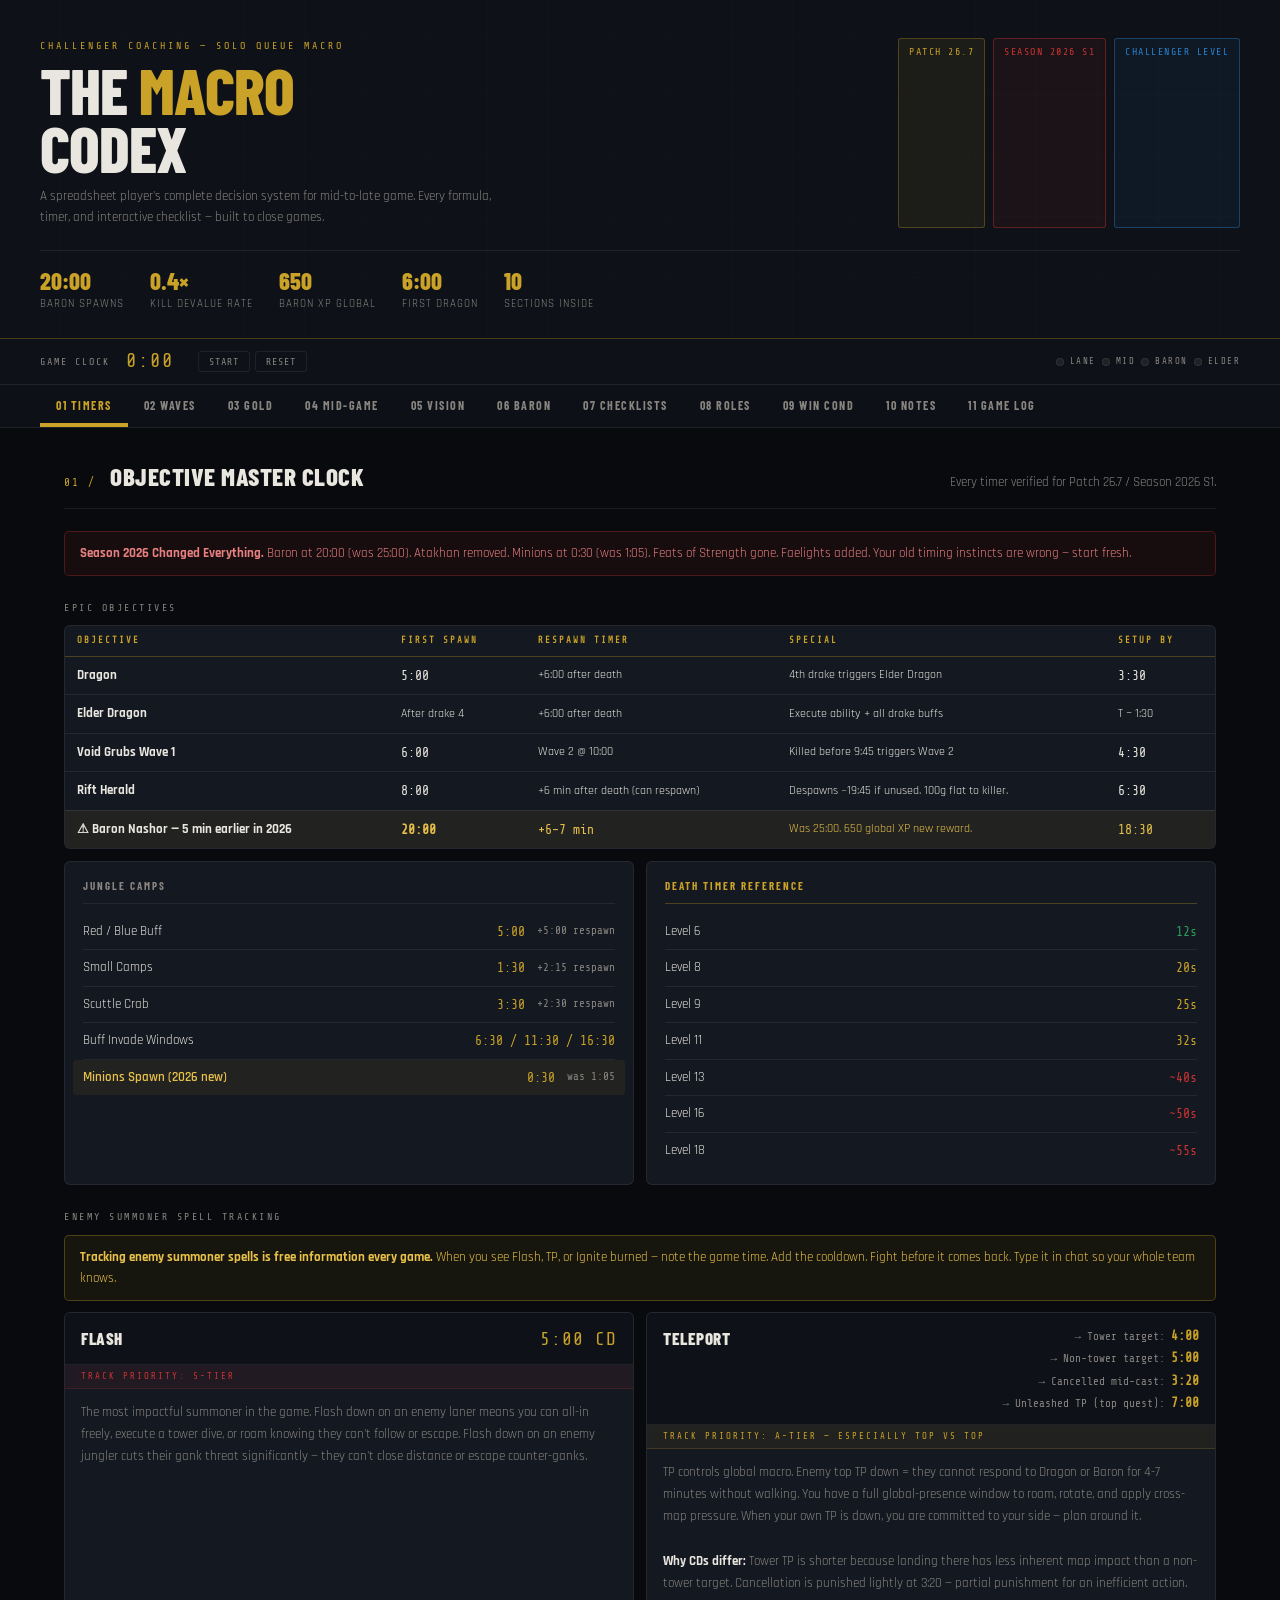
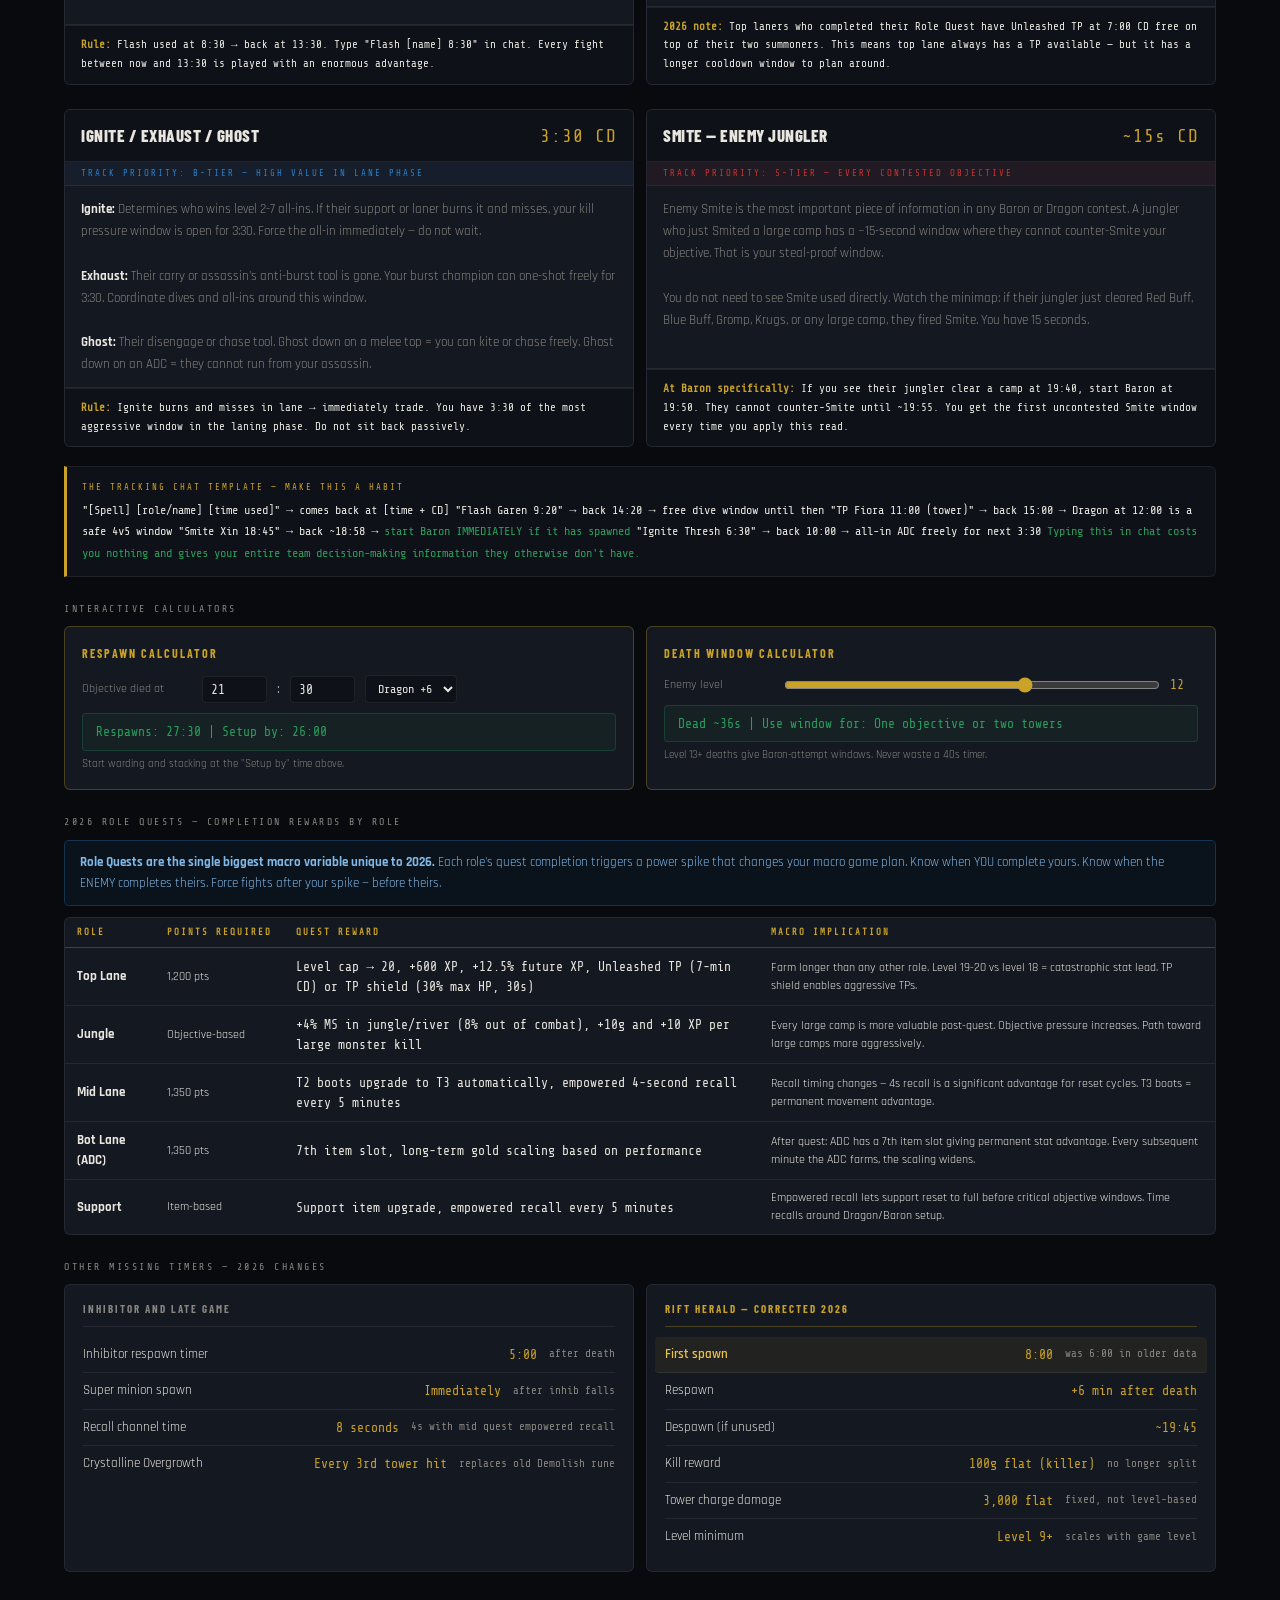
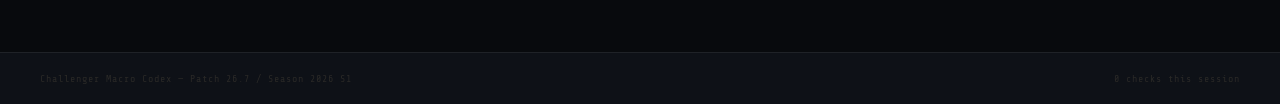
==== commit a555a062: "feat: real DDragon minimap images + CSS animations Images (from Riot Data Dragon CDN v16.10.1): - im" ====
--- a/index.html
+++ b/index.html
@@ -10,6 +10,7 @@
 <link rel="stylesheet" href="/css/base.css">
 <link rel="stylesheet" href="/css/layout.css">
 <link rel="stylesheet" href="/css/components.css">
+<link rel="stylesheet" href="/css/animations.css">
 </head>
 <body>
 
--- a/css/components.css
+++ b/css/components.css
@@ -458,3 +458,444 @@
   color: var(--gr);
 }
 .reset-btn:hover { background: rgba(42,157,92,.15); }
+
+/* ══════════════════════════════════════
+   GAME LOG & COACHING ANALYSIS
+   ══════════════════════════════════════ */
+
+/* Tabs */
+.log-tabs { display: flex; gap: 4px; margin-bottom: 20px; border-bottom: 1px solid var(--bo); padding-bottom: 0; }
+.log-tab {
+  font-family: var(--display);
+  font-size: 13px;
+  font-weight: 700;
+  letter-spacing: 1px;
+  text-transform: uppercase;
+  padding: 10px 18px;
+  border: none;
+  border-bottom: 2px solid transparent;
+  background: transparent;
+  color: var(--td);
+  cursor: pointer;
+  transition: all .15s;
+  margin-bottom: -1px;
+}
+.log-tab:hover { color: var(--t); border-bottom-color: rgba(201,162,39,.4); }
+.log-tab.active { color: var(--g); border-bottom-color: var(--g); }
+.log-panel { display: none; }
+.log-panel.active { display: block; }
+
+/* Form layout */
+.log-form-grid {
+  display: grid;
+  grid-template-columns: repeat(3, 1fr);
+  gap: 20px;
+  margin-bottom: 4px;
+}
+@media (max-width: 900px) { .log-form-grid { grid-template-columns: 1fr 1fr; } }
+@media (max-width: 600px) { .log-form-grid { grid-template-columns: 1fr; } }
+
+.log-col { display: flex; flex-direction: column; gap: 12px; }
+.log-group-label {
+  font-family: var(--mono);
+  font-size: 10px;
+  letter-spacing: 2.5px;
+  color: var(--g);
+  text-transform: uppercase;
+  padding-bottom: 8px;
+  border-bottom: 1px solid var(--bog);
+}
+
+.log-field { display: flex; flex-direction: column; gap: 4px; }
+.log-field label { font-size: 12px; color: var(--td); }
+.log-field-hint { font-family: var(--mono); font-size: 10px; color: var(--tf); margin-top: 2px; }
+
+.log-input, .log-select {
+  background: var(--bg2);
+  border: 1px solid var(--bo);
+  border-radius: 4px;
+  padding: 7px 10px;
+  color: var(--t);
+  font-family: var(--mono);
+  font-size: 13px;
+  outline: none;
+  transition: border-color .15s;
+  width: 100%;
+}
+.log-input:focus, .log-select:focus { border-color: var(--gd); }
+.log-input.good { border-color: rgba(42,157,92,.5); }
+.log-input.warn { border-color: rgba(201,162,39,.5); }
+.log-input.bad  { border-color: rgba(201,51,51,.5); }
+
+.log-textarea {
+  background: var(--bg2);
+  border: 1px solid var(--bo);
+  border-radius: 4px;
+  padding: 10px 12px;
+  color: var(--t);
+  font-family: var(--mono);
+  font-size: 12px;
+  line-height: 1.6;
+  resize: vertical;
+  min-height: 80px;
+  outline: none;
+  width: 100%;
+  transition: border-color .15s;
+}
+.log-textarea:focus { border-color: var(--gd); }
+.log-textarea::placeholder { color: var(--tf); }
+
+/* Toggle buttons */
+.log-toggle-group { display: flex; gap: 4px; flex-wrap: wrap; }
+.log-toggle {
+  font-family: var(--mono);
+  font-size: 10px;
+  letter-spacing: 1px;
+  padding: 5px 10px;
+  border: 1px solid var(--bo);
+  border-radius: 3px;
+  background: transparent;
+  color: var(--td);
+  cursor: pointer;
+  transition: all .15s;
+}
+.log-toggle:hover { border-color: var(--gd); color: var(--g); }
+.log-toggle.active { background: var(--gb); border-color: var(--bog); color: var(--g); font-weight: 700; }
+
+/* Benchmark indicator */
+.log-bench {
+  font-family: var(--mono);
+  font-size: 10px;
+  letter-spacing: 1px;
+  padding: 2px 6px;
+  border-radius: 3px;
+  display: inline-block;
+  margin-top: 2px;
+}
+.log-bench.good  { background: var(--grb); color: var(--gr); }
+.log-bench.warn  { background: var(--gb);  color: var(--g);  }
+.log-bench.bad   { background: var(--rb);  color: var(--r);  }
+
+/* Submit row */
+.log-submit-row {
+  display: flex;
+  align-items: center;
+  gap: 12px;
+  margin-top: 20px;
+  flex-wrap: wrap;
+}
+.log-submit-btn {
+  font-family: var(--display);
+  font-size: 13px;
+  font-weight: 700;
+  letter-spacing: 1.5px;
+  text-transform: uppercase;
+  padding: 10px 24px;
+  border: 1px solid var(--bog);
+  border-radius: 4px;
+  background: var(--gb);
+  color: var(--g);
+  cursor: pointer;
+  transition: all .15s;
+}
+.log-submit-btn:hover { background: rgba(201,162,39,.15); }
+.log-clear-btn {
+  font-family: var(--mono);
+  font-size: 10px;
+  letter-spacing: 1px;
+  padding: 7px 14px;
+  border: 1px solid rgba(201,51,51,.3);
+  border-radius: 3px;
+  background: transparent;
+  color: var(--r);
+  cursor: pointer;
+}
+.log-clear-btn:hover { background: var(--rb); }
+.log-submit-hint { font-family: var(--mono); font-size: 10px; color: var(--tf); }
+
+/* Analysis output */
+.analysis-header {
+  display: flex;
+  justify-content: space-between;
+  align-items: flex-start;
+  margin-bottom: 20px;
+  padding-bottom: 16px;
+  border-bottom: 1px solid var(--bo);
+  flex-wrap: wrap;
+  gap: 12px;
+}
+.analysis-eyebrow { font-family: var(--mono); font-size: 10px; letter-spacing: 2px; color: var(--g); text-transform: uppercase; display: block; margin-bottom: 4px; }
+.analysis-title { font-family: var(--display); font-size: 20px; font-weight: 800; text-transform: uppercase; }
+.log-back-btn {
+  font-family: var(--mono);
+  font-size: 11px;
+  letter-spacing: 1px;
+  padding: 7px 14px;
+  border: 1px solid var(--bo);
+  border-radius: 3px;
+  background: transparent;
+  color: var(--td);
+  cursor: pointer;
+  white-space: nowrap;
+}
+.log-back-btn:hover { color: var(--t); border-color: rgba(255,255,255,.2); }
+
+/* Issue cards */
+.issue-card {
+  background: var(--bg3);
+  border: 1px solid var(--bo);
+  border-radius: var(--radius);
+  margin-bottom: 16px;
+  overflow: hidden;
+}
+.issue-header {
+  display: flex;
+  align-items: center;
+  gap: 12px;
+  padding: 12px 16px;
+  background: var(--bg2);
+  border-bottom: 1px solid var(--bo);
+  cursor: pointer;
+  user-select: none;
+}
+.issue-severity {
+  font-family: var(--mono);
+  font-size: 9px;
+  letter-spacing: 1.5px;
+  padding: 3px 8px;
+  border-radius: 3px;
+  flex-shrink: 0;
+}
+.issue-title { font-size: 14px; font-weight: 600; color: var(--t); flex: 1; }
+.issue-stat  { font-family: var(--mono); font-size: 11px; color: var(--td); white-space: nowrap; }
+.issue-chevron { font-size: 10px; color: var(--td); flex-shrink: 0; transition: transform .2s; }
+.issue-card.expanded .issue-chevron { transform: rotate(180deg); }
+
+.issue-body { display: none; }
+.issue-card.expanded .issue-body { display: block; }
+
+.issue-section { padding: 14px 16px; border-bottom: 1px solid var(--bo); }
+.issue-section:last-child { border-bottom: none; }
+.issue-section-label {
+  font-family: var(--mono);
+  font-size: 9px;
+  letter-spacing: 2px;
+  text-transform: uppercase;
+  margin-bottom: 8px;
+}
+.issue-math {
+  font-family: var(--mono);
+  font-size: 12px;
+  line-height: 1.9;
+  color: var(--t);
+  background: var(--bg2);
+  border-left: 3px solid var(--g);
+  padding: 12px 14px;
+  border-radius: 0 4px 4px 0;
+  white-space: pre-line;
+}
+.issue-why, .issue-fix {
+  font-size: 13px;
+  color: var(--td);
+  line-height: 1.7;
+  white-space: pre-line;
+}
+.issue-fix { font-family: var(--mono); font-size: 12px; color: var(--t); background: var(--bg2); padding: 12px 14px; border-radius: 4px; border-left: 3px solid var(--gr); }
+
+.no-issues {
+  text-align: center;
+  padding: 40px 20px;
+  font-family: var(--mono);
+  font-size: 12px;
+  color: var(--gr);
+  letter-spacing: 1px;
+}
+
+/* History */
+.history-header {
+  display: flex;
+  justify-content: space-between;
+  align-items: center;
+  margin-bottom: 16px;
+}
+.history-empty {
+  text-align: center;
+  padding: 40px 20px;
+  font-family: var(--mono);
+  font-size: 12px;
+  color: var(--td);
+  letter-spacing: 1px;
+}
+.history-item {
+  display: flex;
+  align-items: flex-start;
+  gap: 14px;
+  background: var(--bg3);
+  border: 1px solid var(--bo);
+  border-radius: var(--radius);
+  padding: 12px 14px;
+  margin-bottom: 8px;
+  cursor: pointer;
+  transition: all .15s;
+  position: relative;
+}
+.history-item:hover { border-color: rgba(201,162,39,.3); }
+.history-item.win  { border-left: 3px solid var(--gr); }
+.history-item.loss { border-left: 3px solid var(--r);  }
+.hi-result {
+  font-family: var(--display);
+  font-size: 13px;
+  font-weight: 800;
+  text-transform: uppercase;
+  letter-spacing: 1px;
+  min-width: 40px;
+}
+.hi-result.win  { color: var(--gr); }
+.hi-result.loss { color: var(--r); }
+.hi-meta { flex: 1; }
+.hi-champ { font-size: 13px; font-weight: 600; color: var(--t); }
+.hi-role  { font-family: var(--mono); font-size: 10px; color: var(--td); text-transform: uppercase; letter-spacing: 1px; margin-top: 2px; }
+.hi-stats {
+  display: flex;
+  gap: 12px;
+  flex-wrap: wrap;
+  margin-top: 6px;
+}
+.hi-stat { font-family: var(--mono); font-size: 11px; color: var(--td); }
+.hi-stat span { color: var(--t); }
+.hi-issues { display: flex; gap: 4px; flex-wrap: wrap; margin-top: 6px; }
+.hi-issue-tag {
+  font-family: var(--mono);
+  font-size: 9px;
+  letter-spacing: 1px;
+  padding: 2px 6px;
+  border-radius: 3px;
+  text-transform: uppercase;
+}
+.hi-date { font-family: var(--mono); font-size: 10px; color: var(--tf); white-space: nowrap; }
+.hi-delete {
+  font-family: var(--mono);
+  font-size: 10px;
+  padding: 4px 8px;
+  border: 1px solid rgba(201,51,51,.3);
+  border-radius: 3px;
+  background: transparent;
+  color: var(--r);
+  cursor: pointer;
+  flex-shrink: 0;
+}
+.hi-delete:hover { background: var(--rb); }
+
+/* Pattern report */
+.pattern-card {
+  background: var(--bg3);
+  border: 1px solid var(--bo);
+  border-radius: var(--radius);
+  padding: 16px 18px;
+  margin-bottom: 12px;
+}
+.pattern-card.recurring { border-left: 3px solid var(--r); }
+.pattern-card.summary   { border-left: 3px solid var(--g); }
+.pattern-header { display: flex; align-items: center; justify-content: space-between; margin-bottom: 8px; }
+.pattern-title { font-size: 14px; font-weight: 600; color: var(--t); }
+.pattern-freq  { font-family: var(--mono); font-size: 11px; color: var(--r); }
+.pattern-freq.ok { color: var(--g); }
+.pattern-msg { font-size: 13px; color: var(--td); line-height: 1.65; }
+
+/* ══════════════════════════════════════
+   SUMMONER SPELL TRACKING CARDS
+   ══════════════════════════════════════ */
+.spell-card {
+  background: var(--bg3);
+  border: 1px solid var(--bo);
+  border-radius: var(--radius);
+  padding: 0;
+  overflow: hidden;
+  display: flex;
+  flex-direction: column;
+  margin-bottom: 12px;
+}
+
+.spell-header {
+  display: flex;
+  align-items: flex-start;
+  justify-content: space-between;
+  gap: 12px;
+  padding: 13px 16px 11px;
+  background: var(--bg2);
+  border-bottom: 1px solid var(--bo);
+  flex-wrap: wrap;
+}
+
+.spell-name {
+  font-family: var(--display);
+  font-size: 17px;
+  font-weight: 800;
+  letter-spacing: .5px;
+  color: var(--t);
+  text-transform: uppercase;
+}
+
+.spell-cd {
+  font-family: var(--mono);
+  font-size: 18px;
+  color: var(--g);
+  letter-spacing: 1px;
+  font-weight: 400;
+  flex-shrink: 0;
+}
+
+.spell-cd-group {
+  display: flex;
+  flex-direction: column;
+  gap: 3px;
+  text-align: right;
+}
+
+.spell-cd-group span {
+  font-family: var(--mono);
+  font-size: 11px;
+  color: var(--td);
+}
+
+.spell-cd-group span strong {
+  color: var(--g);
+  font-size: 13px;
+}
+
+.spell-priority {
+  font-family: var(--mono);
+  font-size: 9px;
+  letter-spacing: 2px;
+  text-transform: uppercase;
+  padding: 5px 16px;
+  border-bottom: 1px solid var(--bo);
+}
+
+.spell-critical { background: rgba(201,51,51,.08); color: var(--r); border-bottom-color: rgba(201,51,51,.2); }
+.spell-major    { background: rgba(201,162,39,.07); color: var(--g); border-bottom-color: rgba(201,162,39,.2); }
+.spell-minor    { background: rgba(42,127,201,.06); color: var(--bl); border-bottom-color: rgba(42,127,201,.2); }
+
+.spell-body {
+  font-size: 13px;
+  color: var(--td);
+  line-height: 1.7;
+  padding: 12px 16px;
+  border-bottom: 1px solid var(--bo);
+  flex: 1;
+}
+
+.spell-body strong { color: var(--t); }
+.spell-body br { line-height: 2.5; }
+
+.spell-rule {
+  font-family: var(--mono);
+  font-size: 11px;
+  color: var(--t);
+  line-height: 1.7;
+  padding: 10px 16px;
+  background: var(--bg2);
+  border-top: 1px solid var(--bo);
+}
+
+.spell-rule strong { color: var(--g); }
--- a/css/animations.css
+++ b/css/animations.css
@@ -0,0 +1,338 @@
+/* ══════════════════════════════════════════════════
+   ANIMATIONS — macro-codex
+   ══════════════════════════════════════════════════ */
+
+/* ── HEADER GRID PULSE ── */
+@keyframes gridPulse {
+  0%, 100% { opacity: .012; }
+  50%       { opacity: .028; }
+}
+.header::before { animation: gridPulse 6s ease-in-out infinite; }
+
+/* ── HEADER TITLE SHIMMER ── */
+@keyframes shimmer {
+  0%   { background-position: -400px 0; }
+  100% { background-position: 400px 0; }
+}
+.header-title span {
+  background: linear-gradient(90deg, #c9a227 30%, #f5d77a 50%, #c9a227 70%);
+  background-size: 800px 100%;
+  -webkit-background-clip: text;
+  -webkit-text-fill-color: transparent;
+  background-clip: text;
+  animation: shimmer 4s linear infinite;
+}
+
+/* ── PHASE DOTS PULSE ── */
+@keyframes phasePulse {
+  0%, 100% { box-shadow: 0 0 0 0 rgba(201,162,39,.5); }
+  50%       { box-shadow: 0 0 0 5px rgba(201,162,39,0); }
+}
+.phase-dot.active { animation: phasePulse 2s ease-in-out infinite; }
+
+/* ── CLOCK PULSE WHEN RUNNING ── */
+@keyframes clockTick {
+  0%, 49% { opacity: 1; }
+  50%, 99% { opacity: .7; }
+}
+.clock-display.running { animation: clockTick 1s step-end infinite; }
+
+/* ── SECTION FADE-IN ── */
+@keyframes sectionIn {
+  from { opacity: 0; transform: translateY(14px); }
+  to   { opacity: 1; transform: translateY(0); }
+}
+.section.active { animation: sectionIn .22s ease-out both; }
+
+/* ── CARD HOVER LIFT ── */
+.card, .calc-card, .spell-card, .wave-card, .stat-card,
+.map-pattern, .phase-block, .baron-step {
+  transition: transform .15s ease, box-shadow .15s ease, border-color .15s ease;
+}
+.card:hover, .calc-card:hover, .wave-card:hover, .stat-card:hover {
+  transform: translateY(-2px);
+  border-color: rgba(201,162,39,.25);
+  box-shadow: 0 6px 24px rgba(0,0,0,.35);
+}
+
+/* ── SPELL CARD HOVER GLOW BY PRIORITY ── */
+.spell-card:hover { transform: translateY(-2px); box-shadow: 0 6px 24px rgba(0,0,0,.35); }
+.spell-card:has(.spell-critical):hover { border-color: rgba(201,51,51,.35); box-shadow: 0 6px 24px rgba(201,51,51,.1); }
+.spell-card:has(.spell-major):hover    { border-color: rgba(201,162,39,.4);  box-shadow: 0 6px 24px rgba(201,162,39,.1); }
+.spell-card:has(.spell-minor):hover    { border-color: rgba(42,127,201,.35); box-shadow: 0 6px 24px rgba(42,127,201,.1); }
+
+/* ── NAV BUTTON INDICATOR SLIDE ── */
+.nav-btn { position: relative; overflow: hidden; }
+.nav-btn::after {
+  content: '';
+  position: absolute;
+  bottom: 0; left: 50%;
+  width: 0; height: 2px;
+  background: var(--g);
+  transition: width .2s ease, left .2s ease;
+}
+.nav-btn:hover::after { width: 60%; left: 20%; }
+.nav-btn.active::after { width: 100%; left: 0; }
+
+/* ── PROGRESS BAR FILL ANIMATION ── */
+@keyframes fillIn {
+  from { width: 0; }
+}
+.progress-fill { animation: fillIn .6s cubic-bezier(.4,0,.2,1) both; }
+.progress-fill.complete {
+  background: linear-gradient(90deg, #1a6b3a, var(--gr));
+  animation: fillIn .6s cubic-bezier(.4,0,.2,1) both, completePulse 1s ease-out .6s both;
+}
+@keyframes completePulse {
+  0%   { box-shadow: 0 0 0 0 rgba(42,157,92,.6); }
+  100% { box-shadow: 0 0 0 8px rgba(42,157,92,0); }
+}
+
+/* ── CHECKBOX CHECK ANIMATION ── */
+@keyframes checkPop {
+  0%   { transform: scale(0.5); opacity: 0; }
+  60%  { transform: scale(1.2); }
+  100% { transform: scale(1); opacity: 1; }
+}
+.check-item.checked .checkbox::after { animation: checkPop .2s ease-out both; }
+.priority-item.checked .p-checkbox::after { animation: checkPop .2s ease-out both; }
+
+/* ── CHECKLIST ROW STRIKE ANIMATION ── */
+.check-item .check-text { transition: color .2s ease; }
+.check-item.checked .check-text {
+  text-decoration-thickness: 1px;
+  text-underline-offset: 3px;
+}
+
+/* ── CALLOUT ENTRANCE ── */
+@keyframes calloutIn {
+  from { opacity: 0; transform: translateX(-8px); }
+  to   { opacity: 1; transform: translateX(0); }
+}
+.callout { animation: calloutIn .3s ease-out both; }
+
+/* ── FORMULA LEFT BORDER PULSE ── */
+@keyframes formulaBorderPulse {
+  0%, 100% { border-left-color: var(--g); }
+  50%       { border-left-color: var(--gl); }
+}
+.formula:hover { animation: formulaBorderPulse 1.5s ease-in-out infinite; }
+.formula.red:hover { animation: none; border-left-color: var(--r); }
+.formula.green:hover { animation: none; border-left-color: var(--gr); }
+
+/* ── PRIORITY ITEMS ENTRANCE STAGGER ── */
+.priority-list .priority-item {
+  animation: sectionIn .2s ease-out both;
+}
+.priority-list .priority-item:nth-child(1) { animation-delay: .04s; }
+.priority-list .priority-item:nth-child(2) { animation-delay: .08s; }
+.priority-list .priority-item:nth-child(3) { animation-delay: .12s; }
+.priority-list .priority-item:nth-child(4) { animation-delay: .16s; }
+.priority-list .priority-item:nth-child(5) { animation-delay: .20s; }
+.priority-list .priority-item:nth-child(6) { animation-delay: .24s; }
+
+/* ── CHECKLIST ITEM STAGGER ── */
+.check-list .check-item {
+  animation: sectionIn .18s ease-out both;
+}
+.check-list .check-item:nth-child(1) { animation-delay: .03s; }
+.check-list .check-item:nth-child(2) { animation-delay: .06s; }
+.check-list .check-item:nth-child(3) { animation-delay: .09s; }
+.check-list .check-item:nth-child(4) { animation-delay: .12s; }
+.check-list .check-item:nth-child(5) { animation-delay: .15s; }
+.check-list .check-item:nth-child(6) { animation-delay: .18s; }
+.check-list .check-item:nth-child(7) { animation-delay: .21s; }
+
+/* ── BARON/DRAGON CALLOUT PULSE (danger signal) ── */
+@keyframes dangerPulse {
+  0%, 100% { border-color: rgba(201,51,51,.3); }
+  50%       { border-color: rgba(201,51,51,.7); box-shadow: 0 0 12px rgba(201,51,51,.15); }
+}
+.co-red { animation: dangerPulse 3s ease-in-out infinite; }
+
+/* ── NAV PROGRESS DOT POP ── */
+@keyframes dotPop {
+  0%   { transform: scale(0); opacity: 0; }
+  60%  { transform: scale(1.4); }
+  100% { transform: scale(1); opacity: 1; }
+}
+.prog-dot.show { animation: dotPop .25s ease-out both; }
+
+/* ── STAT NUMBER COUNT-UP FEEL ── */
+@keyframes statIn {
+  from { opacity: 0; transform: scale(.8) translateY(6px); }
+  to   { opacity: 1; transform: scale(1) translateY(0); }
+}
+.stat-big { animation: statIn .3s cubic-bezier(.34,1.56,.64,1) both; }
+
+/* ── HEADER STATS STAGGER ── */
+.header-stats > div:nth-child(1) { animation: statIn .3s .05s cubic-bezier(.34,1.56,.64,1) both; }
+.header-stats > div:nth-child(2) { animation: statIn .3s .10s cubic-bezier(.34,1.56,.64,1) both; }
+.header-stats > div:nth-child(3) { animation: statIn .3s .15s cubic-bezier(.34,1.56,.64,1) both; }
+.header-stats > div:nth-child(4) { animation: statIn .3s .20s cubic-bezier(.34,1.56,.64,1) both; }
+.header-stats > div:nth-child(5) { animation: statIn .3s .25s cubic-bezier(.34,1.56,.64,1) both; }
+
+/* ── GAME LOG SUBMIT BUTTON PULSE ── */
+@keyframes submitPulse {
+  0%, 100% { box-shadow: 0 0 0 0 rgba(201,162,39,.4); }
+  50%       { box-shadow: 0 0 0 6px rgba(201,162,39,0); }
+}
+.log-submit-btn { animation: submitPulse 2.5s ease-in-out infinite; }
+.log-submit-btn:hover { animation: none; }
+
+/* ── TABLE ROW HOVER ── */
+.data-table tr { transition: background .1s ease; }
+
+/* ── WAVE CARD TOP BORDER GLOW ── */
+@keyframes waveBorderGlow {
+  0%, 100% { opacity: 1; }
+  50%       { opacity: .6; }
+}
+.wave-card::before { animation: waveBorderGlow 2s ease-in-out infinite; }
+
+/* ── ROLE TAB ACTIVE INDICATOR ── */
+.role-tab { transition: all .15s ease; }
+.role-tab.active {
+  box-shadow: 0 2px 0 0 var(--g) inset;
+}
+
+/* ── ISSUE CARD EXPAND ANIMATION ── */
+.issue-body {
+  animation: sectionIn .2s ease-out both;
+}
+
+/* ── REDUCE MOTION OVERRIDES ── */
+@media (prefers-reduced-motion: reduce) {
+  *, *::before, *::after {
+    animation-duration: .01ms !important;
+    animation-iteration-count: 1 !important;
+    transition-duration: .01ms !important;
+  }
+}
+
+/* ══════════════════════════════════════════════════
+   VISION MAP LAYOUT
+   ══════════════════════════════════════════════════ */
+
+.ward-map-container {
+  display: grid;
+  grid-template-columns: 1fr 1fr;
+  gap: 16px;
+  margin: 12px 0;
+}
+@media (max-width: 720px) { .ward-map-container { grid-template-columns: 1fr; } }
+
+.ward-map-main { display: flex; flex-direction: column; gap: 8px; }
+
+.ward-map-img {
+  width: 100%;
+  border-radius: var(--radius);
+  border: 1px solid var(--bog);
+  display: block;
+  transition: transform .2s ease, box-shadow .2s ease;
+}
+.ward-map-img:hover {
+  transform: scale(1.01);
+  box-shadow: 0 8px 32px rgba(0,0,0,.5);
+}
+
+.ward-map-caption {
+  display: flex;
+  gap: 16px;
+  flex-wrap: wrap;
+  padding: 8px 12px;
+  background: var(--bg2);
+  border-radius: var(--radius);
+  border: 1px solid var(--bo);
+}
+.ward-legend-item {
+  display: flex;
+  align-items: center;
+  gap: 6px;
+  font-family: var(--mono);
+  font-size: 11px;
+  color: var(--td);
+}
+.ward-dot {
+  width: 10px; height: 10px;
+  border-radius: 50%;
+  flex-shrink: 0;
+}
+.ward-dot.gold  { background: var(--g); }
+.ward-dot.green { background: var(--gr); }
+
+.ward-map-details { display: flex; flex-direction: column; gap: 12px; }
+
+.ward-detail-block {
+  background: var(--bg3);
+  border: 1px solid var(--bo);
+  border-radius: var(--radius);
+  overflow: hidden;
+  transition: border-color .15s ease;
+}
+.ward-detail-block:hover { border-color: var(--bog); }
+
+.ward-detail-label {
+  font-family: var(--mono);
+  font-size: 10px;
+  letter-spacing: 2px;
+  color: var(--g);
+  text-transform: uppercase;
+  padding: 8px 12px;
+  background: var(--bg2);
+  border-bottom: 1px solid var(--bo);
+}
+
+.ward-detail-img {
+  width: 100%;
+  display: block;
+}
+
+/* ── VISION ITEMS ROW ── */
+.vision-items-row {
+  display: grid;
+  grid-template-columns: repeat(4, 1fr);
+  gap: 10px;
+  margin: 10px 0;
+}
+@media (max-width: 720px) { .vision-items-row { grid-template-columns: 1fr 1fr; } }
+
+.vision-item-card {
+  background: var(--bg3);
+  border: 1px solid var(--bo);
+  border-radius: var(--radius);
+  padding: 12px;
+  display: flex;
+  flex-direction: column;
+  align-items: center;
+  gap: 8px;
+  text-align: center;
+  transition: transform .15s ease, border-color .15s ease;
+}
+.vision-item-card:hover {
+  transform: translateY(-3px);
+  border-color: var(--bog);
+}
+
+.vision-item-icon {
+  width: 48px;
+  height: 48px;
+  border-radius: 4px;
+  border: 1px solid var(--bog);
+  image-rendering: pixelated;
+}
+
+.vision-item-name {
+  font-family: var(--display);
+  font-size: 12px;
+  font-weight: 700;
+  letter-spacing: 1px;
+  text-transform: uppercase;
+  color: var(--g);
+}
+
+.vision-item-desc {
+  font-size: 11px;
+  color: var(--td);
+  line-height: 1.55;
+}
